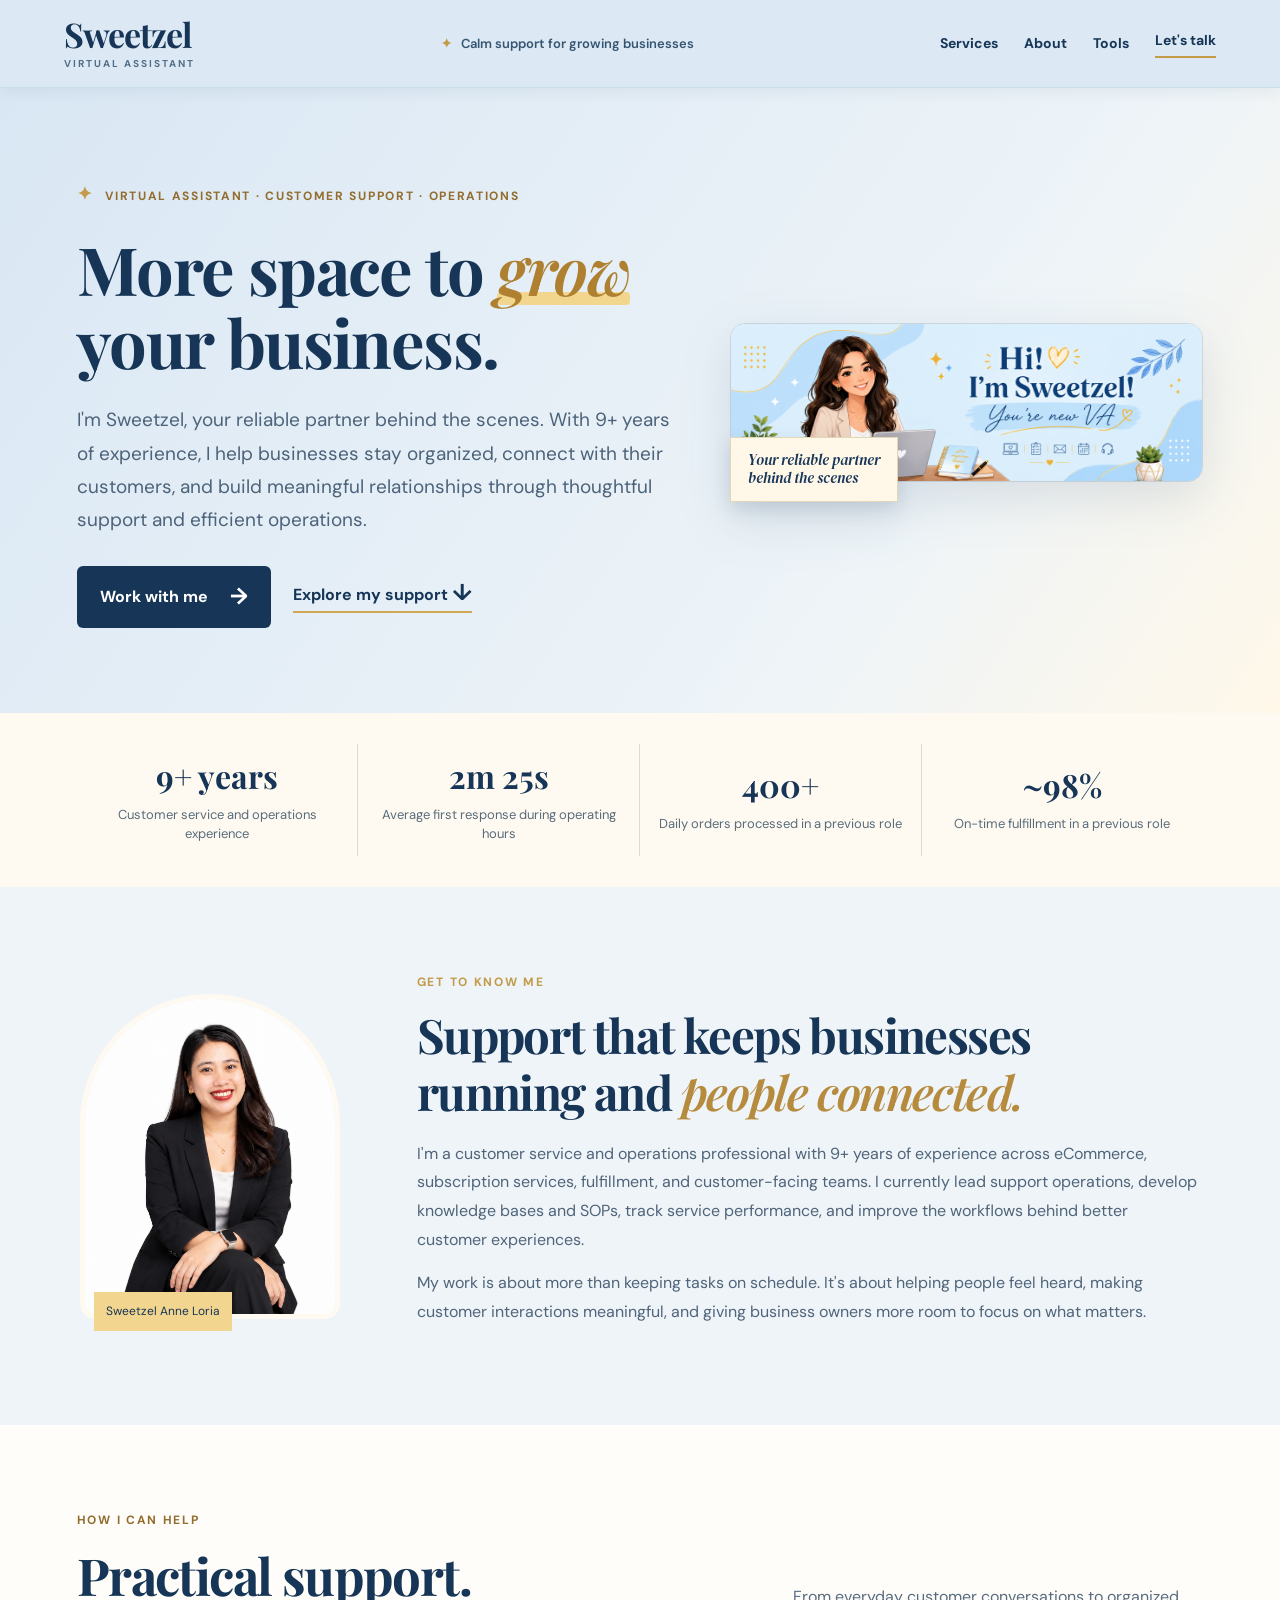
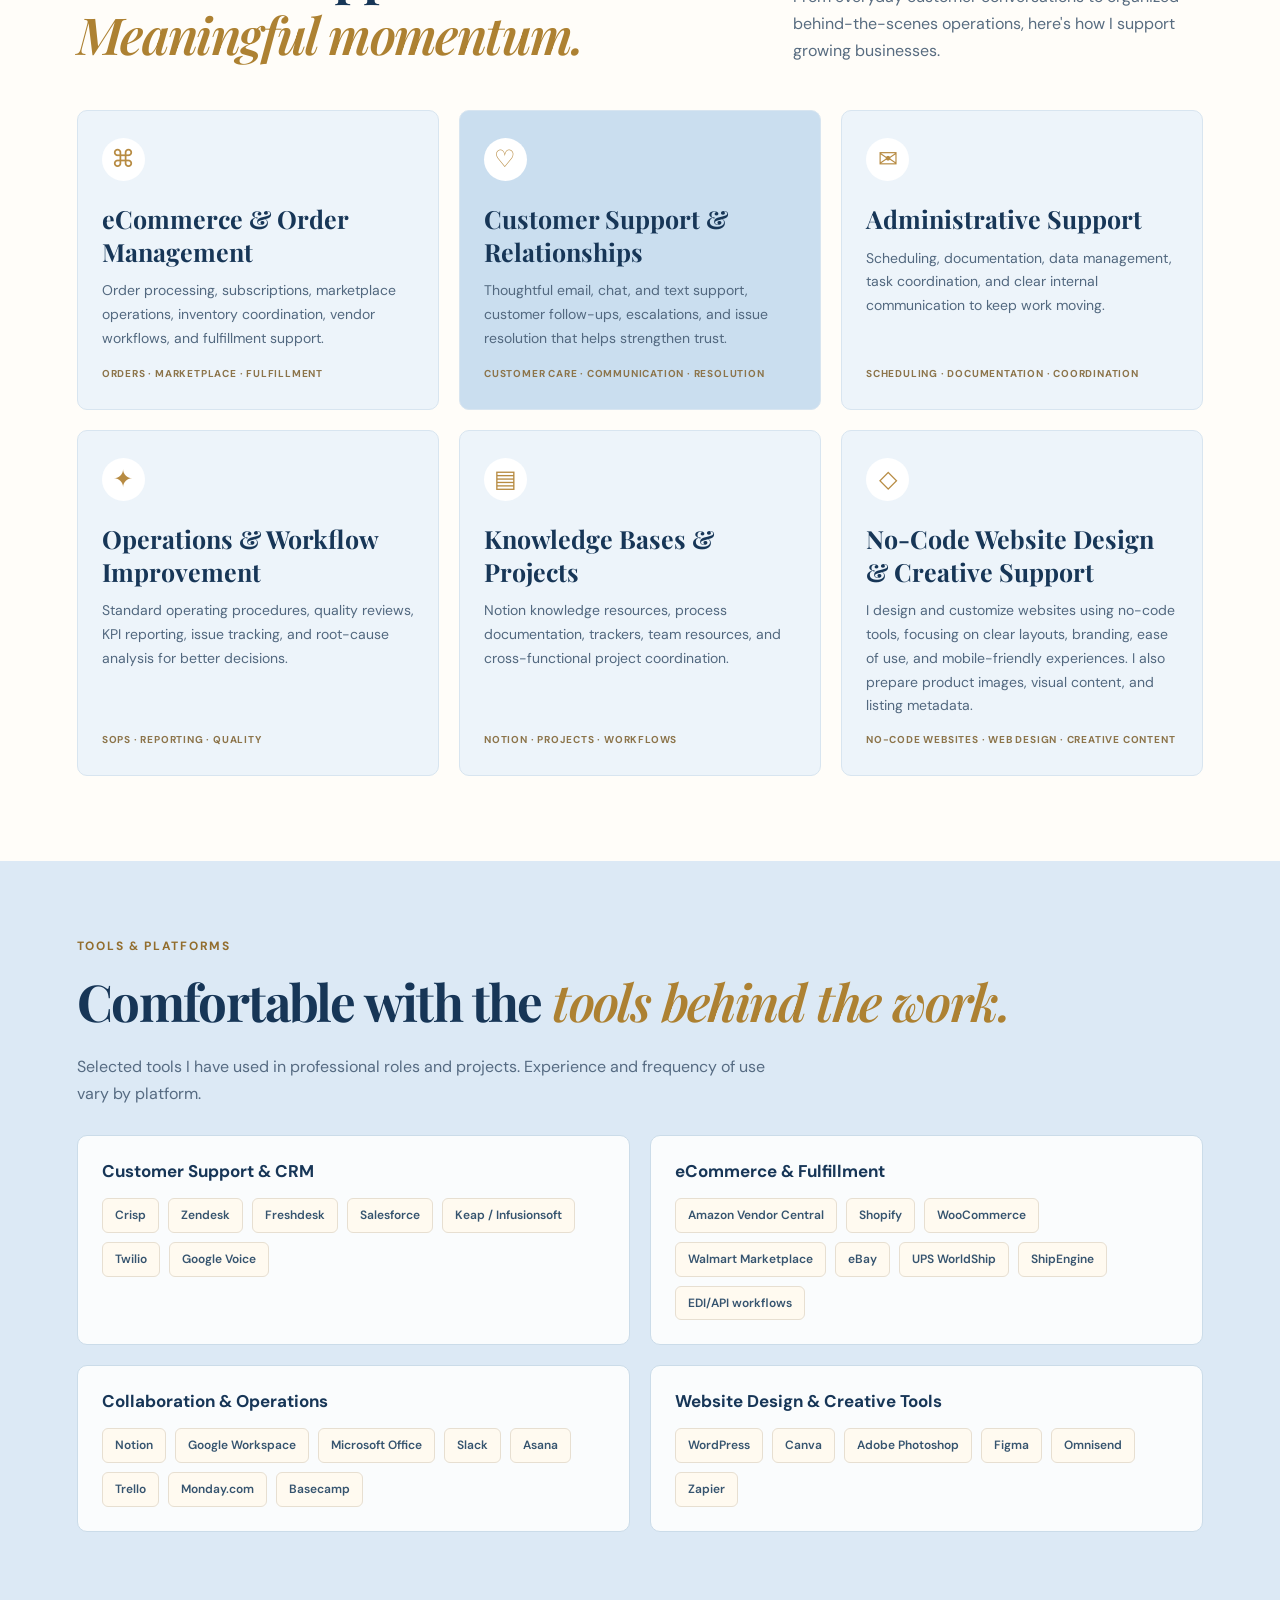
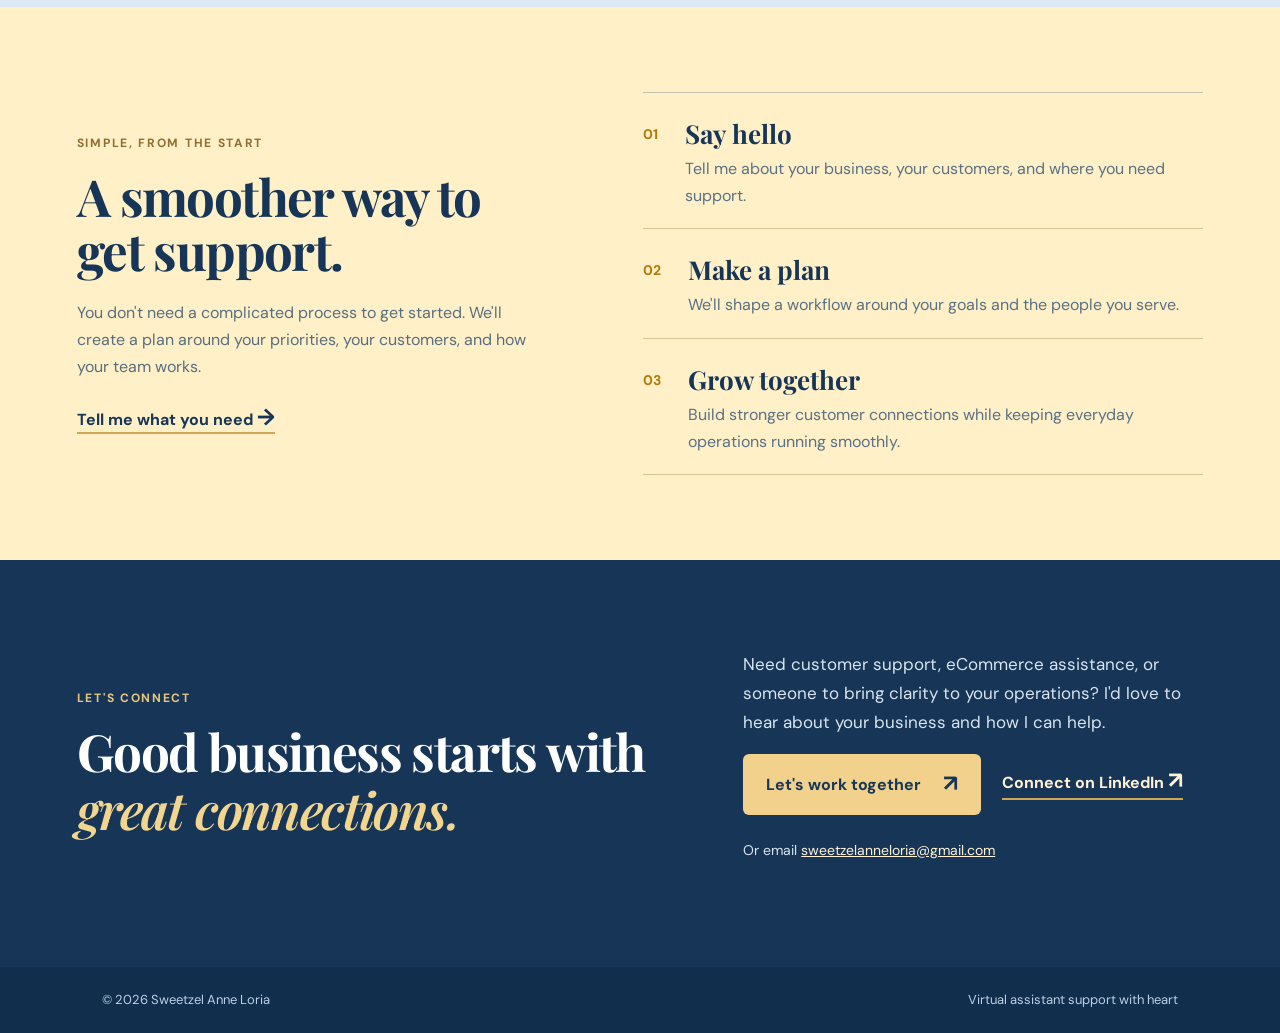
==== index.html @ 968cb9f2 "Revise SEO title and description for clarity Updated title and meta description for SEO." ====
<!doctype html>
<html lang="en">
<head>
  <meta charset="UTF-8" />
  <meta name="viewport" content="width=device-width, initial-scale=1" />
  <meta name="theme-color" content="#dce9f5" />

  <!-- SEO -->
  
<title>Sweetzel Anne Loria | eCommerce &amp; Operations VA</title>
<meta name="description" content="Virtual assistant with 9+ years of experience in customer support, eCommerce operations, workflow improvement, and no-code website design.">

  <meta name="robots" content="index, follow" />
  <link rel="canonical" href="https://sweetzelloria-droid.github.io/sweetzel-portfolio/" />

  <!-- Social Sharing -->
  <meta property="og:type" content="website" />
  <meta property="og:title" content="Sweetzel Anne Loria | eCommerce &amp; Customer Support VA" />
  <meta property="og:description" content="Thoughtful customer support, organized eCommerce operations, and stronger customer connections." />
  <meta property="og:url" content="https://sweetzelloria-droid.github.io/sweetzel-portfolio/" />
  <meta property="og:image" content="https://sweetzelloria-droid.github.io/sweetzel-portfolio/assets/hero-banner.png" />
  <meta name="twitter:card" content="summary_large_image" />

  <!-- Fonts -->
  <link rel="preconnect" href="https://fonts.googleapis.com" />
  <link rel="preconnect" href="https://fonts.gstatic.com" crossorigin />
  <link href="https://fonts.googleapis.com/css2?family=DM+Sans:wght@400;500;600;700&family=DM+Serif+Display:ital@0;1&family=Playfair+Display:ital,wght@0,600;0,700;1,600&display=swap" rel="stylesheet" />

  <!-- Styles -->
  <link rel="stylesheet" href="styles.css" />
  <link rel="stylesheet" href="visual-refresh.css" />

  <!-- Mobile Menu & Scroll Animations -->
  <script src="script.js" defer></script>

  <!-- Google Structured Data -->
  <script type="application/ld+json">
  {
    "@context": "https://schema.org",
    "@type": "Person",
    "name": "Sweetzel Anne Loria",
    "url": "https://sweetzelloria-droid.github.io/sweetzel-portfolio/",
    "jobTitle": "Support Operations Lead and Virtual Assistant",
    "sameAs": [
      "https://www.linkedin.com/in/sweetzell/"
    ],
    "knowsAbout": [
      "Customer support",
      "eCommerce operations",
      "Workflow management",
      "Administrative support",
      "Knowledge base development",
      "No-code website design"
    ]
  }
  </script>
</head>

<body>
  <a class="skip-link" href="#main">Skip to content</a>

  <!-- HEADER -->
  <header class="site-header">
    <a class="brand" href="#top" aria-label="Sweetzel, go to homepage">
  <span class="brand-copy">
    <strong>Sweetzel</strong>
    <small>Virtual Assistant</small>
  </span>
</a>


    <p class="header-note">
      <span aria-hidden="true">✦</span>
      Calm support for growing businesses
    </p>

    <!-- Mobile Menu Button -->
    <button
      class="menu-toggle"
      type="button"
      aria-expanded="false"
      aria-controls="primary-nav"
      aria-label="Open navigation menu"
    >
      <span></span>
      <span></span>
      <span></span>
    </button>

    <!-- Navigation -->
    <nav
      id="primary-nav"
      class="primary-nav"
      aria-label="Main navigation"
    >
      <a href="#services">Services</a>
      <a href="#about">About</a>
      <a href="#tools">Tools</a>
      <a href="#contact" class="nav-contact">Let's talk</a>
    </nav>
  </header>

  <main id="main">

    <!-- HERO SECTION -->
    <section
      class="hero"
      id="top"
      aria-labelledby="hero-title"
    >
      <div class="hero-copy">

        <p class="eyebrow hero-enter hero-enter-1">
          <span aria-hidden="true">✦</span>
          VIRTUAL ASSISTANT · CUSTOMER SUPPORT · OPERATIONS
        </p>

        <h1
          id="hero-title"
          class="hero-enter hero-enter-2"
        >
          More space to
          <em class="grow-highlight">grow</em>
          your business.
        </h1>

        <p class="hero-text hero-enter hero-enter-3">
          I'm Sweetzel, your reliable partner behind the scenes.
          With 9+ years of experience, I help businesses stay
          organized, connect with their customers, and build
          meaningful relationships through thoughtful support
          and efficient operations.
        </p>

        <div class="hero-actions hero-enter hero-enter-4">
          <a
            class="button button-primary"
            href="mailto:sweetzelanneloria@gmail.com?subject=Let's%20work%20together"
          >
            Work with me
            <span aria-hidden="true">→</span>
          </a>

          <a class="text-link" href="#services">
            Explore my support
            <span aria-hidden="true">↓</span>
          </a>
        </div>
      </div>

      <div class="hero-visual hero-image-enter">
        <img
          src="assets/hero-banner.png"
          alt="Virtual assistant portfolio hero illustration"
          width="750"
          height="700"
          fetchpriority="high"
        />

        <span class="visual-tag">
          Your reliable partner<br />
          behind the scenes
        </span>
      </div>
    </section>

    <!-- PROFESSIONAL ACHIEVEMENTS -->
    <section
      class="achievement-band"
      aria-label="Selected professional achievements"
    >
      <div class="achievement reveal">
        <strong>9+ years</strong>
        <span>Customer service and operations experience</span>
      </div>

      <div class="achievement reveal">
        <strong>2m 25s</strong>
        <span>Average first response during operating hours</span>
      </div>

      <div class="achievement reveal">
        <strong>400+</strong>
        <span>Daily orders processed in a previous role</span>
      </div>

      <div class="achievement reveal">
        <strong>~98%</strong>
        <span>On-time fulfillment in a previous role</span>
      </div>
    </section>

    <!-- ABOUT SECTION -->
    <section
      class="intro-band"
      id="about"
      aria-labelledby="about-title"
    >
      <div class="intro-layout">

        <div class="about-portrait reveal">
          <img
            src="assets/sweetzel-portrait-white.png"
            alt="Portrait of Sweetzel Anne Loria"
            width="460"
            height="540"
            loading="lazy"
          />
          <span>Sweetzel Anne Loria</span>
        </div>

        <div class="about-copy reveal">
          <p class="section-kicker">GET TO KNOW ME</p>

          <h2 id="about-title">
            Support that keeps businesses running and
            <em>people connected.</em>
          </h2>

          <p>
            I'm a customer service and operations professional
            with 9+ years of experience across eCommerce,
            subscription services, fulfillment, and
            customer-facing teams.
            I currently lead support operations, develop
            knowledge bases and SOPs, track service performance,
            and improve the workflows behind better customer
            experiences.
          </p>

          <p>
            My work is about more than keeping tasks on schedule.
            It's about helping people feel heard, making customer
            interactions meaningful, and giving business owners
            more room to focus on what matters.
          </p>
        </div>
      </div>
    </section>

    <!-- SERVICES SECTION -->
    <section
      class="services section"
      id="services"
      aria-labelledby="services-title"
    >
      <div class="section-heading reveal">
        <div>
          <p class="section-kicker">HOW I CAN HELP</p>

          <h2 id="services-title">
            Practical support.<br />
            <em>Meaningful momentum.</em>
          </h2>
        </div>

        <p>
          From everyday customer conversations to organized
          behind-the-scenes operations, here's how I support
          growing businesses.
        </p>
      </div>

      <div class="service-grid">

        <article class="service-card reveal">
          <div class="card-icon" aria-hidden="true">⌘</div>

          <h3>eCommerce &amp; Order Management</h3>

          <p>
            Order processing, subscriptions, marketplace
            operations, inventory coordination, vendor
            workflows, and fulfillment support.
          </p>

          <span>
            Orders · Marketplace · Fulfillment
          </span>
        </article>

        <article class="service-card featured reveal">
          <div class="card-icon" aria-hidden="true">♡</div>

          <h3>Customer Support &amp; Relationships</h3>

          <p>
            Thoughtful email, chat, and text support,
            customer follow-ups, escalations, and
            issue resolution that helps strengthen trust.
          </p>

          <span>
            Customer Care · Communication · Resolution
          </span>
        </article>

        <article class="service-card reveal">
          <div class="card-icon" aria-hidden="true">✉</div>

          <h3>Administrative Support</h3>

          <p>
            Scheduling, documentation, data management,
            task coordination, and clear internal
            communication to keep work moving.
          </p>

          <span>
            Scheduling · Documentation · Coordination
          </span>
        </article>

        <article class="service-card reveal">
          <div class="card-icon" aria-hidden="true">✦</div>

          <h3>Operations &amp; Workflow Improvement</h3>

          <p>
            Standard operating procedures, quality reviews,
            KPI reporting, issue tracking, and root-cause
            analysis for better decisions.
          </p>

          <span>
            SOPs · Reporting · Quality
          </span>
        </article>

        <article class="service-card reveal">
          <div class="card-icon" aria-hidden="true">▤</div>

          <h3>Knowledge Bases &amp; Projects</h3>

          <p>
            Notion knowledge resources, process documentation,
            trackers, team resources, and cross-functional
            project coordination.
          </p>

          <span>
            Notion · Projects · Workflows
          </span>
        </article>

        <article class="service-card reveal">
          <div class="card-icon" aria-hidden="true">◇</div>
          <h3>No-Code Website Design &amp; Creative Support</h3>
          <p>
            I design and customize websites using no-code tools,
            focusing on clear layouts, branding, ease of use,
            and mobile-friendly experiences. I also prepare
            product images, visual content, and listing metadata.
          </p>
          <span>No-Code Websites · Web Design · Creative Content</span>
        </article>

      </div>
    </section>

    <!-- TOOLS & PLATFORMS -->
    <section
      class="tools-section section"
      id="tools"
      aria-labelledby="tools-title"
    >
      <div class="reveal">
        <p class="section-kicker">TOOLS &amp; PLATFORMS</p>

        <h2 id="tools-title">
          Comfortable with the
          <em>tools behind the work.</em>
        </h2>

        <p class="tools-intro">
          Selected tools I have used in professional roles and projects.
          Experience and frequency of use vary by platform.
        </p>
      </div>

      <div class="tools-grid">

        <div class="tool-group reveal">
          <h3>Customer Support &amp; CRM</h3>

          <ul class="tool-pills">
            <li>Crisp</li>
            <li>Zendesk</li>
            <li>Freshdesk</li>
            <li>Salesforce</li>
            <li>Keap / Infusionsoft</li>
            <li>Twilio</li>
            <li>Google Voice</li>
          </ul>
        </div>

        <div class="tool-group reveal">
          <h3>eCommerce &amp; Fulfillment</h3>

          <ul class="tool-pills">
            <li>Amazon Vendor Central</li>
            <li>Shopify</li>
            <li>WooCommerce</li>
            <li>Walmart Marketplace</li>
            <li>eBay</li>
            <li>UPS WorldShip</li>
            <li>ShipEngine</li>
            <li>EDI/API workflows</li>
          </ul>
        </div>

        <div class="tool-group reveal">
          <h3>Collaboration &amp; Operations</h3>

          <ul class="tool-pills">
            <li>Notion</li>
            <li>Google Workspace</li>
            <li>Microsoft Office</li>
            <li>Slack</li>
            <li>Asana</li>
            <li>Trello</li>
            <li>Monday.com</li>
            <li>Basecamp</li>
          </ul>
        </div>

        <div class="tool-group reveal">
          <h3>Website Design &amp; Creative Tools</h3>
          <ul class="tool-pills">
            <li>WordPress</li>
            <li>Canva</li>
            <li>Adobe Photoshop</li>
            <li>Figma</li>
            <li>Omnisend</li>
            <li>Zapier</li>
          </ul>
        </div>

      </div>
    </section>

    <!-- PROCESS SECTION -->
    <section
      class="process section"
      id="process"
      aria-labelledby="process-title"
    >
      <div class="process-copy reveal">
        <p class="section-kicker">
          SIMPLE, FROM THE START
        </p>

        <h2 id="process-title">
          A smoother way to get support.
        </h2>

        <p>
          You don't need a complicated process to get
          started. We'll create a plan around your priorities,
          your customers, and how your team works.
        </p>

        <a
          href="mailto:sweetzelanneloria@gmail.com?subject=I%20need%20VA%20support"
          class="text-link"
        >
          Tell me what you need
          <span aria-hidden="true">→</span>
        </a>
      </div>

      <ol class="steps">

        <li class="reveal">
          <span>01</span>
          <div>
            <h3>Say hello</h3>
            <p>
              Tell me about your business, your customers,
              and where you need support.
            </p>
          </div>
        </li>

        <li class="reveal">
          <span>02</span>
          <div>
            <h3>Make a plan</h3>
            <p>
              We'll shape a workflow around your goals
              and the people you serve.
            </p>
          </div>
        </li>

        <li class="reveal">
          <span>03</span>
          <div>
            <h3>Grow together</h3>
            <p>
              Build stronger customer connections while
              keeping everyday operations running smoothly.
            </p>
          </div>
        </li>

      </ol>
    </section>

    <!-- CONTACT SECTION -->
    <section
      class="contact"
      id="contact"
      aria-labelledby="contact-title"
    >
      <div class="reveal">
        <p class="section-kicker">LET'S CONNECT</p>

        <h2 id="contact-title">
          Good business starts with
          <em>great connections.</em>
        </h2>
      </div>

      <div class="contact-side reveal">
        <p>
          Need customer support, eCommerce assistance, or
          someone to bring clarity to your operations?
          I'd love to hear about your business and how I can help.
        </p>

        <div class="contact-actions">
          <a
            class="button button-primary"
            href="mailto:sweetzelanneloria@gmail.com?subject=Let's%20work%20together"
          >
            Let's work together
            <span aria-hidden="true">↗</span>
          </a>

          <a
            class="text-link"
            href="https://www.linkedin.com/in/sweetzell/"
            target="_blank"
            rel="noopener noreferrer"
          >
            Connect on LinkedIn
            <span aria-hidden="true">↗</span>
          </a>
        </div>

        <p class="contact-email">
          Or email
          <a href="mailto:sweetzelanneloria@gmail.com">
            sweetzelanneloria@gmail.com
          </a>
        </p>
      </div>
    </section>

  </main>

  <!-- FOOTER -->
  <footer>
    <span>© 2026 Sweetzel Anne Loria</span>
    <span>Virtual assistant support with heart</span>
  </footer>

</body>
</html>
---- styles.css ----
:root{--navy:#123d70;--blue:#d9eafb;--blue-deep:#b9d8f2;--gold:#f5be3d;--ink:#183956;--cream:#fffdf8;--muted:#597089}*{box-sizing:border-box}html{scroll-behavior:smooth}body{margin:0;background:var(--cream);color:var(--ink);font-family:"DM Sans",Arial,sans-serif;font-size:18px;line-height:1.58}.site-header{height:94px;display:flex;align-items:center;justify-content:space-between;padding:0 clamp(24px,6vw,96px);background:#d4e7f8;border-bottom:1px solid rgba(18,61,112,.1)}.brand{display:flex;align-items:center;gap:11px;text-decoration:none;color:var(--navy);line-height:1}.brand-mark{font:italic 700 34px "Playfair Display",serif;color:var(--gold);border:2px solid var(--gold);width:48px;height:48px;border-radius:50%;display:grid;place-items:center}.brand strong{display:block;font:700 25px "Playfair Display",serif;letter-spacing:-1px}.brand small{font-size:11px;text-transform:uppercase;letter-spacing:1.3px;font-weight:700}nav{display:flex;align-items:center;gap:38px}nav a{color:var(--navy);text-decoration:none;font-size:16px;font-weight:600}.nav-contact{border-bottom:2px solid var(--gold);padding-bottom:4px}.hero{min-height:620px;background:linear-gradient(110deg,#d9eafb 0%,#eaf4fd 57%,#c8e2f8 100%);display:grid;grid-template-columns:1.08fr .92fr;overflow:hidden;padding:clamp(56px,8vw,120px) clamp(24px,8vw,128px) 55px;gap:30px}.hero-copy{max-width:640px;align-self:center;position:relative;z-index:2}.eyebrow,.section-kicker{font-size:13px;letter-spacing:1.9px;font-weight:700;color:var(--navy);margin:0 0 15px}.eyebrow span{color:var(--gold);font-size:18px;margin-right:7px}h1,h2,h3,p{margin-top:0}h1,h2{font-family:"Playfair Display",serif;color:var(--navy);letter-spacing:-1.6px;line-height:1.06}h1{font-size:clamp(50px,5.8vw,82px);margin-bottom:23px}h2{font-size:clamp(38px,4vw,58px);margin-bottom:22px}em{color:#d49816;font-weight:600}.hero-text{max-width:570px;font-size:20px;line-height:1.65;margin-bottom:30px}.hero-actions{display:flex;align-items:center;gap:27px;flex-wrap:wrap}.button{display:inline-flex;align-items:center;gap:22px;background:var(--navy);color:white;text-decoration:none;padding:17px 23px;border-radius:3px;font-weight:700;font-size:16px;box-shadow:0 8px 16px rgba(18,61,112,.13);transition:.2s}.button:hover{transform:translateY(-2px);background:#0b315d}.button span,.text-link span{font-size:23px;line-height:.6}.text-link{color:var(--navy);font-weight:700;text-decoration:none;border-bottom:2px solid var(--gold);padding-bottom:2px;font-size:16px}.trust-row{display:flex;gap:22px;flex-wrap:wrap;margin-top:56px;color:#45627e;font-size:14px}.trust-row span:not(:last-child):after{content:"";border-right:1px solid #9abbd8;margin-left:22px}.trust-row b{color:var(--navy)}.hero-art{min-height:460px;position:relative;align-self:end}.sun{position:absolute;width:310px;height:310px;background:#f8c84d;border-radius:50%;right:4%;top:7%;opacity:.92}.circle{border-radius:50%;position:absolute;border:2px solid rgba(18,61,112,.16)}.circle-one{width:400px;height:400px;right:-18%;top:1%}.circle-two{width:245px;height:245px;left:7%;bottom:-17%}.desk{position:absolute;width:91%;height:40px;bottom:31px;right:0;background:#9bc2e4;border-radius:8px 0 0 8px;box-shadow:0 15px 0 #719fc9}.laptop{position:absolute;bottom:67px;right:3%;width:305px;height:182px;background:#244f7c;border-radius:10px 10px 2px 2px;transform:skew(-6deg);border:9px solid #d6e8f8}.laptop div{width:80px;height:45px;border:2px solid #f8c84d;border-radius:5px;margin:50px auto}.person{position:absolute;width:263px;height:410px;bottom:62px;left:8%;z-index:2}.hair{position:absolute;width:225px;height:256px;left:19px;top:25px;border-radius:49% 49% 43% 43%;background:#57382c;box-shadow:inset -20px -7px #3d261d}.face{position:absolute;width:145px;height:185px;left:59px;top:67px;background:#e9ae88;border-radius:45% 45% 47% 47%;z-index:2}.neck{position:absolute;background:#de9b78;width:47px;height:62px;left:108px;top:216px;z-index:1}.body{position:absolute;width:262px;height:180px;left:1px;top:246px;border-radius:116px 116px 0 0;background:#f9f0e6;border:14px solid #e8d9ca}.arm{position:absolute;width:142px;height:45px;right:-46px;bottom:14px;background:#e9ae88;border-radius:30px;z-index:3;transform:rotate(-10deg)}.note{position:absolute;background:white;color:var(--navy);font-size:14px;font-weight:700;padding:13px 17px;box-shadow:0 12px 25px rgba(31,73,115,.16);z-index:3}.note span{color:var(--gold);font-size:19px;margin-right:5px}.note-one{top:10%;left:2%;transform:rotate(-5deg)}.note-two{right:0;top:47%;transform:rotate(6deg)}.spark{position:absolute;color:var(--gold);font-size:38px;z-index:3}.spark-one{top:21%;left:37%}.spark-two{right:23%;bottom:29%;font-size:24px}.intro-band{background:var(--navy);color:#e6f3ff;text-align:center;padding:98px 20px}.intro-band .section-kicker{color:var(--gold)}.intro-band h2{color:white;max-width:940px;margin:0 auto 25px}.intro-band h2 em{color:#f7c651}.intro-band p:last-child{max-width:720px;margin:0 auto;font-size:19px;color:#c8ddec}.section{padding:110px clamp(24px,8vw,128px)}.section-heading{display:flex;justify-content:space-between;align-items:end;gap:60px;margin-bottom:46px}.section-heading h2{margin:0}.section-heading>p{max-width:415px;margin:0;color:var(--muted)}.service-grid{display:grid;grid-template-columns:repeat(4,1fr);gap:15px}.service-card{min-height:345px;padding:30px 26px;background:#eff7fe;border:1px solid #cee1f2;display:flex;flex-direction:column}.service-card.featured{background:var(--blue-deep)}.card-icon{width:48px;height:48px;border-radius:50%;display:grid;place-items:center;background:#fffdf8;color:#d49617;font-size:25px;margin-bottom:48px}.service-card h3{font:700 27px "Playfair Display",serif;color:var(--navy);line-height:1.15;margin-bottom:12px}.service-card p{font-size:16px;line-height:1.55;color:#476582;flex:1}.service-card span{font-size:12px;text-transform:uppercase;letter-spacing:1px;font-weight:700;color:#7692ad}.process{background:#f8e2a5;display:grid;grid-template-columns:.8fr 1fr;gap:10vw;align-items:center}.process-copy p:not(.section-kicker){color:#4e6171;max-width:470px;margin-bottom:26px}.steps{padding:0;margin:0;list-style:none;border-top:1px solid rgba(18,61,112,.25)}.steps li{display:flex;gap:27px;border-bottom:1px solid rgba(18,61,112,.25);padding:23px 0 19px}.steps span{font-weight:700;font-size:14px;color:#b27909;padding-top:7px}.steps h3{font:700 26px "Playfair Display",serif;margin:0 0 4px;color:var(--navy)}.steps p{margin:0;color:#536979;font-size:16px}.testimonial{padding:105px 20px;text-align:center;background:#e7f3fe}.quote-mark{font:700 80px "Playfair Display",serif;color:var(--gold);height:58px}.testimonial blockquote{font:600 clamp(27px,3vw,43px)/1.25 "Playfair Display",serif;color:var(--navy);max-width:850px;margin:14px auto 20px}.testimonial p{font-size:14px;color:#648098}.contact{background:var(--navy);padding:100px clamp(24px,8vw,128px);display:flex;justify-content:space-between;gap:70px;align-items:center}.contact .section-kicker{color:var(--gold)}.contact h2{color:white;margin:0}.contact h2 em{color:#f8c64b}.contact-side{max-width:430px}.contact-side p{color:#d3e5f5;font-size:19px}.contact .button{background:var(--gold);color:#153b69}.contact .button:hover{background:#ffd56e}footer{display:flex;justify-content:space-between;gap:15px;padding:22px clamp(24px,8vw,128px);background:#0e3159;color:#bbd0e5;font-size:13px}@media(max-width:940px){.hero{grid-template-columns:1fr;padding-bottom:30px}.hero-art{min-height:390px;max-width:600px;width:100%;margin:auto}.service-grid{grid-template-columns:repeat(2,1fr)}.section-heading,.contact{align-items:start;flex-direction:column;gap:20px}.process{grid-template-columns:1fr;gap:45px}nav{gap:19px}}@media(max-width:600px){body{font-size:17px}.site-header{height:78px;padding:0 20px}.brand-mark{width:38px;height:38px;font-size:27px}.brand strong{font-size:21px}.brand small{font-size:9px}nav a:not(.nav-contact){display:none}.hero{padding:60px 22px 25px}h1{font-size:52px}.hero-text{font-size:18px}.trust-row{margin-top:40px;gap:9px}.trust-row span:after{display:none}.hero-art{transform:scale(.85);transform-origin:bottom center;margin-top:-25px}.section,.intro-band,.contact{padding:70px 22px}.service-grid{grid-template-columns:1fr}.service-card{min-height:270px}.card-icon{margin-bottom:27px}.intro-band p:last-child{font-size:17px}.contact-side p{font-size:17px}footer{padding:20px;flex-direction:column}}
---- visual-refresh.css ----
/* ==========================================
   SWEETZEL PORTFOLIO
   Clean responsive stylesheet
   Powder blue, cream, gold and navy
   Text-only header logo
========================================== */

:root {
  --navy: #173657;
  --blue: #dce9f5;
  --blue-deep: #c9ddec;
  --gold: #c39a48;
  --ink: #263d57;
  --cream: #fff8e9;
  --muted: #5d7188;
}

*,
*::before,
*::after {
  box-sizing: border-box;
}

html {
  scroll-behavior: smooth;
  scroll-padding-top: 90px;
}

body {
  margin: 0;
  overflow-x: hidden;
  background: #fffdf9;
  color: var(--ink);
  font-family: "DM Sans", Arial, sans-serif;
  font-size: 16px;
  line-height: 1.7;
}

img {
  max-width: 100%;
}

a,
button {
  -webkit-tap-highlight-color: transparent;
}

a:focus-visible,
button:focus-visible {
  outline: 3px solid var(--gold);
  outline-offset: 4px;
}

h1,
h2,
h3 {
  color: var(--navy);
}

em {
  color: #ad8132;
}

.section {
  padding: 85px clamp(22px, 6vw, 100px);
}

.section-kicker,
.eyebrow {
  color: #926d2d;
  font-size: 12px;
  letter-spacing: 1.7px;
}

/* ==========================================
   ACCESSIBILITY
========================================== */

.skip-link {
  position: fixed !important;
  top: -100px !important;
  left: 12px;
  z-index: 9999;
  padding: 10px 15px;
  background: white;
  color: var(--navy);
}

.skip-link:focus {
  top: 12px !important;
}

/* ==========================================
   HEADER: TEXT-ONLY BRAND
========================================== */

.site-header {
  position: sticky !important;
  top: 0;
  z-index: 200;
  display: flex !important;
  flex-wrap: nowrap !important;
  align-items: center !important;
  justify-content: space-between !important;
  gap: 24px;
  min-height: 88px;
  height: auto !important;
  padding: 14px 5% !important;
  background: #dce9f5 !important;
  border-bottom: 1px solid #c9ddec;
  box-shadow: 0 3px 15px #17365712;
}

/* Brand: no coffee cup image */

.site-header .brand {
  display: inline-flex !important;
  flex-shrink: 0;
  align-items: center !important;
  gap: 0 !important;
  text-decoration: none !important;
}

/* Hide the old image even if it remains in HTML */

.site-header .brand img {
  display: none !important;
}

.site-header .brand-copy {
  display: flex !important;
  flex-direction: column !important;
  align-items: flex-start;
  gap: 3px;
}

.site-header .brand-copy strong {
  font-family: "Playfair Display", Georgia, serif !important;
  font-size: 34px !important;
  font-weight: 700 !important;
  line-height: 1.1 !important;
  color: var(--navy) !important;
}

.site-header .brand-copy small {
  display: block !important;
  font-family: "DM Sans", Arial, sans-serif !important;
  font-size: 10px !important;
  font-weight: 700 !important;
  letter-spacing: 2px !important;
  line-height: 1.5;
  text-transform: uppercase;
  color: #526d88 !important;
}

/* Center tagline */

.site-header .header-note {
  margin: 0 auto !important;
  color: #365570 !important;
  font-size: 13px !important;
  font-weight: 600;
  line-height: 1.5;
  white-space: nowrap;
}

.site-header .header-note span {
  color: var(--gold) !important;
  margin-right: 6px;
}

/* Navigation */

.site-header .primary-nav {
  display: flex !important;
  position: static !important;
  flex: 0 0 auto;
  align-items: center;
  justify-content: flex-end;
  gap: 26px;
  width: auto !important;
  padding: 0 !important;
  margin: 0 !important;
  background: transparent !important;
  border: 0 !important;
  box-shadow: none !important;
}

.site-header .primary-nav a {
  color: var(--navy) !important;
  font-size: 14px !important;
  font-weight: 700;
  text-decoration: none !important;
  white-space: nowrap;
  transition: color 0.2s ease;
}

.site-header .primary-nav a:hover {
  color: #a77a26 !important;
}

.site-header .primary-nav .nav-contact {
  border-bottom: 2px solid var(--gold);
  padding-bottom: 4px;
}

.site-header .menu-toggle {
  display: none !important;
  width: 44px;
  height: 44px;
  padding: 10px;
  flex-shrink: 0;
  border: 1px solid #b9cada;
  border-radius: 8px;
  background: #f7fbff;
  cursor: pointer;
}

.site-header .menu-toggle span {
  display: block;
  height: 2px;
  margin: 5px 0;
  background: var(--navy);
  border-radius: 2px;
}

/* ==========================================
   HERO SECTION
========================================== */

.hero {
  display: grid;
  grid-template-columns: 1.12fr 0.88fr;
  align-items: center;
  gap: clamp(26px, 4vw, 60px);
  min-height: 0;
  padding: clamp(65px, 7vw, 108px)
    clamp(22px, 6vw, 100px) 85px;
  background: linear-gradient(
    125deg,
    #d9e7f4 0%,
    #eef4f8 70%,
    #fff8e9 100%
  );
  overflow: hidden;
}

.hero-copy {
  max-width: 670px;
}

.hero h1 {
  font-size: clamp(45px, 5.2vw, 76px);
  line-height: 1.1;
  letter-spacing: -1.6px;
  margin: 0 0 25px;
}

.hero-text {
  max-width: 610px;
  color: #4d637a;
  font-size: clamp(16px, 1.6vw, 19px);
  line-height: 1.75;
}

.eyebrow {
  line-height: 1.8;
  margin-bottom: 22px;
}

.eyebrow span {
  color: var(--gold);
}

/* Animated gold highlight */

.grow-highlight {
  display: inline-block;
  position: relative;
  isolation: isolate;
  white-space: nowrap;
  color: #ae8030;
}

.grow-highlight::after {
  content: "";
  position: absolute;
  left: 0;
  right: 0;
  bottom: 0;
  height: 18%;
  border-radius: 4px;
  background: #f2d68d;
  z-index: -1;
  transform-origin: left;
  animation: grow-line 0.85s ease 1.1s both;
}

/* Original hero image retained */

.hero-visual {
  position: relative;
  align-self: center;
  filter: drop-shadow(0 16px 25px #17365720);
}

.hero-visual img {
  display: block;
  width: 100%;
  height: auto;
  border-radius: 15px;
  border: 1px solid #17365721;
}

.visual-tag {
  position: absolute;
  bottom: -20px;
  left: 0;
  padding: 13px 17px;
  background: var(--cream);
  border: 1px solid #e4d7b7;
  color: var(--navy);
  font: italic 15px/1.25 "DM Serif Display", Georgia, serif;
  box-shadow: 0 7px 18px #17365724;
}

/* Hero buttons */

.hero-actions {
  gap: 22px;
}

.button {
  border-radius: 6px;
  background: var(--navy);
  box-shadow: none;
  transition:
    transform 0.25s ease,
    box-shadow 0.25s ease,
    background 0.25s ease;
}

.button:hover {
  transform: translateY(-4px);
  background: #295782;
  box-shadow: 0 12px 24px #17365736;
}

.button:active {
  transform: translateY(-1px);
}

.text-link {
  border-bottom-color: #d1a754;
  transition: color 0.2s ease;
}

.text-link:hover {
  color: #a77a26;
}

/* ==========================================
   PROFESSIONAL ACHIEVEMENTS
========================================== */

.achievement-band {
  display: grid !important;
  grid-template-columns: repeat(4, minmax(0, 1fr));
  gap: 0;
  padding: 31px clamp(22px, 6vw, 100px);
  background: #fffaf1;
}

.achievement {
  display: flex;
  flex-direction: column;
  align-items: center;
  justify-content: center;
  text-align: center;
  padding: 12px 16px;
  border-right: 1px solid #e2d9c8;
}

.achievement:last-child {
  border-right: 0;
}

.achievement strong {
  display: block;
  color: var(--navy);
  font: 700 clamp(25px, 2.5vw, 35px)
    "Playfair Display", Georgia, serif;
  line-height: 1.25;
}

.achievement span {
  display: block;
  margin-top: 9px;
  color: #596c7c;
  font-size: 13px;
  line-height: 1.5;
}

/* ==========================================
   ABOUT SECTION
========================================== */

.intro-band {
  background: #eef4f8;
  color: var(--ink);
  text-align: left;
  padding: 85px clamp(22px, 6vw, 100px);
}

.intro-layout {
  display: grid;
  grid-template-columns: 260px 1fr;
  align-items: center;
  gap: clamp(35px, 6vw, 90px);
  max-width: 1120px;
  margin: auto;
}

.about-portrait {
  position: relative;
  width: 100%;
  max-width: 260px;
}

.about-portrait img {
  display: block;
  width: 100%;
  height: auto;
  aspect-ratio: 4 / 5;
  object-fit: cover;
  object-position: top;
  border: 5px solid #fffaf1;
  border-radius: 135px 135px 16px 16px;
}

.about-portrait span {
  position: absolute;
  bottom: -12px;
  left: 14px;
  padding: 9px 12px;
  background: #f2d58e;
  color: var(--navy);
  font-size: 12px;
  white-space: nowrap;
}

.intro-band h2 {
  color: var(--navy);
  font-size: clamp(32px, 3.7vw, 48px);
  line-height: 1.2;
  margin: 0 0 19px;
}

.intro-band h2 em {
  color: #b68b3e;
}

.intro-band .about-copy p:not(.section-kicker) {
  max-width: 780px;
  margin: 0 0 14px;
  color: #50647a;
  font-size: 16px;
  line-height: 1.8;
}

/* ==========================================
   SERVICES: SIX CARDS
========================================== */

.section-heading {
  align-items: end;
  gap: 35px;
}

.section-heading h2,
.tools-section h2 {
  font-size: clamp(32px, 4vw, 51px);
  line-height: 1.16;
}

.section-heading > p {
  max-width: 410px;
  color: #586c80;
  font-size: 16px;
}

.services .service-grid {
  display: grid !important;
  grid-template-columns: repeat(3, minmax(0, 1fr)) !important;
  gap: 20px;
  align-items: stretch;
}

.services .service-card {
  display: flex;
  flex-direction: column;
  align-items: flex-start;
  min-width: 0;
  width: auto;
  min-height: 300px;
  padding: 27px 24px;
  background: #edf4fa;
  border: 1px solid #d8e5f0;
  border-radius: 10px;
  transition:
    transform 0.25s ease,
    box-shadow 0.25s ease;
}

.services .service-card.featured {
  background: #cadeef;
}

.services .service-card:hover {
  transform: translateY(-6px);
  box-shadow: 0 12px 26px #1736571d;
}

.card-icon {
  display: flex;
  align-items: center;
  justify-content: center;
  width: 43px;
  height: 43px;
  margin-bottom: 22px;
  border-radius: 50%;
  background: white;
  color: #b78b42;
  font-size: 24px;
}

.service-card h3 {
  font: 700 clamp(20px, 2vw, 25px)/1.3
    "Playfair Display", Georgia, serif;
  margin: 0 0 11px;
}

.service-card p {
  color: #52687f;
  font-size: 14px;
  line-height: 1.7;
}

.services .service-card > span {
  display: block;
  margin-top: auto;
  color: #8c744a;
  font-size: 10px;
  line-height: 1.6;
  letter-spacing: 0.8px;
}

/* ==========================================
   TOOLS AND PLATFORMS
========================================== */

.tools-section {
  background: var(--blue);
  padding: 75px clamp(22px, 6vw, 100px);
}

.tools-intro {
  max-width: 700px;
  color: #566b82;
}

.tools-section .tools-grid {
  display: grid !important;
  grid-template-columns: repeat(2, minmax(0, 1fr));
  gap: 20px;
  margin-top: 28px;
}

.tools-section .tool-group {
  min-width: 0;
  padding: 24px;
  background: #ffffffd9;
  border: 1px solid #cbdce9;
  border-radius: 10px;
}

.tool-group h3 {
  margin: 0 0 16px;
  font: 700 17px "DM Sans", Arial, sans-serif;
  color: var(--navy);
}

.tools-section ul.tool-pills {
  display: flex !important;
  flex-wrap: wrap;
  gap: 9px;
  list-style: none !important;
  margin: 0;
  padding: 0;
}

.tools-section ul.tool-pills li {
  display: inline-flex;
  margin: 0;
  padding: 8px 12px;
  background: #fffaf0;
  border: 1px solid #e7dfd1;
  border-radius: 6px;
  color: #36546f;
  font-size: 12px;
  font-weight: 600;
  line-height: 1.4;
  transition:
    transform 0.2s ease,
    background-color 0.2s ease;
}

.tools-section ul.tool-pills li:hover {
  background: #f6e2b9;
  transform: translateY(-2px);
}

/* ==========================================
   PROCESS SECTION
========================================== */

.process {
  background: #fff0c8;
  grid-template-columns: 0.85fr 1fr;
  gap: 7vw;
}

.process h2 {
  font-size: clamp(34px, 4vw, 51px);
}

.process-copy p:not(.section-kicker) {
  color: #586e80;
}

.steps li {
  border-color: #d9c393;
}

.steps h3 {
  color: var(--navy);
}

.steps p {
  color: #5a7085;
}

/* ==========================================
   CONTACT AND FOOTER
========================================== */

.contact {
  background: var(--navy);
  padding: 90px clamp(22px, 6vw, 100px);
  gap: 45px;
}

.contact h2 {
  color: white;
  font-size: clamp(34px, 4vw, 54px);
  line-height: 1.13;
}

.contact h2 em {
  color: #f2d58e;
}

.contact .section-kicker {
  color: #e7c880;
}

.contact-side {
  max-width: 460px;
}

.contact-side p {
  color: #d8e5f0;
  font-size: 17px;
}

.contact-actions {
  display: flex;
  flex-wrap: wrap;
  align-items: center;
  gap: 21px;
}

.contact .button {
  background: #f1d18b;
  color: var(--navy);
}

.contact .button:hover {
  background: #fff0c7;
}

.contact .text-link {
  color: #fff2d6;
}

.contact-email {
  margin-top: 24px;
  font-size: 14px !important;
}

.contact-email a {
  color: #fff2d6;
  overflow-wrap: anywhere;
}

footer {
  background: #112e4d;
}

/* ==========================================
   SCROLL AND HERO ANIMATIONS
========================================== */

@keyframes hero-up {
  from {
    opacity: 0;
    transform: translateY(22px);
  }
  to {
    opacity: 1;
    transform: translateY(0);
  }
}

@keyframes hero-side {
  from {
    opacity: 0;
    transform: translateX(25px);
  }
  to {
    opacity: 1;
    transform: translateX(0);
  }
}

@keyframes grow-line {
  from { transform: scaleX(0); }
  to { transform: scaleX(1); }
}

.hero-enter {
  animation: hero-up 0.85s ease both;
}

.hero-enter-1 { animation-delay: 0.08s; }
.hero-enter-2 { animation-delay: 0.26s; }
.hero-enter-3 { animation-delay: 0.44s; }
.hero-enter-4 { animation-delay: 0.62s; }

.hero-image-enter {
  animation: hero-side 0.95s ease 0.34s both;
}

.js .reveal {
  opacity: 0;
  transform: translateY(20px);
  transition:
    opacity 0.65s ease,
    transform 0.65s ease;
}

.js .reveal.in-view {
  opacity: 1;
  transform: translateY(0);
}

/* ==========================================
   TABLET
========================================== */

@media (max-width: 1100px) {
  .site-header .header-note {
    display: none !important;
  }

  .site-header .primary-nav {
    gap: 18px;
  }

  .services .service-grid {
    grid-template-columns: repeat(2, minmax(0, 1fr)) !important;
  }

  .hero {
    grid-template-columns: 1fr 1fr;
  }
}

@media (max-width: 800px) {
  .hero {
    grid-template-columns: 1fr;
    padding-top: 55px;
    gap: 30px;
  }

  .hero-visual {
    width: 100%;
    max-width: 530px;
    margin: 0 auto;
  }

  .intro-layout {
    grid-template-columns: 190px 1fr;
    gap: 30px;
  }

  .about-portrait {
    max-width: 190px;
  }

  .process {
    grid-template-columns: 1fr;
    gap: 35px;
  }

  .achievement-band {
    grid-template-columns: repeat(2, minmax(0, 1fr));
  }

  .achievement:nth-child(2) {
    border-right: 0;
  }

  .achievement:nth-child(-n+2) {
    border-bottom: 1px solid #e2d9c8;
  }
}

/* ==========================================
   MOBILE
========================================== */

@media (max-width: 700px) {
  html {
    scroll-padding-top: 74px;
  }

  .site-header {
    min-height: 72px;
    padding: 10px 18px !important;
    justify-content: space-between;
  }

  .site-header .brand-copy strong {
    font-size: 27px !important;
  }

  .site-header .brand-copy small {
    font-size: 8px !important;
    letter-spacing: 1.5px !important;
  }

  .site-header .header-note {
    display: none !important;
  }

  .site-header .menu-toggle {
    display: block !important;
  }

  .site-header .primary-nav {
    position: absolute !important;
    top: 100% !important;
    left: 0 !important;
    right: 0 !important;
    width: 100% !important;
    flex-direction: column;
    align-items: stretch;
    gap: 0;
    padding: 12px 22px 20px !important;
    background: #dce9f5 !important;
    border-top: 1px solid #c9ddec !important;
    box-shadow: 0 14px 24px #17365724 !important;
  }

  .site-header .primary-nav a {
    display: block !important;
    padding: 11px 0;
    font-size: 15px !important;
  }

  .js .site-header .primary-nav {
    display: none !important;
  }

  .js .site-header .primary-nav.is-open {
    display: flex !important;
  }

  .hero {
    padding: 49px 20px 66px;
  }

  .hero h1 {
    font-size: clamp(40px, 10vw, 57px);
    letter-spacing: -1px;
  }

  .eyebrow {
    font-size: 10px;
    letter-spacing: 1.2px;
  }

  .hero-text {
    font-size: 16px;
    line-height: 1.75;
  }

  .hero-actions {
    gap: 16px;
  }

  .hero-visual {
    width: 91%;
    margin-top: 4px;
  }

  .visual-tag {
    font-size: 12px;
    padding: 10px;
  }

  .achievement-band {
    grid-template-columns: repeat(2, minmax(0, 1fr));
    padding: 23px 15px;
  }

  .achievement {
    padding: 15px 9px;
  }

  .achievement strong {
    font-size: 27px;
  }

  .achievement span {
    font-size: 11px;
  }

  .achievement:nth-child(even) {
    border-right: 0;
  }

  .intro-band,
  .section,
  .contact {
    padding: 62px 20px;
  }

  .intro-layout {
    grid-template-columns: 1fr;
    gap: 28px;
  }

  .about-portrait {
    max-width: 205px;
    margin: auto;
  }

  .intro-band h2 {
    font-size: 35px;
  }

  .intro-band .about-copy p:not(.section-kicker) {
    font-size: 15px;
  }

  .section-heading {
    margin-bottom: 27px;
  }

  .section-heading h2,
  .tools-section h2 {
    font-size: 37px;
  }

  .services .service-grid,
  .tools-section .tools-grid {
    grid-template-columns: 1fr !important;
    gap: 14px;
  }

  .services .service-card {
    min-height: 0;
    padding: 24px;
  }

  .service-card h3 {
    font-size: 24px;
  }

  .tools-section {
    padding: 60px 20px;
  }

  .tools-section .tool-group {
    padding: 20px;
  }

  .process .steps li {
    gap: 18px;
  }

  .contact h2 {
    font-size: 39px;
  }

  .contact-actions {
    align-items: flex-start;
    flex-direction: column;
  }

  footer {
    flex-direction: column;
    padding: 22px 20px;
    gap: 4px;
  }
}

/* ==========================================
   REDUCED MOTION ACCESSIBILITY
========================================== */

@media (prefers-reduced-motion: reduce) {
  html {
    scroll-behavior: auto;
  }

  .hero-enter,
  .hero-image-enter,
  .grow-highlight::after {
    animation: none !important;
  }

  .grow-highlight::after {
    transform: scaleX(1);
  }

  .js .reveal {
    opacity: 1;
    transform: none;
    transition: none;
  }

  .button,
  .service-card,
  .tool-pills li,
  .text-link {
    transition: none;
  }

  .button:hover,
  .service-card:hover,
  .tool-pills li:hover {
    transform: none;
  }
}
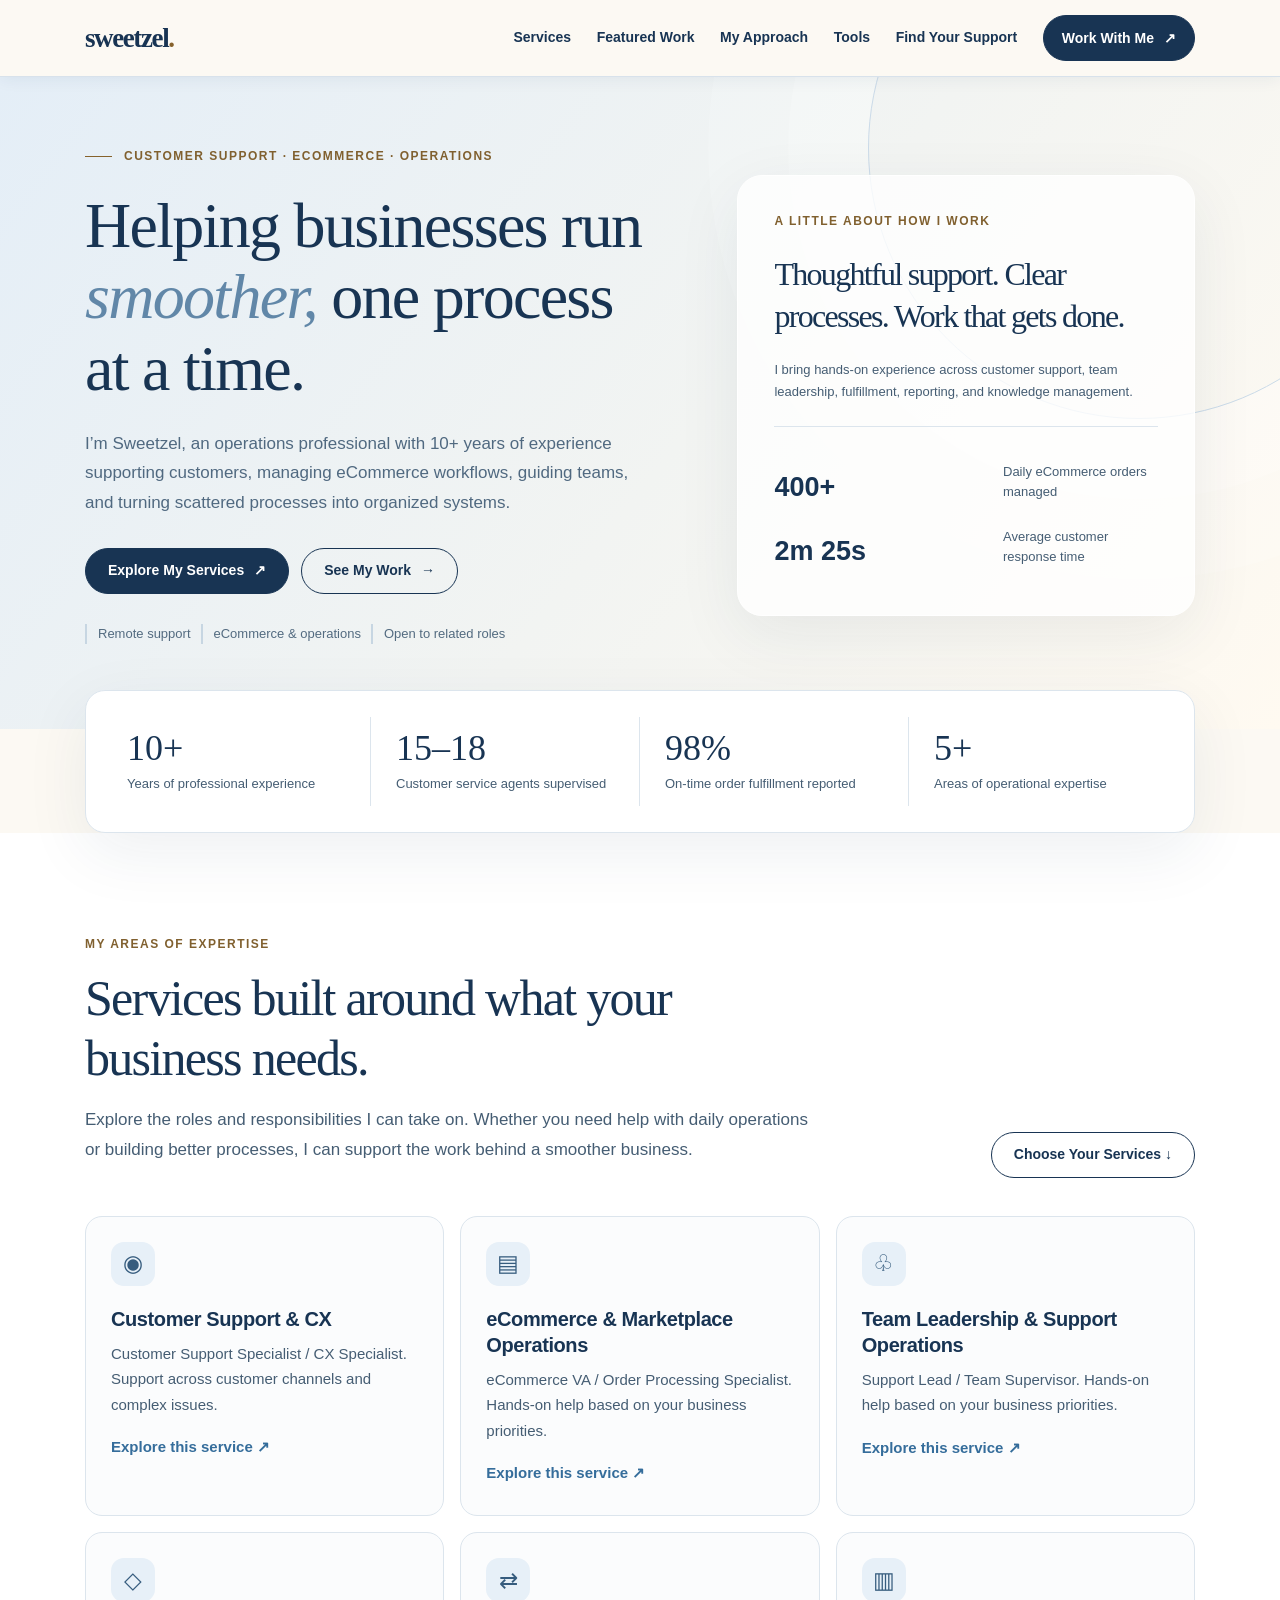
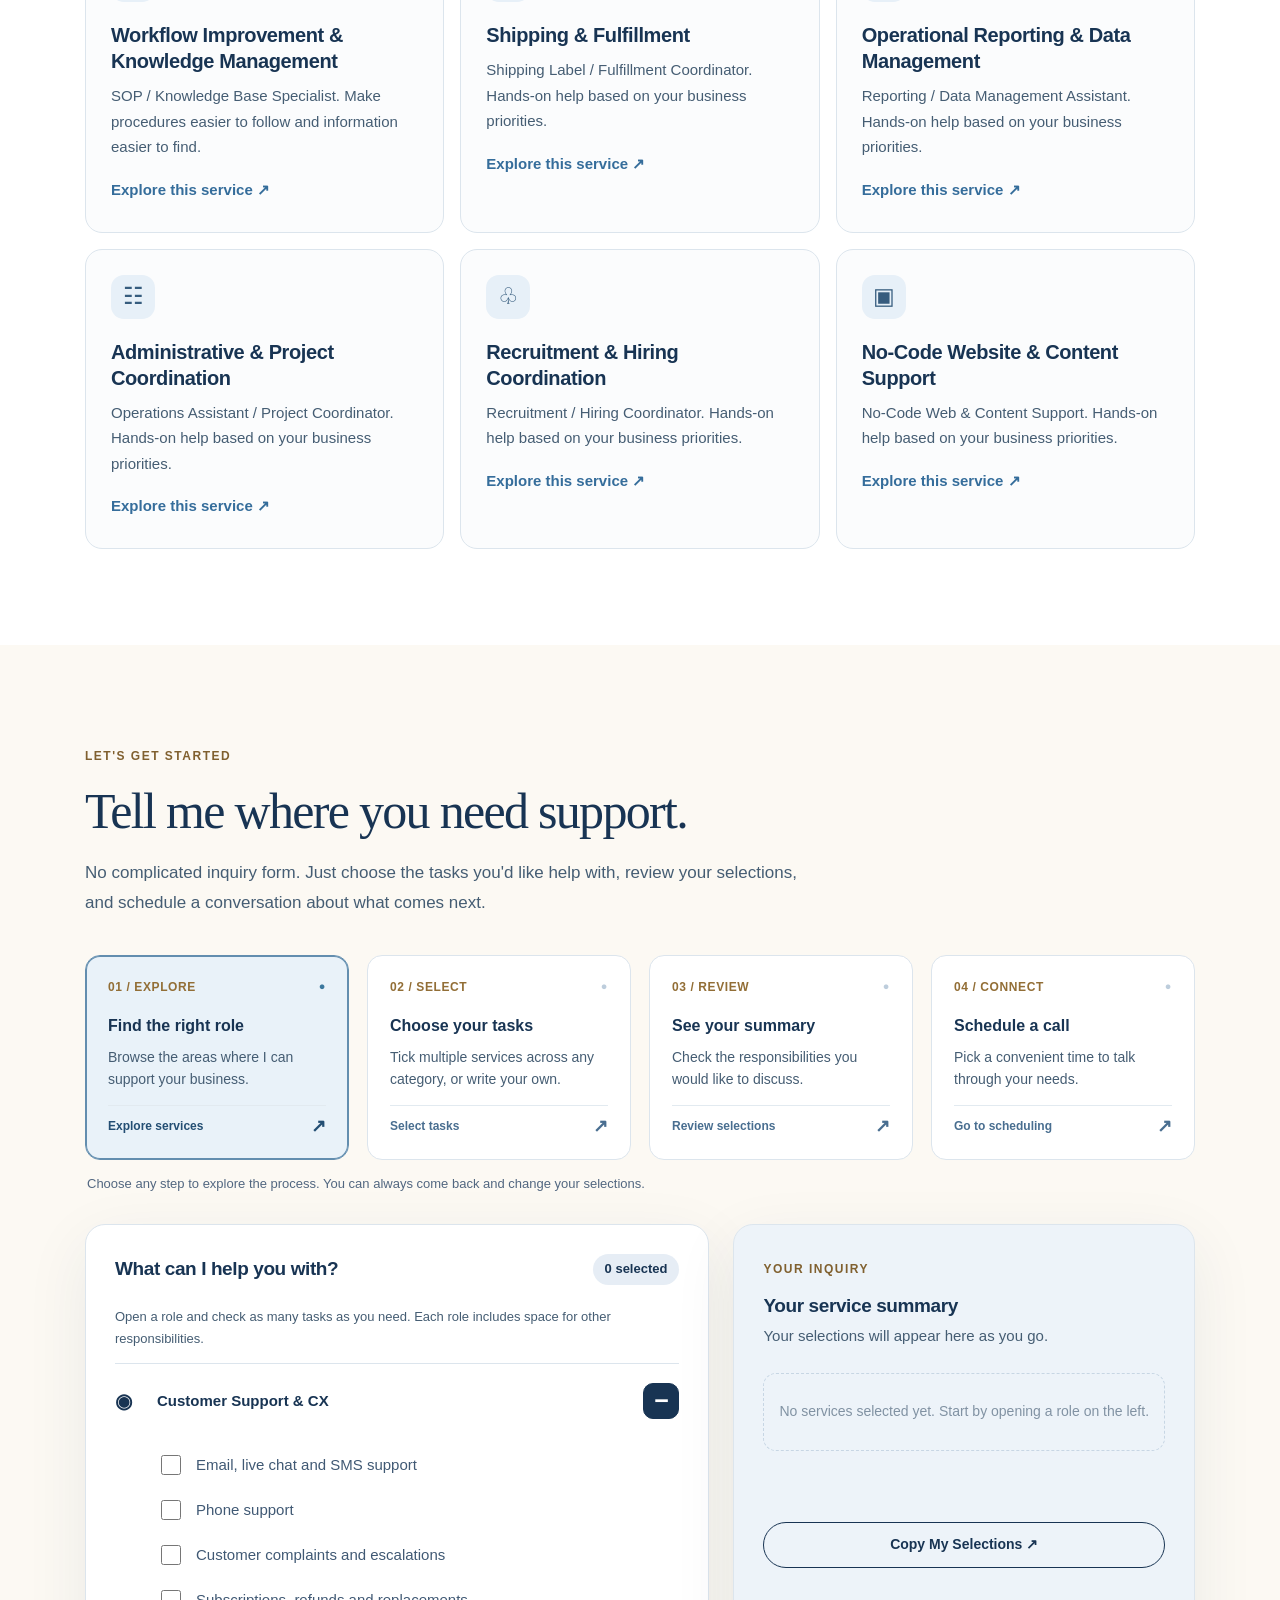
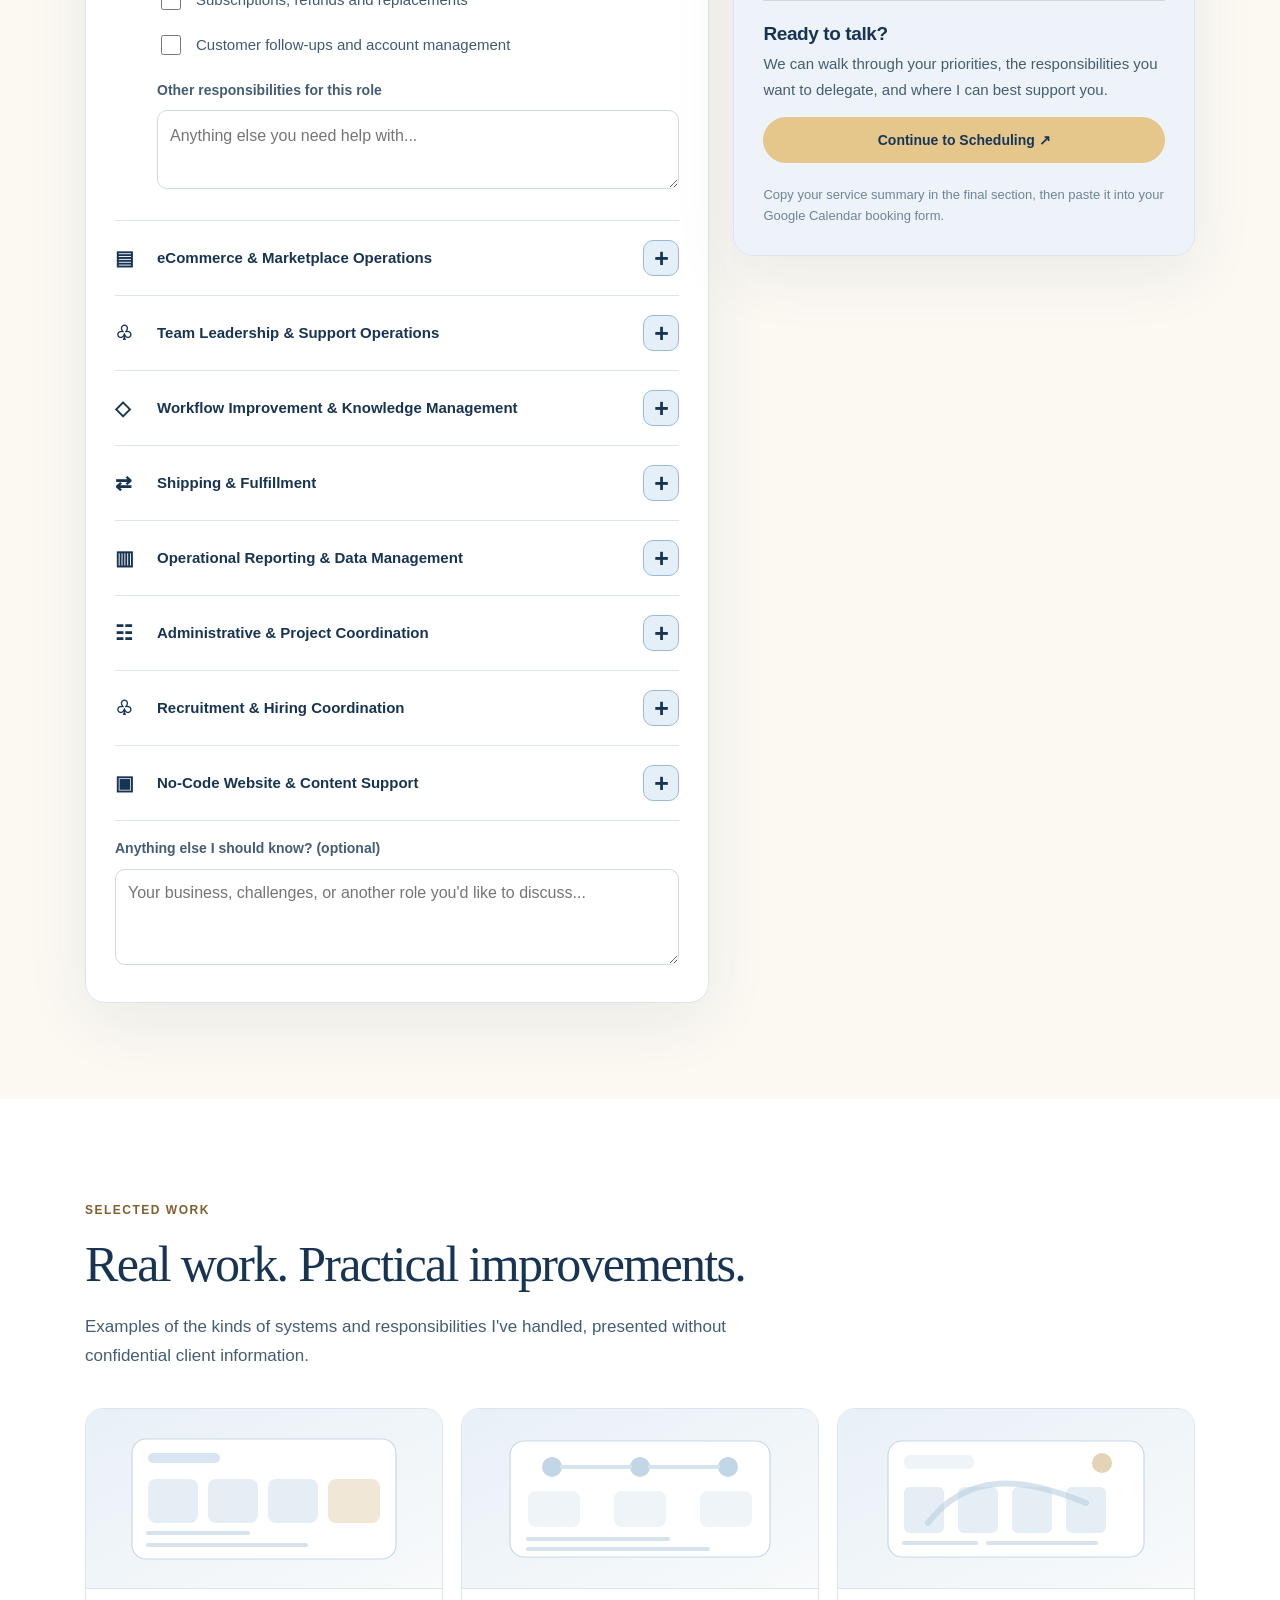
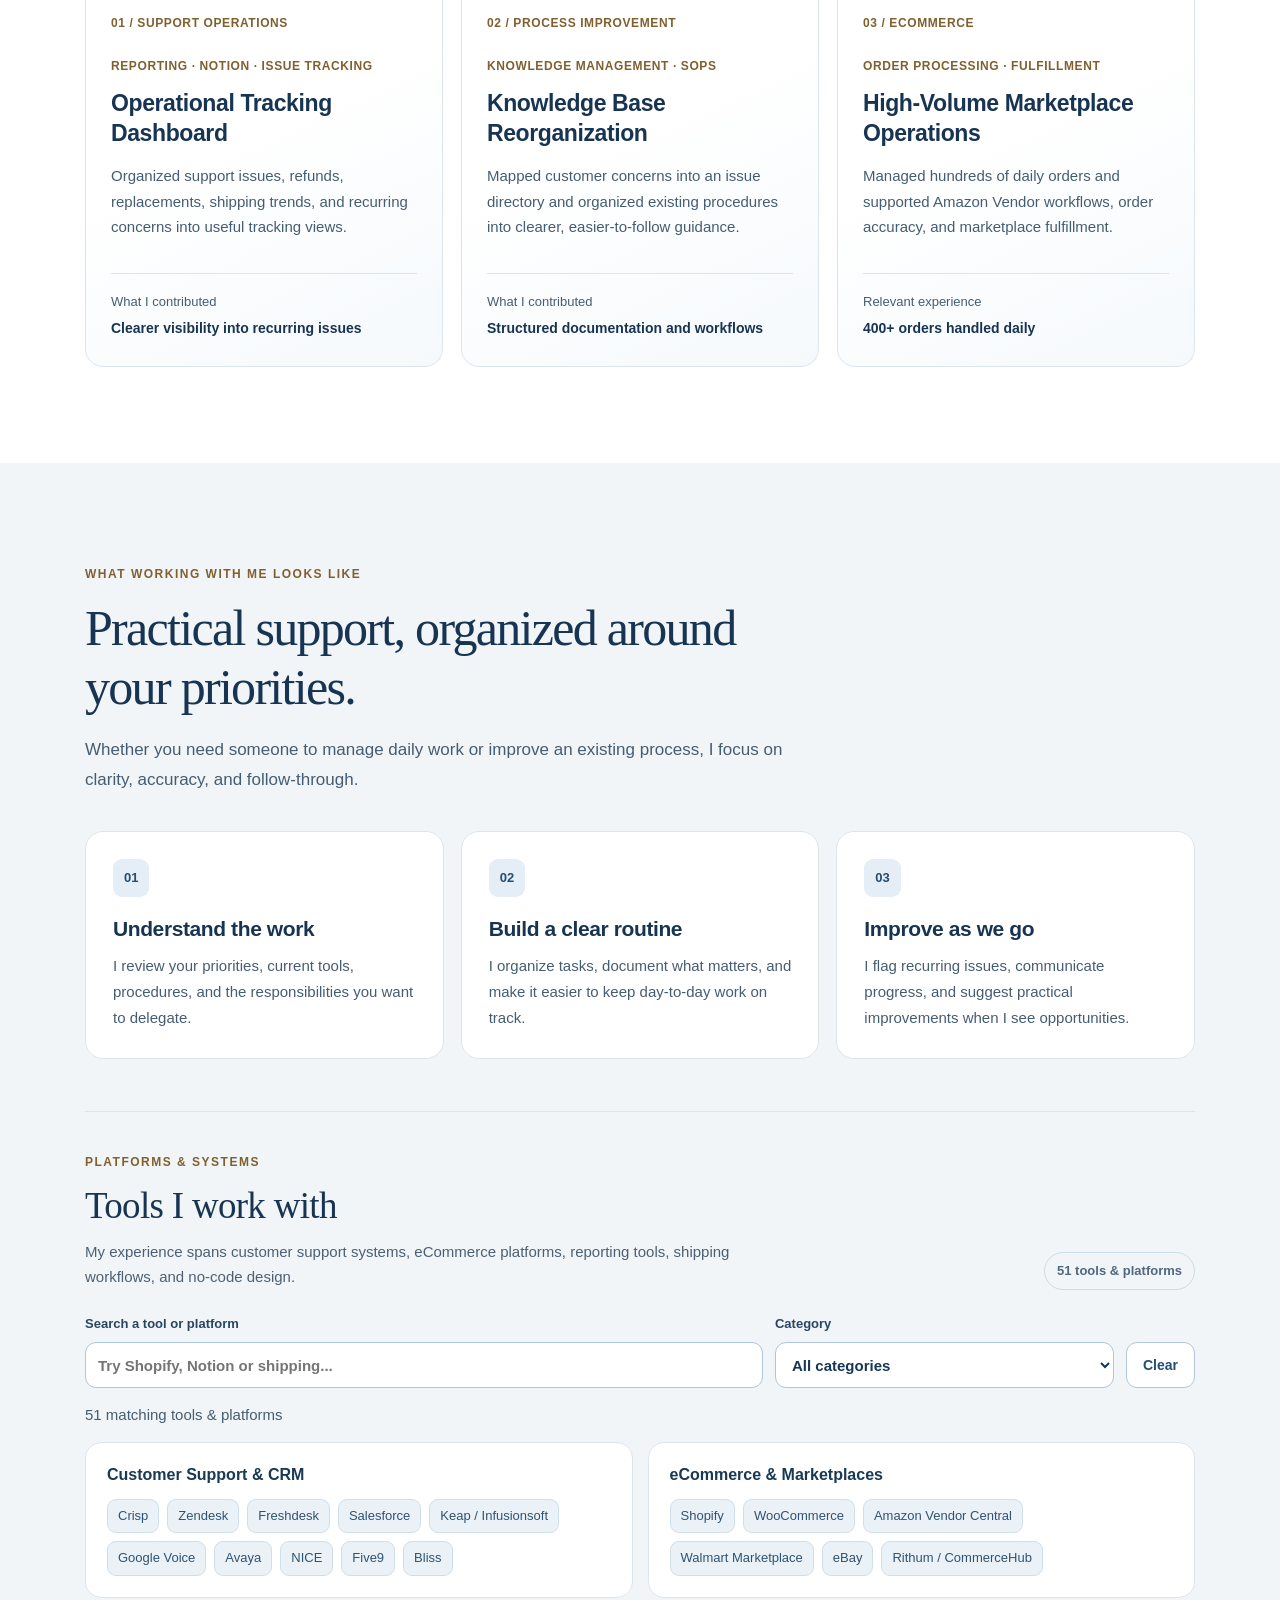
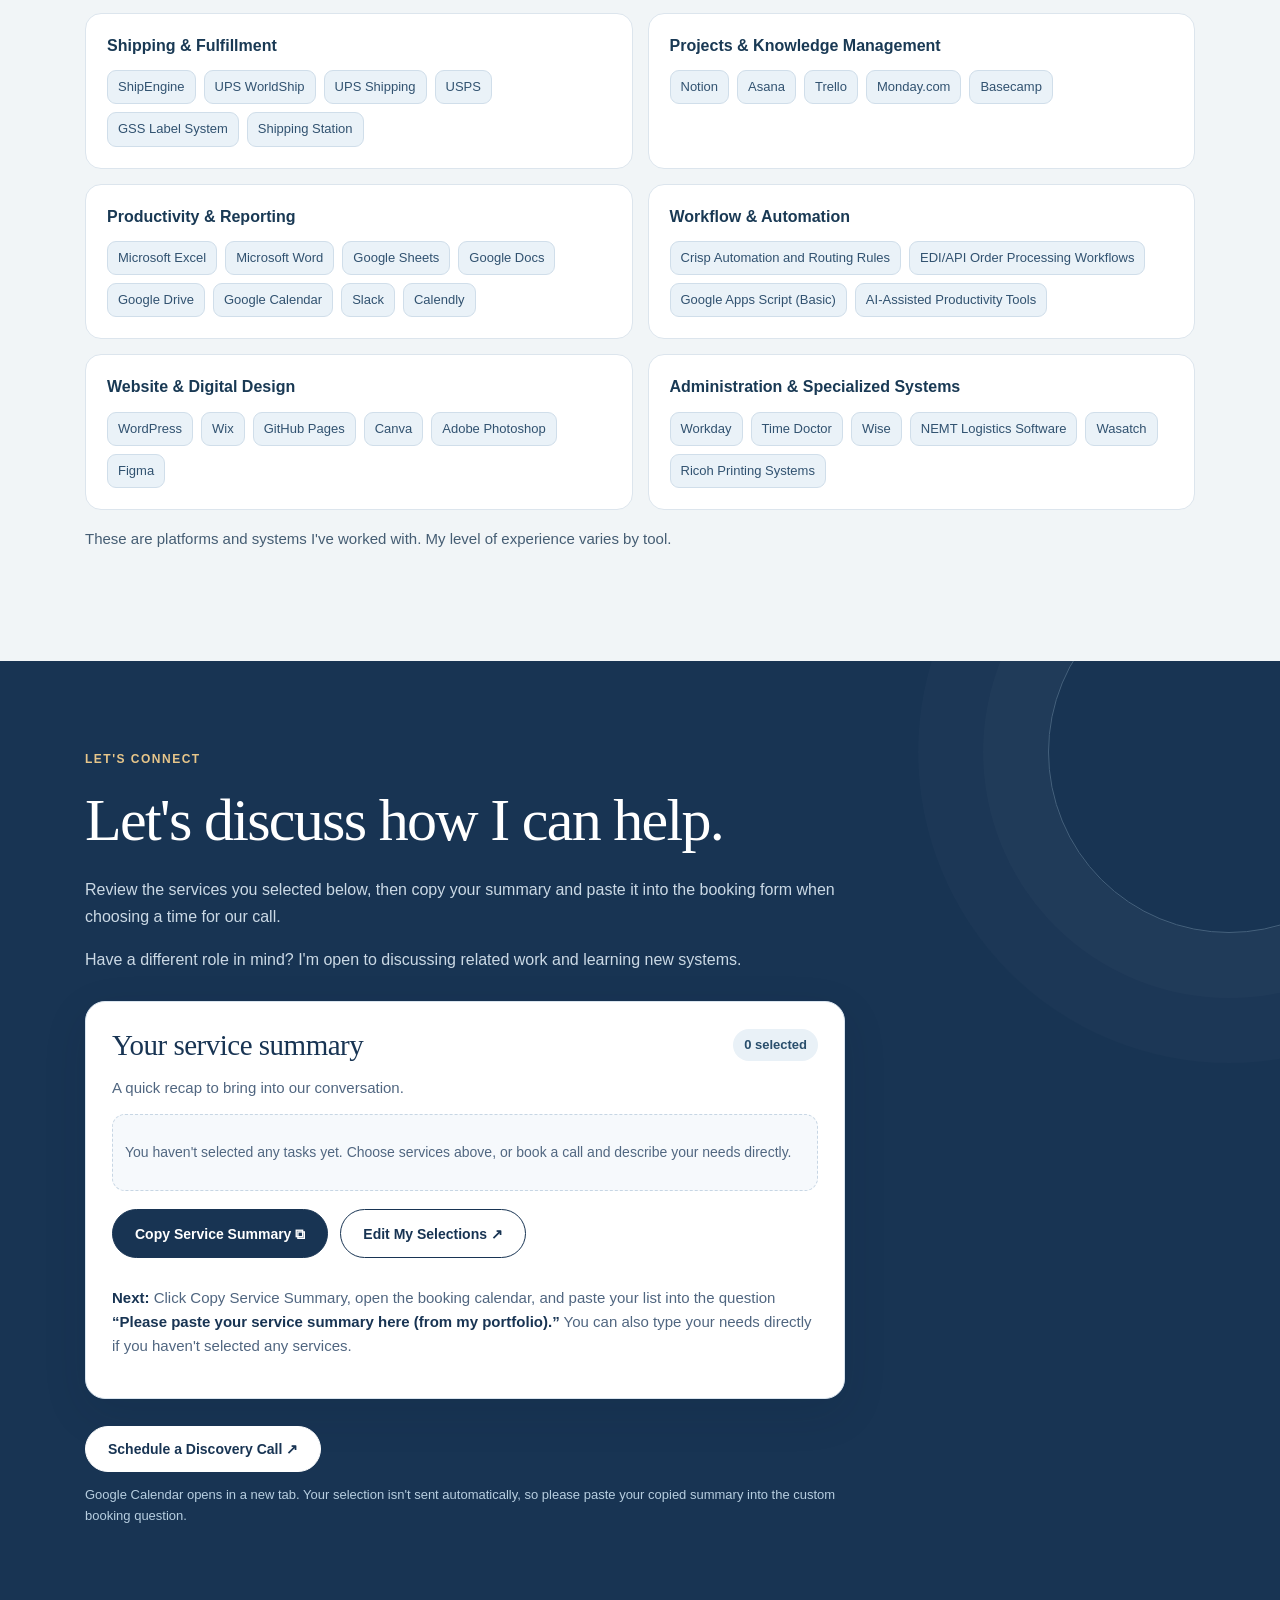
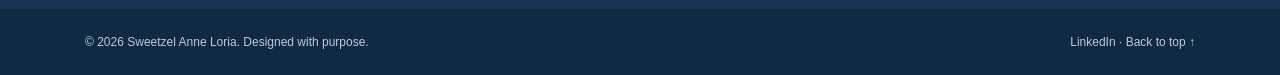
==== commit 178762e1: "Add files via upload" ====
--- a/index.html
+++ b/index.html
@@ -1,571 +1,370 @@
-
 <!doctype html>
 <html lang="en">
 <head>
-  <meta charset="UTF-8" />
-  <meta name="viewport" content="width=device-width, initial-scale=1" />
-  <meta name="theme-color" content="#dce9f5" />
-
-  <!-- SEO -->
-  
-<title>Sweetzel Anne Loria | eCommerce &amp; Operations VA</title>
-<meta name="description" content="Virtual assistant with 9+ years of experience in customer support, eCommerce operations, workflow improvement, and no-code website design.">
-
-  <meta name="robots" content="index, follow" />
-  <link rel="canonical" href="https://sweetzelloria-droid.github.io/sweetzel-portfolio/" />
-
-  <!-- Social Sharing -->
-  <meta property="og:type" content="website" />
-  <meta property="og:title" content="Sweetzel Anne Loria | eCommerce &amp; Customer Support VA" />
-  <meta property="og:description" content="Thoughtful customer support, organized eCommerce operations, and stronger customer connections." />
-  <meta property="og:url" content="https://sweetzelloria-droid.github.io/sweetzel-portfolio/" />
-  <meta property="og:image" content="https://sweetzelloria-droid.github.io/sweetzel-portfolio/assets/hero-banner.png" />
-  <meta name="twitter:card" content="summary_large_image" />
-
-  <!-- Fonts -->
-  <link rel="preconnect" href="https://fonts.googleapis.com" />
-  <link rel="preconnect" href="https://fonts.gstatic.com" crossorigin />
-  <link href="https://fonts.googleapis.com/css2?family=DM+Sans:wght@400;500;600;700&family=DM+Serif+Display:ital@0;1&family=Playfair+Display:ital,wght@0,600;0,700;1,600&display=swap" rel="stylesheet" />
-
-  <!-- Styles -->
-  <link rel="stylesheet" href="styles.css" />
-  <link rel="stylesheet" href="visual-refresh.css" />
-
-  <!-- Mobile Menu & Scroll Animations -->
-  <script src="script.js" defer></script>
-
-  <!-- Google Structured Data -->
-  <script type="application/ld+json">
-  {
-    "@context": "https://schema.org",
-    "@type": "Person",
-    "name": "Sweetzel Anne Loria",
-    "url": "https://sweetzelloria-droid.github.io/sweetzel-portfolio/",
-    "jobTitle": "Support Operations Lead and Virtual Assistant",
-    "sameAs": [
-      "https://www.linkedin.com/in/sweetzell/"
-    ],
-    "knowsAbout": [
-      "Customer support",
-      "eCommerce operations",
-      "Workflow management",
-      "Administrative support",
-      "Knowledge base development",
-      "No-code website design"
-    ]
-  }
-  </script>
+<meta charset="utf-8"><meta name="viewport" content="width=device-width, initial-scale=1">
+<meta name="description" content="Portfolio of Sweetzel Anne Loria, specializing in support operations, eCommerce, process improvement, and team coordination.">
+<title>Sweetzel Anne Loria | Support & eCommerce Operations</title>
+<style>
+:root{--ink:#183453;--muted:#61748a;--blue:#dfeaf5;--cream:#fcf9f3;--gold:#b79252;--edge:#dce5ed;--paper:#fff;--shadow:0 19px 65px rgba(29,56,86,.075)}*{box-sizing:border-box}html{scroll-behavior:smooth;scroll-padding-top:100px}body{margin:0;background:var(--cream);color:var(--ink);font:15px/1.65 'Segoe UI',Arial,sans-serif}button,input,textarea{font:inherit}button,a{-webkit-tap-highlight-color:transparent}a{color:inherit;text-decoration:none}.wrap{max-width:1170px;margin:auto;padding:0 30px}.topbar{position:sticky;top:0;z-index:40;background:rgba(252,249,243,.94);backdrop-filter:blur(18px);border-bottom:1px solid rgba(24,52,83,.09)}.nav{height:78px;display:flex;align-items:center;justify-content:space-between;gap:20px}.brand{font:700 27px/1.1 Georgia,serif;letter-spacing:-1.4px}.brand b{color:var(--gold)}.navlinks{display:flex;gap:28px;align-items:center;font-size:13px;font-weight:600}.navlinks a:not(.btn):hover{color:var(--gold)}.btn{background:var(--ink);border:1px solid var(--ink);border-radius:100px;padding:12px 22px;display:inline-flex;gap:10px;align-items:center;justify-content:center;color:white;font-size:13px;font-weight:700;cursor:pointer;transition:transform .25s,box-shadow .25s,background .25s}.btn:hover{transform:translateY(-3px);box-shadow:0 11px 27px rgba(24,52,83,.23)}.btn.secondary{background:transparent;color:var(--ink)}.btn.secondary:hover{background:white}.btn.light{background:white;color:var(--ink);border-color:white}.btn.gold{background:var(--gold);border-color:var(--gold);color:#fff}.nav .btn{animation:halo 3s ease-in-out infinite}@keyframes halo{0%,100%{box-shadow:0 0 0 0 rgba(183,146,82,.26)}50%{box-shadow:0 0 0 8px rgba(183,146,82,0)}}.mobileToggle{display:none;border:0;background:none;font-size:25px;color:var(--ink)}.hero{background:linear-gradient(128deg,#e4eef7 0%,#f2f4f2 54%,#fffaf1 100%);position:relative;overflow:hidden}.hero:before{content:'';position:absolute;right:-130px;top:-200px;width:540px;height:540px;border:1px solid #cbdbe9;border-radius:50%;box-shadow:0 0 0 80px rgba(255,255,255,.17),0 0 0 160px rgba(255,255,255,.13)}.heroGrid{display:grid;grid-template-columns:1.12fr .88fr;align-items:center;gap:70px;min-height:620px;padding-top:70px;padding-bottom:85px;position:relative}.eyebrow{display:flex;align-items:center;gap:12px;letter-spacing:2px;text-transform:uppercase;color:#94723f;font-size:11px;font-weight:800}.eyebrow:before{content:'';width:27px;height:1px;background:var(--gold)}h1,h2,h3,p{margin-top:0}h1,h2,.quote{font-family:Georgia,'Times New Roman',serif;font-weight:400;letter-spacing:-1.7px}h1{font-size:clamp(43px,5vw,72px);line-height:1.12;margin:24px 0}h1 em{color:#6187a8;font-weight:400}h2{font-size:clamp(34px,4vw,50px);line-height:1.19;margin:13px 0 17px}h3{font-size:19px;line-height:1.3;letter-spacing:-.4px}.lead{font-size:17px;color:#506980;max-width:575px;line-height:1.8}.heroButtons{display:flex;gap:12px;flex-wrap:wrap;margin:30px 0}.heroMeta{display:flex;gap:10px;flex-wrap:wrap;color:#536b80;font-size:12px}.heroMeta span{border-left:2px solid #c7d6e2;padding-left:11px}.featurePanel{background:rgba(255,255,255,.79);border:1px solid white;border-radius:25px;padding:36px;box-shadow:var(--shadow);position:relative}.panelTop{font-size:11px;color:var(--gold);font-weight:800;text-transform:uppercase;letter-spacing:2px}.featurePanel .quote{font-size:32px;line-height:1.32;margin:22px 0}.featurePanel .miniDivider{height:1px;background:var(--edge);margin:23px 0}.figureRow{display:flex;align-items:flex-end;justify-content:space-between;gap:10px;padding:12px 0}.figureRow strong{font-size:27px;line-height:1.1}.figureRow span{font-size:12px;color:var(--muted);max-width:155px}section{padding:96px 0}.sectionHeading{max-width:730px;margin-bottom:37px}.sectionHeading p{color:var(--muted);font-size:16px;line-height:1.75}.tiny{font-size:11px;text-transform:uppercase;letter-spacing:2px;color:var(--gold);font-weight:800}.stats{margin-top:-39px;position:relative;z-index:4}.statsRow{background:white;border:1px solid var(--edge);border-radius:20px;display:grid;grid-template-columns:repeat(4,1fr);box-shadow:var(--shadow);padding:26px 16px}.stat{padding:10px 25px;border-right:1px solid var(--edge)}.stat:last-child{border:0}.stat strong{display:block;font:400 36px Georgia,serif}.stat span{font-size:12px;color:var(--muted)}.services{background:#fff}.serviceIntro{display:flex;justify-content:space-between;gap:30px;align-items:end}.serviceIntro .sectionHeading{margin-bottom:34px}.serviceGrid{display:grid;grid-template-columns:repeat(3,1fr);gap:16px}.service{background:#fbfcfd;border:1px solid var(--edge);border-radius:17px;padding:25px;min-height:225px;transition:transform .25s,border .25s,box-shadow .25s}.service:hover{transform:translateY(-5px);border-color:#9cb9d2;box-shadow:var(--shadow)}.iconBox{width:44px;height:44px;border-radius:13px;background:#e7f0f8;color:#365c7e;display:flex;align-items:center;justify-content:center;margin-bottom:20px;font-size:23px}.service h3{margin:0 0 9px}.service p{font-size:13px;color:var(--muted);line-height:1.7;margin:0 0 12px}.service a{font-size:12px;color:#356d9b;font-weight:700}.how{background:var(--cream)}.steps{display:grid;grid-template-columns:repeat(4,1fr);gap:12px;position:relative}.step{padding:22px;border-radius:15px;background:white;border:1px solid var(--edge);min-height:166px;position:relative}.step .num{display:block;color:var(--gold);font-weight:800;font-size:12px;margin-bottom:16px}.step strong{display:block;font-size:15px;margin-bottom:8px}.step p{font-size:12px;color:var(--muted)}.step:not(:last-child):after{content:'→';position:absolute;right:-14px;top:60px;z-index:2;background:var(--cream);color:var(--gold);font-size:22px;padding:0 3px}.planner{margin-top:30px;display:grid;grid-template-columns:1.15fr .85fr;gap:24px;align-items:start}.formShell,.summaryShell{background:#fff;border:1px solid var(--edge);border-radius:20px;padding:29px;box-shadow:var(--shadow)}.summaryShell{position:sticky;top:100px;background:#edf3f9}.formHead{display:flex;justify-content:space-between;align-items:center;gap:10px;margin-bottom:21px}.formHead h3{margin:0}.count{background:#e6edf5;border-radius:30px;padding:5px 12px;font-size:11px;font-weight:700}.role{border-top:1px solid var(--edge)}.role:last-of-type{border-bottom:1px solid var(--edge)}.roleBtn{width:100%;display:flex;align-items:center;gap:12px;padding:19px 0;border:0;background:none;color:var(--ink);cursor:pointer;text-align:left;font-weight:700;font-size:14px}.roleBtn .chevron{margin-left:auto;color:var(--muted);font-size:16px}.roleBtn .roleIcon{font-size:20px;width:30px}.roleContent{padding:0 0 23px 42px;display:none}.role.open .roleContent{display:block}.check{display:flex;align-items:flex-start;gap:11px;margin:10px 0;color:#405974;font-size:13px;cursor:pointer}.check input{accent-color:#325d80;width:17px;height:17px;flex-shrink:0;margin-top:2px;cursor:pointer}.otherLabel{display:block;color:var(--muted);font-size:12px;font-weight:700;margin:16px 0 8px}textarea,input[type=text],input[type=email]{width:100%;border:1px solid #cfdae5;border-radius:10px;padding:11px 12px;background:white;outline:none;font-size:13px;color:var(--ink);resize:vertical}textarea:focus,input[type=text]:focus,input[type=email]:focus{border-color:#7fa4c1;box-shadow:0 0 0 3px #dfeaf5}.summaryShell h3{margin:0 0 5px}.summaryShell>p{font-size:13px;color:var(--muted)}.summaryItems{min-height:125px;margin:24px 0}.empty{color:#8192a3;font-size:13px;text-align:center;padding:26px 12px;border:1px dashed #c7d6e4;border-radius:13px}.summaryGroup{margin:13px 0}.summaryGroup strong{font-size:12px;display:block}.summaryGroup ul{margin:6px 0 0;padding-left:20px;color:#566c7e;font-size:12px}.summaryShell .btn{width:100%;margin-bottom:11px}.note{font-size:11px;color:#70839a;line-height:1.6}.projects{background:white}.projectsGrid{display:grid;grid-template-columns:repeat(3,1fr);gap:18px}.project{border:1px solid var(--edge);border-radius:18px;overflow:hidden;background:white}.project:nth-child(2) .project:nth-child(3) .projectBody{padding:23px}.projectBody .tag{color:#9c7b49;text-transform:uppercase;letter-spacing:1px;font-size:10px;font-weight:800}.projectBody h3{margin:10px 0}.projectBody p{color:var(--muted);font-size:13px}.timeline{display:grid;grid-template-columns:1fr 1fr;gap:18px}.experience{background:#f1f5f7}.job{background:#fff;border:1px solid var(--edge);border-radius:15px;padding:25px}.job .period{color:var(--gold);font-size:11px;font-weight:800}.job h3{margin:11px 0 5px}.job p{font-size:13px;color:var(--muted);margin:0}.tools{display:flex;gap:10px;flex-wrap:wrap;margin-top:25px}.tools span{background:#fff;border:1px solid var(--edge);border-radius:50px;padding:8px 13px;font-size:12px;color:#506780}.contact{padding:83px 0;background:var(--ink);color:white;position:relative;overflow:hidden}.contact:after{content:'';position:absolute;width:360px;height:360px;border:1px solid #45617c;border-radius:50%;right:-130px;top:-90px;box-shadow:0 0 0 65px #ffffff05,0 0 0 130px #ffffff04}.contactContent{max-width:790px;position:relative;z-index:2}.contact h2{font-size:clamp(38px,5vw,60px);margin-bottom:20px}.contact p{color:#cbd9e5;font-size:16px}.contact .tiny{color:#e7c68a}.contactBtns{display:flex;gap:12px;flex-wrap:wrap;margin-top:27px}.footer{padding:23px 0;background:#102a43;color:#b9ccdd}.footInner{display:flex;justify-content:space-between;align-items:center;gap:20px;font-size:12px}.footInner a:hover{color:white}.toast{position:fixed;bottom:24px;left:50%;transform:translate(-50%,20px);opacity:0;pointer-events:none;z-index:100;background:#183453;color:#fff;border-radius:12px;padding:12px 20px;box-shadow:var(--shadow);font-size:13px;transition:.25s}.toast.show{opacity:1;transform:translate(-50%,0)}.floating{position:fixed;right:23px;bottom:23px;z-index:25;display:none}.hintBanner{font-size:12px;padding:10px 16px;background:#fff3dc;color:#7b5c28;border:1px solid #efd8ab;border-radius:10px;margin-top:13px}.reveal{opacity:0;transform:translateY(20px);transition:opacity .65s,transform .65s}.reveal.visible{opacity:1;transform:translateY(0)}@media(max-width:900px){.heroGrid{grid-template-columns:1fr;gap:24px;min-height:0;padding-top:70px}.featurePanel{max-width:560px}.serviceGrid,.projectsGrid{grid-template-columns:repeat(2,1fr)}.planner{grid-template-columns:1fr}.summaryShell{position:static}.navlinks{gap:16px}.navlinks a:not(.btn){display:none}.steps{grid-template-columns:repeat(2,1fr)}.step:nth-child(2):after{display:none}}@media(max-width:600px){.wrap{padding:0 20px}.nav{height:68px}.nav .btn{font-size:11px;padding:10px 13px}.heroGrid{padding:54px 20px 68px}.hero:before{width:330px;height:330px;right:-150px}.featurePanel{padding:25px}.featurePanel .quote{font-size:27px}.statsRow{grid-template-columns:repeat(2,1fr);padding:14px 6px}.stat{padding:14px}.stat:nth-child(2){border:0}.stat:nth-child(-n+2){border-bottom:1px solid var(--edge)}.stat strong{font-size:29px}section{padding:70px 0}.serviceGrid,.projectsGrid,.timeline{grid-template-columns:1fr}.service{min-height:0}.serviceIntro{display:block}.steps{gap:10px}.step{padding:16px;min-height:170px}.step:after{display:none!important}.formShell,.summaryShell{padding:19px}.roleContent{padding-left:0}.footInner{flex-direction:column;text-align:center}.floating{display:block}.contact{padding:69px 0}.heroButtons .btn{flex:1}h1{font-size:44px}.navlinks{display:flex}}
+@media(prefers-reduced-motion:reduce){html{scroll-behavior:auto}*,*:before,*:after{animation:none!important;transition:none!important}.reveal{opacity:1;transform:none}}
+.project{display:flex;min-height:300px;background:linear-gradient(155deg,#fff 55%,#f5f9fc 100%)}.projectBody{display:flex;flex-direction:column;width:100%;padding:30px}.projectNo{font-size:11px;color:#73879c;letter-spacing:1.5px;font-weight:800;margin-bottom:24px}.projectBody h3{font-size:23px;line-height:1.3;margin:14px 0}.projectBody p{font-size:14px;line-height:1.75;flex-grow:1}.projectFoot{border-top:1px solid var(--edge);padding-top:17px;margin-top:18px;display:flex;flex-direction:column;gap:4px}.projectFoot span{font-size:11px;color:var(--muted)}.projectFoot strong{font-size:13px;font-weight:700}.project:hover{border-color:#9cb9d2;box-shadow:var(--shadow);transform:translateY(-3px);transition:transform .25s,box-shadow .25s,border-color .25s}@media(prefers-reduced-motion:reduce){.project:hover{transform:none}}.project{flex-direction:column;overflow:hidden}.projectVector{height:180px;background:linear-gradient(155deg,#e8f0f7 0%,#f8fafb 100%);border-bottom:1px solid var(--edge);display:flex;align-items:center;justify-content:center;padding:18px}.projectSvg{width:100%;max-width:280px;height:140px}.vector-panel{fill:#ffffff;stroke:#c8d8e7;stroke-width:1.2}.vector-soft{fill:#eef4f8}.vector-line{stroke:#b7cddd;stroke-width:6;stroke-linecap:round}.vector-line-thin{stroke:#d7e3ec;stroke-width:4;stroke-linecap:round}.vector-accent{fill:#d7e6f2}.vector-gold{fill:#e3d3b7}.vector-node{fill:#c1d6e6;transition:transform .25s ease,fill .25s ease}.vector-bar{fill:#e6eef5;transition:transform .25s ease}.project:hover .vector-node{fill:#9fc0d8}.project:hover .vector-bar:nth-of-type(1){transform:translateY(-3px)}.project:hover .vector-bar:nth-of-type(2){transform:translateY(2px)}.project:hover .vector-bar:nth-of-type(3){transform:translateY(-2px)}.project:hover .process-a{transform:translateX(2px)}.project:hover .process-b{transform:translateY(-2px)}.project:hover .process-c{transform:translateX(-2px)}.project:hover .vector-dot{transform:scale(1.08);transform-origin:center}@media(max-width:600px){.projectVector{height:160px}.projectSvg{height:120px}}
+/* Readability and responsive audit, November 2026 */
+:root{--muted:#4b6076}
+body{font-size:16px;line-height:1.7;-webkit-text-size-adjust:100%}
+h1,h2,h3{overflow-wrap:break-word}
+.lead,.sectionHeading p{font-size:17px;line-height:1.75}
+.eyebrow,.tiny,.panelTop{font-size:12px;line-height:1.55;letter-spacing:1.5px}
+.navlinks{font-size:14px}
+.btn{font-size:14px;min-height:46px;line-height:1.35}
+.heroMeta,.figureRow span,.stat span,.service a,.step .num,.projectNo,.projectBody .tag,.job .period,.note,.count{font-size:12px;line-height:1.55}
+.service p,.step p,.roleBtn,.check,.roleContent textarea,.summaryShell>p,.summaryGroup ul,.projectBody p,.job p,.tools span,.formShell>p{font-size:14px;line-height:1.7}
+.roleBtn{min-height:54px}
+.check{min-height:28px;gap:12px}
+.check input{width:19px;height:19px}
+textarea,input[type=text],input[type=email]{font-size:16px;line-height:1.5;min-height:48px}
+.otherLabel,.summaryGroup strong,.empty{font-size:14px}
+.projectFoot span{font-size:12px}.projectFoot strong{font-size:14px}
+.projectBody{padding:25px}
+.projectBody h3{font-size:23px}
+.reveal{transition:opacity .45s ease,transform .45s ease}
+@media(max-width:900px){.heroGrid{gap:26px}.serviceGrid,.projectsGrid{gap:16px}}
+@media(max-width:600px){
+ .wrap{padding-left:20px;padding-right:20px}
+ .nav{height:72px}
+ .navlinks .btn{font-size:13px;min-height:44px;padding:10px 14px;white-space:nowrap}
+ .brand{font-size:26px}
+ .floating{display:none!important}
+ .heroGrid{padding-top:46px;padding-bottom:66px;gap:27px}
+ h1{font-size:clamp(36px,9vw,44px);line-height:1.17;letter-spacing:-1.2px;margin:19px 0 23px}
+ h2{font-size:clamp(31px,8vw,38px);letter-spacing:-1px}
+ .lead{font-size:16px;line-height:1.75}
+ .heroButtons{gap:10px;display:grid;grid-template-columns:1fr 1fr;margin:25px 0}
+ .heroButtons .btn{padding:13px 10px;text-align:center;font-size:13px;min-width:0}
+ .heroMeta{gap:8px 12px;font-size:12px}
+ .featurePanel{padding:24px}
+ .featurePanel .quote{font-size:27px;line-height:1.37}
+ .figureRow{gap:12px}.figureRow span{font-size:13px}
+ .statsRow{grid-template-columns:repeat(2,minmax(0,1fr));padding:10px 7px}
+ .stat{padding:15px 12px}.stat strong{font-size:30px}.stat span{font-size:13px}
+ .sectionHeading{margin-bottom:26px}.sectionHeading p{font-size:16px}
+ section{padding:68px 0}
+ .serviceGrid,.projectsGrid,.timeline{grid-template-columns:minmax(0,1fr)}
+ .service{padding:22px;min-height:0}.service p{font-size:14px}
+ .steps{grid-template-columns:minmax(0,1fr);gap:10px}
+ .step{min-height:0;padding:18px 20px}.step .num{margin-bottom:6px}.step strong{font-size:16px}.step p{margin:0;font-size:14px}
+ .planner{grid-template-columns:minmax(0,1fr);gap:16px}
+ .formShell,.summaryShell{padding:20px}
+ .roleBtn{font-size:14px;min-height:58px;gap:10px}
+ .roleBtn .roleIcon{width:26px;flex-shrink:0}
+ .roleContent{padding-left:0}
+ .summaryShell .btn{width:100%;white-space:normal}
+ .projectVector{height:160px}.projectBody{padding:24px}
+ .contactBtns{flex-direction:column}.contactBtns .btn{width:100%}
+ .contact h2{font-size:36px}.contact p{font-size:16px}
+ .footInner{gap:9px;font-size:13px}
+}
+@media(max-width:360px){
+ .wrap{padding-left:16px;padding-right:16px}
+ .heroGrid{padding-left:16px;padding-right:16px}
+ .navlinks .btn{padding:9px 11px;font-size:12px}
+ .heroButtons{grid-template-columns:1fr}.heroButtons .btn{width:100%}
+ .featurePanel{padding:20px}
+ .stat{padding:13px 9px}.stat strong{font-size:27px}
+ .formShell,.summaryShell{padding:16px}
+}
+@media(prefers-reduced-motion:reduce){html{scroll-behavior:auto}.reveal{opacity:1!important;transform:none!important;transition:none!important}.nav .btn{animation:none!important}.btn,.service,.project,.vector-node,.vector-bar{transition:none!important}}
+
+/* Final legibility, interaction and device-size refinements */
+/* Content stays visible even before scrolling or when motion is disabled. */
+.reveal{opacity:1;transform:none}
+.reveal.visible{opacity:1;transform:none}
+:root{--gold:#86622c;--muted:#455d73}
+body{overflow-x:clip}
+.wrap,.heroGrid,.planner,.serviceGrid,.projectsGrid,.timeline{min-width:0}
+.heroGrid>* ,.planner>* ,.serviceGrid>* ,.projectsGrid>* ,.timeline>*{min-width:0}
+.navlinks a,.btn,.service a{font-size:14px}
+.eyebrow,.tiny,.panelTop,.projectNo,.projectBody .tag,.job .period,.step .num{color:#80602f}
+.panelTop,.eyebrow,.tiny{font-size:12px}
+.projectBody .tag,.job .period,.projectNo,.step .num{font-size:12px;letter-spacing:.6px}
+.heroMeta span,.stat span,.figureRow span,.note,.projectFoot span,.count{font-size:13px}
+.service p,.service a,.projectBody p,.job p,.step p,.summaryShell>p,.summaryGroup ul,.check,.roleBtn,.tools span,.formShell>p{font-size:15px}
+.service h3,.job h3{font-size:20px}
+.summaryGroup strong,.otherLabel,.empty{font-size:14px}
+.summaryGroup p{font-size:14px;line-height:1.65}
+.btn.gold{background:#e5c68b;border-color:#e5c68b;color:#173657}
+.btn.gold:hover{background:#f0d9ad;border-color:#f0d9ad}
+.btn:focus-visible,a:focus-visible,button:focus-visible,input:focus-visible,textarea:focus-visible{outline:3px solid #3974a2;outline-offset:3px}
+.roleBtn:hover,.roleBtn:focus-visible{color:#255e8e}
+.check{padding:5px 0;line-height:1.55}
+.check input{width:20px;height:20px}
+.roleContent textarea{font-size:16px}
+.service a{display:inline-flex;align-items:center;min-height:35px}
+.projectVector svg{max-width:100%}
+.projectFoot strong{overflow-wrap:anywhere}
+.formHead{flex-wrap:wrap}
+.count{white-space:nowrap}
+@media(max-width:1120px){.navlinks{gap:14px}.navlinks a:not(.btn){display:none}}
+@media(min-width:601px) and (max-width:900px){.serviceIntro{align-items:start;flex-wrap:wrap}.serviceIntro>a{margin-bottom:25px!important}.steps{grid-template-columns:repeat(2,minmax(0,1fr))}}
+@media(max-width:600px){
+ .nav{gap:8px}.navlinks{flex-shrink:0}.brand{font-size:25px}
+ .heroButtons{grid-template-columns:1fr 1fr}.heroButtons .btn{min-height:50px;font-size:14px}
+ .serviceIntro>a{margin-bottom:18px!important}
+ .heroMeta{line-height:1.6}
+ .service p,.service a,.step p,.job p,.projectBody p,.check,.roleBtn,.summaryShell>p,.summaryGroup ul,.formShell>p{font-size:15px}
+ .figureRow strong{font-size:25px}.figureRow span{font-size:13px}
+ .stat span{font-size:13px}
+ .roleBtn{line-height:1.45;overflow-wrap:anywhere}
+ .summaryShell{scroll-margin-top:80px}
+ .projectBody h3{font-size:22px}
+ .contact h2{font-size:clamp(31px,8vw,38px);line-height:1.2}
+ .contactBtns .btn{min-height:51px}
+ .tools{gap:8px}.tools span{padding:8px 11px;font-size:13px}
+}
+@media(max-width:380px){
+ .heroButtons{grid-template-columns:1fr}
+ .heroButtons .btn{font-size:14px}
+ .navlinks .btn{font-size:12px;min-height:42px;padding:9px 11px}
+ .brand{font-size:23px}
+ .stat strong{font-size:26px}
+ .roleBtn .roleIcon{width:22px}
+}
+@media(hover:none){.service:hover,.project:hover,.btn:hover{transform:none}}
+@media(prefers-reduced-motion:reduce){.project:hover .vector-node,.project:hover .vector-bar,.project:hover .process-a,.project:hover .process-b,.project:hover .process-c,.project:hover .vector-dot{transform:none!important}}
+
+
+/* Clean persistent navigation and responsive menus */
+.topbar{position:sticky!important;top:0;z-index:1000;background:rgba(252,249,243,.98);border-bottom:1px solid #d8e2eb;box-shadow:0 3px 15px rgba(24,52,83,.06)}
+.nav{display:flex;align-items:center;justify-content:space-between;gap:20px;min-height:76px;height:auto;padding-top:10px;padding-bottom:10px}
+.brand{flex-shrink:0;font-size:27px;line-height:1.2}
+.navlinks{display:flex!important;align-items:center;justify-content:flex-end;gap:clamp(12px,2vw,27px);font-size:14px;min-width:0}
+.navlinks a:not(.btn){display:inline-flex!important;align-items:center;min-height:44px;white-space:nowrap;font-size:14px;font-weight:600}
+.navlinks .navCta{white-space:nowrap;padding:12px 18px;min-height:46px}
+.mobileToggle{display:none;align-items:center;gap:8px;min-height:44px;min-width:44px;border:1px solid #cbd9e6;border-radius:12px;background:#fff;color:var(--ink);font-weight:700;padding:9px 12px;cursor:pointer}
+.hamburger{width:20px;display:flex;flex-direction:column;gap:4px}.hamburger i{width:20px;height:2px;border-radius:3px;background:var(--ink);display:block}
+.menuText{font-size:14px}
+.approach{background:#f1f5f7}.approachGrid{display:grid;grid-template-columns:repeat(3,minmax(0,1fr));gap:17px}.approachCard{background:#fff;border:1px solid var(--edge);border-radius:18px;padding:27px}.approachCard h3{margin:18px 0 10px;font-size:21px}.approachCard p{margin:0;color:var(--muted);font-size:15px;line-height:1.75}.approachMark{display:inline-flex;padding:8px 11px;background:#e5eef6;color:#254d72;border-radius:9px;font-size:13px;font-weight:800}.toolSection{margin-top:42px}.toolSection h3{margin-bottom:5px}.toolSection p{color:var(--muted);font-size:15px;margin-bottom:14px}
+@media(max-width:1120px){
+ .nav{min-height:72px}.mobileToggle{display:flex!important}.navlinks{display:none!important;position:absolute;top:100%;left:0;right:0;background:#fcf9f3;border-bottom:1px solid #cbd9e6;box-shadow:0 15px 28px rgba(24,52,83,.13);padding:15px max(20px,calc((100vw - 1170px)/2));flex-direction:column;align-items:stretch;gap:3px}
+ .navlinks.is-open{display:flex!important}.navlinks a:not(.btn){display:flex!important;padding:11px 13px;width:100%;font-size:16px;min-height:48px;border-radius:9px}.navlinks a:hover{background:#e9f0f6}.navlinks .navCta{margin-top:8px;width:100%;min-height:50px}
+ .approachGrid{grid-template-columns:repeat(2,minmax(0,1fr))}
+}
+@media(max-width:600px){.nav{min-height:68px}.brand{font-size:25px}.navlinks{padding:13px 20px}.approachGrid{grid-template-columns:1fr}.approachCard{padding:23px}.toolSection{margin-top:29px}.sectionHeading{max-width:100%}}
+@media(max-width:360px){.brand{font-size:23px}.mobileToggle{padding:9px 10px}.navlinks{padding:12px 16px}}
+@media(prefers-reduced-motion:reduce){.nav .btn{animation:none!important}}
+
+/* Inquiry form details and consistent input legibility */
+.inquiryDetails{border-top:1px solid #cbd9e6;margin-top:22px;padding-top:18px}
+.inquiryDetails h3{margin:0 0 3px;font-size:17px}
+.inquiryDetails p{font-size:13px;color:var(--muted);margin:0}
+.inquiryDetails input{width:100%;border:1px solid #cfdae5;border-radius:10px;padding:12px;font-size:15px;background:#fff;color:var(--ink)}
+.inquiryDetails .otherLabel{margin:11px 0 5px}
+#emailNotice{margin:0 0 14px;line-height:1.55}
+/* Clickable client journey. Clear active state; no floating overlays. */
+.journeyStep{font-family:inherit;color:var(--ink);text-align:left;cursor:pointer;appearance:none;display:flex;flex-direction:column;align-items:stretch;width:100%;min-height:205px;transition:background .22s,border-color .22s,box-shadow .22s,transform .22s}
+.journeyStep .num{display:flex;align-items:center;justify-content:space-between;gap:10px;color:#926e36}
+.journeyStep .stepState{font-size:11px;color:#bdcddc}
+.journeyStep strong{font-size:16px}.journeyStep p{font-size:14px;line-height:1.55;flex:1;margin-bottom:14px}
+.journeyStep .stepAction{font-size:12px;font-weight:750;color:#496e90;display:flex;align-items:center;justify-content:space-between;border-top:1px solid #e2eaf0;padding-top:10px}
+.journeyStep:hover{border-color:#8baecb;box-shadow:0 9px 22px rgba(24,52,83,.08);transform:translateY(-2px)}
+.journeyStep.is-active{background:#e9f2f9;border-color:#638eaf;box-shadow:inset 0 0 0 1px #638eaf}
+.journeyStep.is-active .stepState{color:#3c789e}.journeyStep.is-active .stepAction{color:#234e73}
+.journeyStep.has-selection .stepState{color:#4b886e}
+.journeyStep:focus-visible{outline:3px solid #365f87;outline-offset:3px}
+.journeyHint{font-size:13px;color:#526780;margin:14px 2px 0;line-height:1.6}
+#serviceForm,#serviceSummary,#contact,#services{scroll-margin-top:110px}
+@media(max-width:900px){.journeyStep{min-height:182px}}
+@media(max-width:600px){.journeyStep{min-height:0;padding:18px 20px}.journeyStep .num{margin-bottom:7px}.journeyStep p{margin-bottom:10px;font-size:14px}.journeyStep .stepAction{font-size:13px}.journeyHint{font-size:13px}}
+@media(prefers-reduced-motion:reduce){.journeyStep{transition:none!important}.journeyStep:hover{transform:none}}
+
+/* Booking handoff: a readable, always-visible service recap */
+.bookingRecap{background:#fff;color:var(--ink);padding:26px;border:1px solid #d9e4ee;border-radius:20px;box-shadow:0 14px 45px rgba(5,25,50,.11);margin:27px 0 24px;max-width:760px}
+.bookingRecapTop{display:flex;justify-content:space-between;align-items:center;gap:12px;flex-wrap:wrap;margin-bottom:14px}
+.bookingRecap h3{font:400 clamp(23px,3vw,29px)/1.2 Georgia,serif;letter-spacing:-.5px;margin:0;color:var(--ink)}
+.bookingRecap .recapCount{background:#e9f1f7;color:#294e6c;font-size:13px;font-weight:700;padding:5px 11px;border-radius:22px}
+.bookingRecap p{color:#506680;font-size:15px;margin:0 0 14px;line-height:1.6}
+.bookingRecapList{color:var(--ink);font-size:15px;line-height:1.65;max-height:300px;overflow:auto;overflow-wrap:anywhere}
+.bookingRecapList .summaryGroup{border-top:1px solid #e6edf3;padding:10px 0;margin:0}
+.bookingRecapList .summaryGroup strong{font-size:15px;color:#183453}
+.bookingRecapList .summaryGroup ul{color:#3d5672;font-size:14px;line-height:1.7}
+.bookingRecap .empty{background:#f6f9fc;text-align:left;color:#516781;font-size:14px}
+.bookingRecapActions{display:flex;flex-wrap:wrap;gap:12px;margin:18px 0 7px}
+.bookingRecapActions .btn{min-height:49px;font-size:14px}
+.bookingHelp{color:#516781;font-size:14px;line-height:1.65;margin:12px 0 0}
+.bookingHelp strong{color:#183453}
+.bookingRecap .copyStatus{font-size:13px;color:#315d7f;min-height:20px;margin-top:8px}
+@media(max-width:600px){.bookingRecap{padding:20px;margin:24px 0}.bookingRecapActions{flex-direction:column}.bookingRecapActions .btn{width:100%;justify-content:center}.bookingRecapList{max-height:350px}}
+
+/* Accessible, clearly visible expand/collapse controls */
+.roleBtn .chevron{margin-left:auto;flex:0 0 36px;width:36px;height:36px;border-radius:10px;display:inline-flex;align-items:center;justify-content:center;background:#e5eff7;border:1.5px solid #9bbbd4;color:#183453;font:700 25px/1 Arial,sans-serif;transition:background .2s ease,color .2s ease,transform .2s ease}
+.roleBtn:hover .chevron,.roleBtn:focus-visible .chevron{background:#183453;color:#fff;border-color:#183453}
+.role.open .chevron{background:#183453;color:#fff;border-color:#183453}
+.roleBtn{gap:12px;min-height:66px}.roleBtn>span:nth-child(2){flex:1;min-width:0}
+@media(max-width:600px){.roleBtn .chevron{flex-basis:38px;width:38px;height:38px;font-size:26px}.roleBtn{min-height:68px}}
+
+/* Animated four-step journey: movement communicates forward progress. */
+.journeyStep .stepAction > span[aria-hidden="true"]{display:inline-block;font-size:18px;line-height:1;transition:transform .3s ease,color .3s ease}
+.journeyStep:hover .stepAction > span[aria-hidden="true"],
+.journeyStep:focus-visible .stepAction > span[aria-hidden="true"]{transform:translate(4px,-3px);color:#1f608f}
+.journeyStep.is-active .stepAction > span[aria-hidden="true"]{animation:journeyNudge 2.3s ease-in-out infinite}
+.journeyStep.is-moving-next .stepAction > span[aria-hidden="true"]{animation:journeyGo .65s cubic-bezier(.2,.75,.3,1) both}
+.journeyStep.is-moving-next:not(:last-child)::after{animation:journeyConnectorGo .65s ease-in-out both;color:#2c6c9c}
+@keyframes journeyNudge{0%,78%,100%{transform:translate(0,0)}89%{transform:translate(4px,-3px)}}
+@keyframes journeyGo{0%{transform:translate(0,0);opacity:1}50%{transform:translate(9px,-5px);opacity:.7}100%{transform:translate(0,0);opacity:1}}
+@keyframes journeyConnectorGo{0%,100%{transform:translateX(0)}45%{transform:translateX(8px)}}
+@media(max-width:900px){.journeyStep:nth-child(2)::after{display:none}}
+@media(max-width:600px){.journeyStep .stepAction > span[aria-hidden="true"]{font-size:19px}}
+@media(prefers-reduced-motion:reduce){.journeyStep .stepAction > span[aria-hidden="true"],.journeyStep.is-moving-next:not(:last-child)::after{animation:none!important;transition:none!important;transform:none!important}}
+
+/* Clean journey layout: no arrows or rectangular overlays between cards. */
+.steps .step:not(:last-child)::after,
+.steps .journeyStep::after{content:none!important;display:none!important;animation:none!important}
+.steps{gap:18px}
+@media(max-width:900px){.steps{gap:15px}}
+@media(max-width:600px){.steps{gap:12px}}
+
+/* Searchable, static-HTML tools directory: crawlable with or without JavaScript */
+.toolSection{scroll-margin-top:105px;margin-top:52px;padding-top:35px;border-top:1px solid var(--edge)}
+.toolSectionHead{display:flex;justify-content:space-between;align-items:end;gap:20px;margin-bottom:23px}
+.toolSection h3{font:400 clamp(28px,3vw,37px)/1.2 Georgia,'Times New Roman',serif;letter-spacing:-.7px;margin:9px 0 11px}
+.toolSectionHead p{font-size:15px;line-height:1.7;color:#4b6075;max-width:680px;margin:0}
+.toolTotal{white-space:nowrap;color:#506880;font-size:13px;font-weight:650;padding:7px 12px;border:1px solid #cbdce9;border-radius:99px}
+.toolControls{display:grid;grid-template-columns:minmax(0,2fr) minmax(190px,1fr) auto;gap:12px;align-items:end;margin-bottom:14px}
+.toolControls label{font-size:13px;color:#274663;font-weight:700;display:flex;flex-direction:column;gap:7px;min-width:0}
+.toolControls input,.toolControls select{width:100%;height:46px;min-width:0;padding:10px 12px;border:1px solid #afc5d9;border-radius:11px;background:#fff;color:#173657;font:inherit;font-size:15px;outline:none}
+.toolControls input:focus-visible,.toolControls select:focus-visible,.toolReset:focus-visible{outline:3px solid #86b0d1;outline-offset:2px}
+.toolReset{height:46px;padding:0 16px;border:1px solid #b2c8da;border-radius:11px;color:#214e73;background:#fff;font:700 14px 'Segoe UI',Arial,sans-serif;cursor:pointer}
+.toolReset:hover{background:#e8f0f7}
+.toolMatchCount{font-size:13px;color:#526a7f;margin:0 0 17px}
+.toolGroups{display:grid;grid-template-columns:repeat(2,minmax(0,1fr));gap:15px}
+.toolGroup{padding:21px;background:#fff;border:1px solid var(--edge);border-radius:16px;min-width:0}
+.toolGroup h4{font:700 16px/1.35 'Segoe UI',Arial,sans-serif;margin:0 0 14px;color:#193954}
+.toolTags{display:flex;flex-wrap:wrap;gap:8px}
+.toolChip{background:#eaf2f8;border:1px solid #d0deea;padding:7px 10px;border-radius:9px;color:#315270;font-size:13px;line-height:1.4;overflow-wrap:anywhere}
+.toolGroup[hidden],.toolChip[hidden],.toolEmpty[hidden]{display:none!important}
+.toolEmpty{background:#fff;border:1px dashed #bbccda;border-radius:12px;padding:22px;text-align:center;color:#526c84;font-size:14px}
+.toolDisclaimer{color:#60758a;font-size:12px;line-height:1.6;margin-top:17px}
+@media(max-width:700px){.toolSectionHead{align-items:start;flex-direction:column}.toolControls{grid-template-columns:1fr 1fr}.toolSearchLabel{grid-column:1/-1}.toolGroups{grid-template-columns:1fr}.toolGroup{padding:18px}.toolControls select{font-size:14px}}
+@media(max-width:420px){.toolControls{grid-template-columns:1fr}.toolSearchLabel{grid-column:auto}.toolControls input,.toolControls select,.toolReset{height:46px}}
+</style>
 </head>
-
 <body>
-  <a class="skip-link" href="#main">Skip to content</a>
-
-  <!-- HEADER -->
-  <header class="site-header">
-    <a class="brand" href="#top" aria-label="Sweetzel, go to homepage">
-  <span class="brand-copy">
-    <strong>Sweetzel</strong>
-    <small>Virtual Assistant</small>
-  </span>
-</a>
-
-
-    <p class="header-note">
-      <span aria-hidden="true">✦</span>
-      Calm support for growing businesses
-    </p>
-
-    <!-- Mobile Menu Button -->
-    <button
-      class="menu-toggle"
-      type="button"
-      aria-expanded="false"
-      aria-controls="primary-nav"
-      aria-label="Open navigation menu"
-    >
-      <span></span>
-      <span></span>
-      <span></span>
-    </button>
-
-    <!-- Navigation -->
-    <nav
-      id="primary-nav"
-      class="primary-nav"
-      aria-label="Main navigation"
-    >
-      <a href="#services">Services</a>
-      <a href="#about">About</a>
-      <a href="#tools">Tools</a>
-      <a href="#contact" class="nav-contact">Let's talk</a>
-    </nav>
-  </header>
-
-  <main id="main">
-
-    <!-- HERO SECTION -->
-    <section
-      class="hero"
-      id="top"
-      aria-labelledby="hero-title"
-    >
-      <div class="hero-copy">
-
-        <p class="eyebrow hero-enter hero-enter-1">
-          <span aria-hidden="true">✦</span>
-          VIRTUAL ASSISTANT · CUSTOMER SUPPORT · OPERATIONS
-        </p>
-
-        <h1
-          id="hero-title"
-          class="hero-enter hero-enter-2"
-        >
-          More space to
-          <em class="grow-highlight">grow</em>
-          your business.
-        </h1>
-
-        <p class="hero-text hero-enter hero-enter-3">
-          I'm Sweetzel, your reliable partner behind the scenes.
-          With 9+ years of experience, I help businesses stay
-          organized, connect with their customers, and build
-          meaningful relationships through thoughtful support
-          and efficient operations.
-        </p>
-
-        <div class="hero-actions hero-enter hero-enter-4">
-          <a
-            class="button button-primary"
-            href="mailto:sweetzelanneloria@gmail.com?subject=Let's%20work%20together"
-          >
-            Work with me
-            <span aria-hidden="true">→</span>
-          </a>
-
-          <a class="text-link" href="#services">
-            Explore my support
-            <span aria-hidden="true">↓</span>
-          </a>
-        </div>
-      </div>
-
-      <div class="hero-visual hero-image-enter">
-        <img
-          src="assets/hero-banner.png"
-          alt="Virtual assistant portfolio hero illustration"
-          width="750"
-          height="700"
-          fetchpriority="high"
-        />
-
-        <span class="visual-tag">
-          Your reliable partner<br />
-          behind the scenes
-        </span>
-      </div>
-    </section>
-
-    <!-- PROFESSIONAL ACHIEVEMENTS -->
-    <section
-      class="achievement-band"
-      aria-label="Selected professional achievements"
-    >
-      <div class="achievement reveal">
-        <strong>9+ years</strong>
-        <span>Customer service and operations experience</span>
-      </div>
-
-      <div class="achievement reveal">
-        <strong>2m 25s</strong>
-        <span>Average first response during operating hours</span>
-      </div>
-
-      <div class="achievement reveal">
-        <strong>400+</strong>
-        <span>Daily orders processed in a previous role</span>
-      </div>
-
-      <div class="achievement reveal">
-        <strong>~98%</strong>
-        <span>On-time fulfillment in a previous role</span>
-      </div>
-    </section>
-
-    <!-- ABOUT SECTION -->
-    <section
-      class="intro-band"
-      id="about"
-      aria-labelledby="about-title"
-    >
-      <div class="intro-layout">
-
-        <div class="about-portrait reveal">
-          <img
-            src="assets/sweetzel-portrait-white.png"
-            alt="Portrait of Sweetzel Anne Loria"
-            width="460"
-            height="540"
-            loading="lazy"
-          />
-          <span>Sweetzel Anne Loria</span>
-        </div>
-
-        <div class="about-copy reveal">
-          <p class="section-kicker">GET TO KNOW ME</p>
-
-          <h2 id="about-title">
-            Support that keeps businesses running and
-            <em>people connected.</em>
-          </h2>
-
-          <p>
-            I'm a customer service and operations professional
-            with 9+ years of experience across eCommerce,
-            subscription services, fulfillment, and
-            customer-facing teams.
-            I currently lead support operations, develop
-            knowledge bases and SOPs, track service performance,
-            and improve the workflows behind better customer
-            experiences.
-          </p>
-
-          <p>
-            My work is about more than keeping tasks on schedule.
-            It's about helping people feel heard, making customer
-            interactions meaningful, and giving business owners
-            more room to focus on what matters.
-          </p>
-        </div>
-      </div>
-    </section>
-
-    <!-- SERVICES SECTION -->
-    <section
-      class="services section"
-      id="services"
-      aria-labelledby="services-title"
-    >
-      <div class="section-heading reveal">
-        <div>
-          <p class="section-kicker">HOW I CAN HELP</p>
-
-          <h2 id="services-title">
-            Practical support.<br />
-            <em>Meaningful momentum.</em>
-          </h2>
-        </div>
-
-        <p>
-          From everyday customer conversations to organized
-          behind-the-scenes operations, here's how I support
-          growing businesses.
-        </p>
-      </div>
-
-      <div class="service-grid">
-
-        <article class="service-card reveal">
-          <div class="card-icon" aria-hidden="true">⌘</div>
-
-          <h3>eCommerce &amp; Order Management</h3>
-
-          <p>
-            Order processing, subscriptions, marketplace
-            operations, inventory coordination, vendor
-            workflows, and fulfillment support.
-          </p>
-
-          <span>
-            Orders · Marketplace · Fulfillment
-          </span>
-        </article>
-
-        <article class="service-card featured reveal">
-          <div class="card-icon" aria-hidden="true">♡</div>
-
-          <h3>Customer Support &amp; Relationships</h3>
-
-          <p>
-            Thoughtful email, chat, and text support,
-            customer follow-ups, escalations, and
-            issue resolution that helps strengthen trust.
-          </p>
-
-          <span>
-            Customer Care · Communication · Resolution
-          </span>
-        </article>
-
-        <article class="service-card reveal">
-          <div class="card-icon" aria-hidden="true">✉</div>
-
-          <h3>Administrative Support</h3>
-
-          <p>
-            Scheduling, documentation, data management,
-            task coordination, and clear internal
-            communication to keep work moving.
-          </p>
-
-          <span>
-            Scheduling · Documentation · Coordination
-          </span>
-        </article>
-
-        <article class="service-card reveal">
-          <div class="card-icon" aria-hidden="true">✦</div>
-
-          <h3>Operations &amp; Workflow Improvement</h3>
-
-          <p>
-            Standard operating procedures, quality reviews,
-            KPI reporting, issue tracking, and root-cause
-            analysis for better decisions.
-          </p>
-
-          <span>
-            SOPs · Reporting · Quality
-          </span>
-        </article>
-
-        <article class="service-card reveal">
-          <div class="card-icon" aria-hidden="true">▤</div>
-
-          <h3>Knowledge Bases &amp; Projects</h3>
-
-          <p>
-            Notion knowledge resources, process documentation,
-            trackers, team resources, and cross-functional
-            project coordination.
-          </p>
-
-          <span>
-            Notion · Projects · Workflows
-          </span>
-        </article>
-
-        <article class="service-card reveal">
-          <div class="card-icon" aria-hidden="true">◇</div>
-          <h3>No-Code Website Design &amp; Creative Support</h3>
-          <p>
-            I design and customize websites using no-code tools,
-            focusing on clear layouts, branding, ease of use,
-            and mobile-friendly experiences. I also prepare
-            product images, visual content, and listing metadata.
-          </p>
-          <span>No-Code Websites · Web Design · Creative Content</span>
-        </article>
-
-      </div>
-    </section>
-
-    <!-- TOOLS & PLATFORMS -->
-    <section
-      class="tools-section section"
-      id="tools"
-      aria-labelledby="tools-title"
-    >
-      <div class="reveal">
-        <p class="section-kicker">TOOLS &amp; PLATFORMS</p>
-
-        <h2 id="tools-title">
-          Comfortable with the
-          <em>tools behind the work.</em>
-        </h2>
-
-        <p class="tools-intro">
-          Selected tools I have used in professional roles and projects.
-          Experience and frequency of use vary by platform.
-        </p>
-      </div>
-
-      <div class="tools-grid">
-
-        <div class="tool-group reveal">
-          <h3>Customer Support &amp; CRM</h3>
-
-          <ul class="tool-pills">
-            <li>Crisp</li>
-            <li>Zendesk</li>
-            <li>Freshdesk</li>
-            <li>Salesforce</li>
-            <li>Keap / Infusionsoft</li>
-            <li>Twilio</li>
-            <li>Google Voice</li>
-          </ul>
-        </div>
-
-        <div class="tool-group reveal">
-          <h3>eCommerce &amp; Fulfillment</h3>
-
-          <ul class="tool-pills">
-            <li>Amazon Vendor Central</li>
-            <li>Shopify</li>
-            <li>WooCommerce</li>
-            <li>Walmart Marketplace</li>
-            <li>eBay</li>
-            <li>UPS WorldShip</li>
-            <li>ShipEngine</li>
-            <li>EDI/API workflows</li>
-          </ul>
-        </div>
-
-        <div class="tool-group reveal">
-          <h3>Collaboration &amp; Operations</h3>
-
-          <ul class="tool-pills">
-            <li>Notion</li>
-            <li>Google Workspace</li>
-            <li>Microsoft Office</li>
-            <li>Slack</li>
-            <li>Asana</li>
-            <li>Trello</li>
-            <li>Monday.com</li>
-            <li>Basecamp</li>
-          </ul>
-        </div>
-
-        <div class="tool-group reveal">
-          <h3>Website Design &amp; Creative Tools</h3>
-          <ul class="tool-pills">
-            <li>WordPress</li>
-            <li>Canva</li>
-            <li>Adobe Photoshop</li>
-            <li>Figma</li>
-            <li>Omnisend</li>
-            <li>Zapier</li>
-          </ul>
-        </div>
-
-      </div>
-    </section>
-
-    <!-- PROCESS SECTION -->
-    <section
-      class="process section"
-      id="process"
-      aria-labelledby="process-title"
-    >
-      <div class="process-copy reveal">
-        <p class="section-kicker">
-          SIMPLE, FROM THE START
-        </p>
-
-        <h2 id="process-title">
-          A smoother way to get support.
-        </h2>
-
-        <p>
-          You don't need a complicated process to get
-          started. We'll create a plan around your priorities,
-          your customers, and how your team works.
-        </p>
-
-        <a
-          href="mailto:sweetzelanneloria@gmail.com?subject=I%20need%20VA%20support"
-          class="text-link"
-        >
-          Tell me what you need
-          <span aria-hidden="true">→</span>
-        </a>
-      </div>
-
-      <ol class="steps">
-
-        <li class="reveal">
-          <span>01</span>
-          <div>
-            <h3>Say hello</h3>
-            <p>
-              Tell me about your business, your customers,
-              and where you need support.
-            </p>
-          </div>
-        </li>
-
-        <li class="reveal">
-          <span>02</span>
-          <div>
-            <h3>Make a plan</h3>
-            <p>
-              We'll shape a workflow around your goals
-              and the people you serve.
-            </p>
-          </div>
-        </li>
-
-        <li class="reveal">
-          <span>03</span>
-          <div>
-            <h3>Grow together</h3>
-            <p>
-              Build stronger customer connections while
-              keeping everyday operations running smoothly.
-            </p>
-          </div>
-        </li>
-
-      </ol>
-    </section>
-
-    <!-- CONTACT SECTION -->
-    <section
-      class="contact"
-      id="contact"
-      aria-labelledby="contact-title"
-    >
-      <div class="reveal">
-        <p class="section-kicker">LET'S CONNECT</p>
-
-        <h2 id="contact-title">
-          Good business starts with
-          <em>great connections.</em>
-        </h2>
-      </div>
-
-      <div class="contact-side reveal">
-        <p>
-          Need customer support, eCommerce assistance, or
-          someone to bring clarity to your operations?
-          I'd love to hear about your business and how I can help.
-        </p>
-
-        <div class="contact-actions">
-          <a
-            class="button button-primary"
-            href="mailto:sweetzelanneloria@gmail.com?subject=Let's%20work%20together"
-          >
-            Let's work together
-            <span aria-hidden="true">↗</span>
-          </a>
-
-          <a
-            class="text-link"
-            href="https://www.linkedin.com/in/sweetzell/"
-            target="_blank"
-            rel="noopener noreferrer"
-          >
-            Connect on LinkedIn
-            <span aria-hidden="true">↗</span>
-          </a>
-        </div>
-
-        <p class="contact-email">
-          Or email
-          <a href="mailto:sweetzelanneloria@gmail.com">
-            sweetzelanneloria@gmail.com
-          </a>
-        </p>
-      </div>
-    </section>
-
-  </main>
-
-  <!-- FOOTER -->
-  <footer>
-    <span>© 2026 Sweetzel Anne Loria</span>
-    <span>Virtual assistant support with heart</span>
-  </footer>
-
-</body>
-</html>
+<header class="topbar" id="siteHeader"><div class="wrap nav"><a href="#home" class="brand" aria-label="Sweetzel, go to home">sweetzel<b>.</b></a><nav class="navlinks" id="mainNav" aria-label="Main navigation"><a href="#services">Services</a><a href="#projects">Featured Work</a><a href="#approach">My Approach</a><a href="#tools">Tools</a><a href="#planner">Find Your Support</a><a href="#contact" class="btn navCta">Work With Me <span aria-hidden="true">↗</span></a></nav><button class="mobileToggle" id="mobileToggle" type="button" aria-controls="mainNav" aria-expanded="false" aria-label="Open navigation menu"><span class="hamburger" aria-hidden="true"><i></i><i></i><i></i></span><span class="menuText">Menu</span></button></div></header>
+<main>
+<div class="hero" id="home"><div class="wrap heroGrid"><div class="reveal"><span class="eyebrow">Customer support · eCommerce · Operations</span><h1>Helping businesses run <em>smoother,</em> one process at a time.</h1><p class="lead">I’m Sweetzel, an operations professional with 10+ years of experience supporting customers, managing eCommerce workflows, guiding teams, and turning scattered processes into organized systems.</p><div class="heroButtons"><a class="btn" href="#services">Explore My Services <span>↗</span></a><a class="btn secondary" href="#projects">See My Work <span>→</span></a></div><div class="heroMeta"><span>Remote support</span><span>eCommerce & operations</span><span>Open to related roles</span></div></div><aside class="featurePanel reveal"><div class="panelTop">A little about how I work</div><div class="quote">Thoughtful support. Clear processes. Work that gets done.</div><p style="color:var(--muted);font-size:13px;margin:0">I bring hands-on experience across customer support, team leadership, fulfillment, reporting, and knowledge management.</p><div class="miniDivider"></div><div class="figureRow"><strong>400+</strong><span>Daily eCommerce orders managed</span></div><div class="figureRow"><strong>2m 25s</strong><span>Average customer response time</span></div></aside></div></div>
+<div class="stats"><div class="wrap"><div class="statsRow"><div class="stat"><strong>10+</strong><span>Years of professional experience</span></div><div class="stat"><strong>15–18</strong><span>Customer service agents supervised</span></div><div class="stat"><strong>98%</strong><span>On-time order fulfillment reported</span></div><div class="stat"><strong>5+</strong><span>Areas of operational expertise</span></div></div></div></div>
+<section class="services" id="services"><div class="wrap"><div class="serviceIntro"><div class="sectionHeading reveal"><span class="tiny">My areas of expertise</span><h2>Services built around what your business needs.</h2><p>Explore the roles and responsibilities I can take on. Whether you need help with daily operations or building better processes, I can support the work behind a smoother business.</p></div><a href="#planner" class="btn secondary" style="margin-bottom:38px">Choose Your Services ↓</a></div><div class="serviceGrid" id="serviceCards"></div></div></section>
+<section class="how" id="planner"><div class="wrap"><div class="sectionHeading reveal"><span class="tiny">Let's get started</span><h2>Tell me where you need support.</h2><p>No complicated inquiry form. Just choose the tasks you'd like help with, review your selections, and schedule a conversation about what comes next.</p></div><div class="steps reveal" id="journeySteps" role="group" aria-label="Four steps to working together">
+<button class="step journeyStep is-active" type="button" data-step="1" data-target="services" aria-current="step"><span class="num">01 / EXPLORE <span class="stepState" aria-hidden="true">●</span></span><strong>Find the right role</strong><p>Browse the areas where I can support your business.</p><span class="stepAction">Explore services <span aria-hidden="true">↗</span></span></button>
+<button class="step journeyStep" type="button" data-step="2" data-target="serviceForm"><span class="num">02 / SELECT <span class="stepState" aria-hidden="true">●</span></span><strong>Choose your tasks</strong><p>Tick multiple services across any category, or write your own.</p><span class="stepAction">Select tasks <span aria-hidden="true">↗</span></span></button>
+<button class="step journeyStep" type="button" data-step="3" data-target="serviceSummary"><span class="num">03 / REVIEW <span class="stepState" aria-hidden="true">●</span></span><strong>See your summary</strong><p>Check the responsibilities you would like to discuss.</p><span class="stepAction" id="journeyReviewLabel">Review selections <span aria-hidden="true">↗</span></span></button>
+<button class="step journeyStep" type="button" data-step="4" data-target="contact"><span class="num">04 / CONNECT <span class="stepState" aria-hidden="true">●</span></span><strong>Schedule a call</strong><p>Pick a convenient time to talk through your needs.</p><span class="stepAction">Go to scheduling <span aria-hidden="true">↗</span></span></button>
+</div><p class="journeyHint" id="journeyHint" aria-live="polite">Choose any step to explore the process. You can always come back and change your selections.</p><div class="planner"><div class="formShell" id="serviceForm" tabindex="-1"><div class="formHead"><h3>What can I help you with?</h3><span class="count" id="count">0 selected</span></div><p style="font-size:13px;color:var(--muted)">Open a role and check as many tasks as you need. Each role includes space for other responsibilities.</p><div id="roleList"></div><label class="otherLabel" for="additional">Anything else I should know? (optional)</label><textarea id="additional" rows="3" placeholder="Your business, challenges, or another role you'd like to discuss..."></textarea></div><aside class="summaryShell" id="serviceSummary" tabindex="-1"><span class="tiny">Your inquiry</span><h3 style="margin-top:12px">Your service summary</h3><p>Your selections will appear here as you go.</p><div class="summaryItems" id="summaryItems"><div class="empty">No services selected yet. Start by opening a role on the left.</div></div><button class="btn secondary" id="copy" type="button">Copy My Selections ↗</button><div style="border-top:1px solid #cbd9e6;margin:21px 0"></div><h3>Ready to talk?</h3><p>We can walk through your priorities, the responsibilities you want to delegate, and where I can best support you.</p><a class="btn gold" href="#contact">Continue to Scheduling ↗</a><div class="note" style="margin-top:11px">Copy your service summary in the final section, then paste it into your Google Calendar booking form.</div></aside></div></div></section>
+<section class="projects" id="projects"><div class="wrap"><div class="sectionHeading reveal"><span class="tiny">Selected work</span><h2>Real work. Practical improvements.</h2><p>Examples of the kinds of systems and responsibilities I've handled, presented without confidential client information.</p></div><div class="projectsGrid">
+<article class="project reveal"><div class="projectVector" aria-hidden="true"><svg class="projectSvg" viewBox="0 0 280 140" role="img"><rect class="vector-panel" x="8" y="10" rx="14" ry="14" width="264" height="120"/><rect class="vector-accent" x="24" y="24" rx="5" width="72" height="10"/><rect class="vector-line-thin" x="0" y="0" width="0" height="0" opacity="0"/><rect class="vector-bar" x="24" y="50" rx="8" width="50" height="44"/><rect class="vector-bar" x="84" y="50" rx="8" width="50" height="44"/><rect class="vector-bar" x="144" y="50" rx="8" width="50" height="44"/><rect class="vector-gold" x="204" y="50" rx="8" width="52" height="44" opacity="0.55"/><line class="vector-line-thin" x1="24" y1="104" x2="124" y2="104"/><line class="vector-line-thin" x1="24" y1="116" x2="182" y2="116"/></svg></div><div class="projectBody"><span class="projectNo">01 / SUPPORT OPERATIONS</span><span class="tag">Reporting · Notion · Issue tracking</span><h3>Operational Tracking Dashboard</h3><p>Organized support issues, refunds, replacements, shipping trends, and recurring concerns into useful tracking views.</p><div class="projectFoot"><span>What I contributed</span><strong>Clearer visibility into recurring issues</strong></div></div></article>
+<article class="project reveal"><div class="projectVector" aria-hidden="true"><svg class="projectSvg" viewBox="0 0 280 140" role="img"><rect class="vector-panel" x="10" y="12" rx="14" ry="14" width="260" height="116"/><circle class="vector-node process-a" cx="52" cy="38" r="10"/><circle class="vector-node process-b" cx="140" cy="38" r="10"/><circle class="vector-node process-c" cx="228" cy="38" r="10"/><line class="vector-line-thin" x1="62" y1="38" x2="130" y2="38"/><line class="vector-line-thin" x1="150" y1="38" x2="218" y2="38"/><rect class="vector-soft" x="28" y="62" rx="8" width="52" height="36"/><rect class="vector-soft" x="114" y="62" rx="8" width="52" height="36"/><rect class="vector-soft" x="200" y="62" rx="8" width="52" height="36"/><line class="vector-line-thin" x1="28" y1="110" x2="168" y2="110"/><line class="vector-line-thin" x1="28" y1="120" x2="208" y2="120"/></svg></div><div class="projectBody"><span class="projectNo">02 / PROCESS IMPROVEMENT</span><span class="tag">Knowledge management · SOPs</span><h3>Knowledge Base Reorganization</h3><p>Mapped customer concerns into an issue directory and organized existing procedures into clearer, easier-to-follow guidance.</p><div class="projectFoot"><span>What I contributed</span><strong>Structured documentation and workflows</strong></div></div></article>
+<article class="project reveal"><div class="projectVector" aria-hidden="true"><svg class="projectSvg" viewBox="0 0 280 140" role="img"><rect class="vector-panel" x="12" y="12" rx="14" ry="14" width="256" height="116"/><rect class="vector-soft" x="28" y="26" rx="6" width="70" height="14"/><circle class="vector-gold vector-dot" cx="226" cy="34" r="10"/><rect class="vector-bar" x="28" y="58" rx="6" width="40" height="46"/><rect class="vector-bar" x="82" y="58" rx="6" width="40" height="46"/><rect class="vector-bar" x="136" y="58" rx="6" width="40" height="46"/><rect class="vector-bar" x="190" y="58" rx="6" width="40" height="46"/><path class="vector-line" d="M52 94 C92 42, 148 48, 210 74" fill="none" opacity="0.55"/><line class="vector-line-thin" x1="28" y1="114" x2="100" y2="114"/><line class="vector-line-thin" x1="112" y1="114" x2="220" y2="114"/></svg></div><div class="projectBody"><span class="projectNo">03 / ECOMMERCE</span><span class="tag">Order processing · Fulfillment</span><h3>High-Volume Marketplace Operations</h3><p>Managed hundreds of daily orders and supported Amazon Vendor workflows, order accuracy, and marketplace fulfillment.</p><div class="projectFoot"><span>Relevant experience</span><strong>400+ orders handled daily</strong></div></div></article>
+</div></section>
+<section class="approach" id="approach"><div class="wrap"><div class="sectionHeading reveal"><span class="tiny">What working with me looks like</span><h2>Practical support, organized around your priorities.</h2><p>Whether you need someone to manage daily work or improve an existing process, I focus on clarity, accuracy, and follow-through.</p></div><div class="approachGrid"><article class="approachCard"><span class="approachMark" aria-hidden="true">01</span><h3>Understand the work</h3><p>I review your priorities, current tools, procedures, and the responsibilities you want to delegate.</p></article><article class="approachCard"><span class="approachMark" aria-hidden="true">02</span><h3>Build a clear routine</h3><p>I organize tasks, document what matters, and make it easier to keep day-to-day work on track.</p></article><article class="approachCard"><span class="approachMark" aria-hidden="true">03</span><h3>Improve as we go</h3><p>I flag recurring issues, communicate progress, and suggest practical improvements when I see opportunities.</p></article></div><div class="toolSection" id="tools"><div class="toolSectionHead"><div><span class="tiny">Platforms & systems</span><h3>Tools I work with</h3><p>My experience spans customer support systems, eCommerce platforms, reporting tools, shipping workflows, and no-code design.</p></div><span class="toolTotal">51 tools & platforms</span></div>
+<div class="toolControls"><label class="toolSearchLabel" for="toolSearch">Search a tool or platform<input id="toolSearch" type="search" autocomplete="off" placeholder="Try Shopify, Notion or shipping..." aria-controls="toolGroups" /></label><label class="toolFilterLabel" for="toolCategory">Category<select id="toolCategory" aria-controls="toolGroups"><option value="all">All categories</option><option value="0">Customer Support &amp; CRM</option><option value="1">eCommerce &amp; Marketplaces</option><option value="2">Shipping &amp; Fulfillment</option><option value="3">Projects &amp; Knowledge Management</option><option value="4">Productivity &amp; Reporting</option><option value="5">Workflow &amp; Automation</option><option value="6">Website &amp; Digital Design</option><option value="7">Administration &amp; Specialized Systems</option></select></label><button id="toolReset" type="button" class="toolReset" aria-label="Clear tool search and category">Clear</button></div>
+<p id="toolMatchCount" class="toolMatchCount" role="status" aria-live="polite"></p><div class="toolGroups" id="toolGroups"><section class="toolGroup" data-category="0" aria-label="Customer Support &amp; CRM"><h4>Customer Support &amp; CRM</h4><div class="toolTags"><span class="toolChip" data-tool="crisp">Crisp</span><span class="toolChip" data-tool="zendesk">Zendesk</span><span class="toolChip" data-tool="freshdesk">Freshdesk</span><span class="toolChip" data-tool="salesforce">Salesforce</span><span class="toolChip" data-tool="keap / infusionsoft">Keap / Infusionsoft</span><span class="toolChip" data-tool="google voice">Google Voice</span><span class="toolChip" data-tool="avaya">Avaya</span><span class="toolChip" data-tool="nice">NICE</span><span class="toolChip" data-tool="five9">Five9</span><span class="toolChip" data-tool="bliss">Bliss</span></div></section><section class="toolGroup" data-category="1" aria-label="eCommerce &amp; Marketplaces"><h4>eCommerce &amp; Marketplaces</h4><div class="toolTags"><span class="toolChip" data-tool="shopify">Shopify</span><span class="toolChip" data-tool="woocommerce">WooCommerce</span><span class="toolChip" data-tool="amazon vendor central">Amazon Vendor Central</span><span class="toolChip" data-tool="walmart marketplace">Walmart Marketplace</span><span class="toolChip" data-tool="ebay">eBay</span><span class="toolChip" data-tool="rithum / commercehub">Rithum / CommerceHub</span></div></section><section class="toolGroup" data-category="2" aria-label="Shipping &amp; Fulfillment"><h4>Shipping &amp; Fulfillment</h4><div class="toolTags"><span class="toolChip" data-tool="shipengine">ShipEngine</span><span class="toolChip" data-tool="ups worldship">UPS WorldShip</span><span class="toolChip" data-tool="ups shipping">UPS Shipping</span><span class="toolChip" data-tool="usps">USPS</span><span class="toolChip" data-tool="gss label system">GSS Label System</span><span class="toolChip" data-tool="shipping station">Shipping Station</span></div></section><section class="toolGroup" data-category="3" aria-label="Projects &amp; Knowledge Management"><h4>Projects &amp; Knowledge Management</h4><div class="toolTags"><span class="toolChip" data-tool="notion">Notion</span><span class="toolChip" data-tool="asana">Asana</span><span class="toolChip" data-tool="trello">Trello</span><span class="toolChip" data-tool="monday.com">Monday.com</span><span class="toolChip" data-tool="basecamp">Basecamp</span></div></section><section class="toolGroup" data-category="4" aria-label="Productivity &amp; Reporting"><h4>Productivity &amp; Reporting</h4><div class="toolTags"><span class="toolChip" data-tool="microsoft excel">Microsoft Excel</span><span class="toolChip" data-tool="microsoft word">Microsoft Word</span><span class="toolChip" data-tool="google sheets">Google Sheets</span><span class="toolChip" data-tool="google docs">Google Docs</span><span class="toolChip" data-tool="google drive">Google Drive</span><span class="toolChip" data-tool="google calendar">Google Calendar</span><span class="toolChip" data-tool="slack">Slack</span><span class="toolChip" data-tool="calendly">Calendly</span></div></section><section class="toolGroup" data-category="5" aria-label="Workflow &amp; Automation"><h4>Workflow &amp; Automation</h4><div class="toolTags"><span class="toolChip" data-tool="crisp automation and routing rules">Crisp Automation and Routing Rules</span><span class="toolChip" data-tool="edi/api order processing workflows">EDI/API Order Processing Workflows</span><span class="toolChip" data-tool="google apps script (basic)">Google Apps Script (Basic)</span><span class="toolChip" data-tool="ai-assisted productivity tools">AI-Assisted Productivity Tools</span></div></section><section class="toolGroup" data-category="6" aria-label="Website &amp; Digital Design"><h4>Website &amp; Digital Design</h4><div class="toolTags"><span class="toolChip" data-tool="wordpress">WordPress</span><span class="toolChip" data-tool="wix">Wix</span><span class="toolChip" data-tool="github pages">GitHub Pages</span><span class="toolChip" data-tool="canva">Canva</span><span class="toolChip" data-tool="adobe photoshop">Adobe Photoshop</span><span class="toolChip" data-tool="figma">Figma</span></div></section><section class="toolGroup" data-category="7" aria-label="Administration &amp; Specialized Systems"><h4>Administration &amp; Specialized Systems</h4><div class="toolTags"><span class="toolChip" data-tool="workday">Workday</span><span class="toolChip" data-tool="time doctor">Time Doctor</span><span class="toolChip" data-tool="wise">Wise</span><span class="toolChip" data-tool="nemt logistics software">NEMT Logistics Software</span><span class="toolChip" data-tool="wasatch">Wasatch</span><span class="toolChip" data-tool="ricoh printing systems">Ricoh Printing Systems</span></div></section></div><p class="toolEmpty" id="toolEmpty" hidden>No matching tools found. Try another keyword or category.</p><p class="toolDisclaimer">These are platforms and systems I've worked with. My level of experience varies by tool.</p></div></div></div></section>
+<section class="contact" id="contact"><div class="wrap"><div class="contactContent"><span class="tiny">Let's connect</span><h2>Let's discuss how I can help.</h2><p>Review the services you selected below, then copy your summary and paste it into the booking form when choosing a time for our call.</p><p>Have a different role in mind? I'm open to discussing related work and learning new systems.</p>
+<div class="bookingRecap" id="bookingRecap"><div class="bookingRecapTop"><h3>Your service summary</h3><span class="recapCount" id="bookingCount">0 selected</span></div><p>A quick recap to bring into our conversation.</p><div class="bookingRecapList" id="bookingRecapList" aria-live="polite"><div class="empty">You haven't selected any tasks yet. Choose services above, or book a call and describe your needs directly.</div></div>
+<div class="bookingRecapActions"><button class="btn" id="copyForBooking" type="button">Copy Service Summary ⧉</button><a class="btn secondary" href="#serviceForm">Edit My Selections ↗</a></div><div class="copyStatus" id="bookingCopyStatus" role="status" aria-live="polite"></div>
+<p class="bookingHelp"><strong>Next:</strong> Click Copy Service Summary, open the booking calendar, and paste your list into the question <strong>“Please paste your service summary here (from my portfolio).”</strong> You can also type your needs directly if you haven't selected any services.</p></div>
+<div class="contactBtns"><a class="btn light" id="book" href="https://calendar.app.google/pvcjzAn3yZc4s9te7" target="_blank" rel="noopener noreferrer">Schedule a Discovery Call ↗</a></div><div class="note" style="color:#b7cee0;margin-top:13px" id="bookingMessage">Google Calendar opens in a new tab. Your selection isn't sent automatically, so please paste your copied summary into the custom booking question.</div></div></div></section>
+</main><footer class="footer"><div class="wrap footInner"><span>© <span id="year"></span> Sweetzel Anne Loria. Designed with purpose.</span><span><a href="https://linkedin.com/in/sweetzell/" target="_blank" rel="noopener">LinkedIn</a> · <a href="#home">Back to top ↑</a></span></div></footer><a class="btn floating" href="#planner">Work With Me ↗</a><div role="status" aria-live="polite" class="toast" id="toast"></div>
+<script>
+// Google Calendar appointment booking link provided by portfolio owner.
+
+const menuToggle=document.getElementById('mobileToggle'),menuNav=document.getElementById('mainNav');
+function closeMenu(){menuNav.classList.remove('is-open');menuToggle.setAttribute('aria-expanded','false');menuToggle.setAttribute('aria-label','Open navigation menu')}
+menuToggle.addEventListener('click',()=>{const next=!menuNav.classList.contains('is-open');menuNav.classList.toggle('is-open',next);menuToggle.setAttribute('aria-expanded',String(next));menuToggle.setAttribute('aria-label',next?'Close navigation menu':'Open navigation menu')});
+menuNav.querySelectorAll('a').forEach(a=>a.addEventListener('click',closeMenu));
+document.addEventListener('keydown',e=>{if(e.key==='Escape')closeMenu()});
+document.addEventListener('click',e=>{if(!e.target.closest('#siteHeader'))closeMenu()});
+window.addEventListener('resize',()=>{if(window.innerWidth>1120)closeMenu()});
+
+const GOOGLE_CALENDAR_BOOKING_URL = 'https://calendar.app.google/pvcjzAn3yZc4s9te7';
+const roles=[
+['Customer Support & CX','◉','Email, live chat and SMS support','Phone support','Customer complaints and escalations','Subscriptions, refunds and replacements','Customer follow-ups and account management'],
+['eCommerce & Marketplace Operations','▤','Shopify and WooCommerce order management','Amazon Vendor and marketplace order processing','Order verification and fulfillment coordination','Product listings and metadata updates','Marketplace issues and account health'],
+['Team Leadership & Support Operations','♧','Agent coaching and onboarding','KPI monitoring and performance reports','Quality reviews and supervisor escalations','Daily team coordination','Team workflows and procedure improvement'],
+['Workflow Improvement & Knowledge Management','◇','SOP creation and updates','Notion knowledge base organization','Process mapping and issue classification','Decision trees and escalation workflows','Response templates and workflow reviews'],
+['Shipping & Fulfillment','⇄','Domestic and international shipping labels','Return labels and shipment verification','Tracking and delivery investigations','Fulfillment coordination and shipping records'],
+['Operational Reporting & Data Management','▥','Notion dashboards and issue trackers','Excel and Google Sheets reporting','Customer support issue analysis','Shipping trends and root cause tracking'],
+['Administrative & Project Coordination','☷','Documentation and recordkeeping','Scheduling and task coordination','Purchasing requests and coordination','Project follow-ups and contractor communication'],
+['Recruitment & Hiring Coordination','♧','Job posting preparation','Application and portfolio screening','Candidate communication','Interview scheduling and hiring trackers'],
+['No-Code Website & Content Support','▣','No-code website page design','Website content and layout updates','Product image editing','Canva and Photoshop content support']
+];
+const descriptions=['Customer Support Specialist / CX Specialist','eCommerce VA / Order Processing Specialist','Support Lead / Team Supervisor','SOP / Knowledge Base Specialist','Shipping Label / Fulfillment Coordinator','Reporting / Data Management Assistant','Operations Assistant / Project Coordinator','Recruitment / Hiring Coordinator','No-Code Web & Content Support'];
+const cards=document.getElementById('serviceCards'),list=document.getElementById('roleList');
+roles.forEach((r,i)=>{const card=document.createElement('article');card.className='service reveal';card.innerHTML=`<div class="iconBox">${r[1]}</div><h3>${r[0]}</h3><p>${descriptions[i]}. ${i===0?'Support across customer channels and complex issues.':i===3?'Make procedures easier to follow and information easier to find.':'Hands-on help based on your business priorities.'}</p><a href="#planner" data-role="${i}">Explore this service ↗</a>`;cards.appendChild(card);
+const role=document.createElement('div');role.className='role'+(i===0?' open':'');role.innerHTML=`<button class="roleBtn" type="button" aria-expanded="${i===0}" aria-controls="role-content-${i}"><span class="roleIcon">${r[1]}</span><span>${r[0]}</span><span class="chevron">${i===0?'−':'+'}</span></button><div class="roleContent" id="role-content-${i}">${r.slice(2).map((task,j)=>`<label class="check"><input type="checkbox" data-role="${i}" data-task="${j}"><span>${task}</span></label>`).join('')}<label class="otherLabel" for="other-${i}">Other responsibilities for this role</label><textarea id="other-${i}" data-other="${i}" rows="2" placeholder="Anything else you need help with..."></textarea></div>`;list.appendChild(role);role.querySelector('.roleBtn').addEventListener('click',()=>{role.classList.toggle('open');const open=role.classList.contains('open');role.querySelector('button').setAttribute('aria-expanded',open);role.querySelector('.chevron').textContent=open?'−':'+'});});
+const selections=()=>{const groups=[];roles.forEach((r,i)=>{const tasks=[...list.querySelectorAll(`input[data-role="${i}"]:checked`)].map(el=>r[Number(el.dataset.task)+2]);const extra=document.getElementById(`other-${i}`).value.trim();if(extra)tasks.push('Other: '+extra);if(tasks.length)groups.push({role:r[0],tasks});});return groups};
+
+function bookingSummaryText(){
+ const groups=selections(); const extra=document.getElementById('additional').value.trim();
+ return [...groups.flatMap(g=>[g.role,...g.tasks.map(t=>'- '+t),'']),...(extra?['Additional requests / notes:','- '+extra]:[])].join('\n').trim();
+}
+function renderBookingRecap(){
+ const groups=selections();const extra=document.getElementById('additional').value.trim();
+ const total=groups.reduce((n,g)=>n+g.tasks.length,0);
+ document.getElementById('bookingCount').textContent=total+' selected';
+ const target=document.getElementById('bookingRecapList');target.replaceChildren();
+ if(!groups.length&&!extra){const empty=document.createElement('div');empty.className='empty';empty.textContent="You haven't selected any tasks yet. Choose services above, or book a call and describe your needs directly.";target.appendChild(empty);return;}
+ for(const g of groups){const div=document.createElement('div');div.className='summaryGroup';const title=document.createElement('strong');title.textContent=g.role;div.appendChild(title);const ul=document.createElement('ul');g.tasks.forEach(t=>{const li=document.createElement('li');li.textContent=t;ul.appendChild(li)});div.appendChild(ul);target.appendChild(div)}
+ if(extra){const div=document.createElement('div');div.className='summaryGroup';const title=document.createElement('strong');title.textContent='Additional requests / notes';const p=document.createElement('p');p.textContent=extra;div.append(title,p);target.appendChild(div)}
+}
+async function copyBookingSummary(){
+ const t=bookingSummaryText();
+ if(!t){document.getElementById('bookingCopyStatus').textContent='Select a service or add a note first. You can still book a call directly.';return;}
+ try{
+  if(navigator.clipboard&&window.isSecureContext){await navigator.clipboard.writeText(t)}
+  else{const temp=document.createElement('textarea');temp.value=t;temp.style.cssText='position:fixed;left:-9999px;top:0';document.body.appendChild(temp);temp.focus();temp.select();const copied=document.execCommand('copy');temp.remove();if(!copied)throw new Error('copy unavailable')}
+  document.getElementById('bookingCopyStatus').textContent='Copied! Open Google Calendar and paste your summary into the booking form.';
+ }catch(e){document.getElementById('bookingCopyStatus').textContent='Copy was blocked by your browser. Select the tasks in the summary above and copy them manually.';}
+}
+function refresh(){const g=selections(),extra=document.getElementById('additional').value.trim(),n=g.reduce((a,x)=>a+x.tasks.length,0);document.getElementById('count').textContent=n+' selected';const target=document.getElementById('summaryItems');target.replaceChildren();if(!g.length&&!extra){target.innerHTML='<div class="empty">No services selected yet. Start by opening a role on the left.</div>';return}g.forEach(x=>{const wrap=document.createElement('div');wrap.className='summaryGroup';const strong=document.createElement('strong');strong.textContent=x.role;wrap.appendChild(strong);const ul=document.createElement('ul');x.tasks.forEach(t=>{const li=document.createElement('li');li.textContent=t;ul.appendChild(li)});wrap.appendChild(ul);target.appendChild(wrap)});if(extra){const wrap=document.createElement('div');wrap.className='summaryGroup';const strong=document.createElement('strong');strong.textContent='Additional notes';const p=document.createElement('p');p.textContent=extra;wrap.append(strong,p);target.appendChild(wrap)}}
+list.addEventListener('input',()=>{refresh();renderBookingRecap()});document.getElementById('additional').addEventListener('input',()=>{refresh();renderBookingRecap()});
+document.querySelectorAll('.service a[data-role]').forEach(a=>a.addEventListener('click',()=>{const i=+a.dataset.role;const role=list.children[i];if(!role.classList.contains('open'))role.querySelector('button').click()}));
+let toastTimeout;function toast(t){const el=document.getElementById('toast');el.textContent=t;el.classList.add('show');clearTimeout(toastTimeout);toastTimeout=setTimeout(()=>el.classList.remove('show'),3200)}
+document.getElementById('copy').onclick=async()=>{if(!selections().length&&!document.getElementById('additional').value.trim())return toast('Choose a service or add a note first.');try{await navigator.clipboard.writeText(bookingSummaryText());toast('Your service summary was copied.')}catch{toast('Copy is unavailable here. Use the Copy Service Summary button in the booking section.')}};
+document.getElementById('copyForBooking').addEventListener('click',copyBookingSummary);renderBookingRecap();
+
+document.getElementById('year').textContent=new Date().getFullYear();const observer=new IntersectionObserver(entries=>entries.forEach(e=>{if(e.isIntersecting){e.target.classList.add('visible');observer.unobserve(e.target)}}),{threshold:.08});document.querySelectorAll('.reveal').forEach(e=>observer.observe(e));
+
+// Each step is a functional navigation control, not a decorative diagram.
+const journeyButtons=[...document.querySelectorAll('.journeyStep')];
+function activateJourney(step){journeyButtons.forEach(btn=>{const yes=Number(btn.dataset.step)===step;btn.classList.toggle('is-active',yes);if(yes)btn.setAttribute('aria-current','step');else btn.removeAttribute('aria-current')});}
+journeyButtons.forEach(btn=>btn.addEventListener('click',()=>{const step=Number(btn.dataset.step);const prior=journeyButtons.find(x=>x.classList.contains('is-active'));if(prior&&step>Number(prior.dataset.step)&&!window.matchMedia('(prefers-reduced-motion: reduce)').matches){prior.classList.remove('is-moving-next');void prior.offsetWidth;prior.classList.add('is-moving-next');setTimeout(()=>prior.classList.remove('is-moving-next'),700);}activateJourney(step);const target=document.getElementById(btn.dataset.target);if(target){target.scrollIntoView({behavior:window.matchMedia('(prefers-reduced-motion: reduce)').matches?'auto':'smooth',block:'start'});}document.getElementById('journeyHint').textContent=step===1?'Explore my services, then choose the tasks you need.':step===2?'Tick any number of tasks. Every role also includes an Other field.':step===3?'Your selected services are summarized here. You can copy the details for your booking.':'Copy your service summary at the bottom of the page, then paste it into the Google Calendar booking form.';}));
+function updateJourneySelections(){const count=selections().reduce((n,g)=>n+g.tasks.length,0);const extra=!!document.getElementById('additional').value.trim();document.getElementById('journeyReviewLabel').innerHTML=count?`${count} selected <span aria-hidden="true">↗</span>`:extra?'Notes added <span aria-hidden="true">↗</span>':'Review selections <span aria-hidden="true">↗</span>';journeyButtons[2].classList.toggle('has-selection',count>0||extra);}
+list.addEventListener('input',updateJourneySelections);document.getElementById('additional').addEventListener('input',updateJourneySelections);
+
+// Filter a pre-rendered directory so search engines and no-JS users see every tool.
+(function(){
+const search=document.getElementById('toolSearch');
+const category=document.getElementById('toolCategory');
+const reset=document.getElementById('toolReset');
+const groups=[...document.querySelectorAll('#toolGroups .toolGroup')];
+const count=document.getElementById('toolMatchCount');
+const empty=document.getElementById('toolEmpty');
+function filterTools(){
+ const q=search.value.trim().toLocaleLowerCase();let shown=0;
+ groups.forEach(group=>{
+  const catName=group.querySelector('h4').textContent.toLocaleLowerCase();
+  const categoryMatches=category.value==='all'||group.dataset.category===category.value;
+  let groupCount=0;
+  group.querySelectorAll('.toolChip').forEach(chip=>{
+   const matches=categoryMatches&&(!q||chip.textContent.toLocaleLowerCase().includes(q)||catName.includes(q));
+   chip.hidden=!matches;if(matches)groupCount++;
+  });
+  group.hidden=groupCount===0;shown+=groupCount;
+ });
+ count.textContent=shown+' matching tools & platforms';empty.hidden=shown>0;
+}
+search.addEventListener('input',filterTools);category.addEventListener('change',filterTools);
+reset.addEventListener('click',()=>{search.value='';category.value='all';filterTools();search.focus()});
+filterTools();
+})();
+</script>
+</body></html>
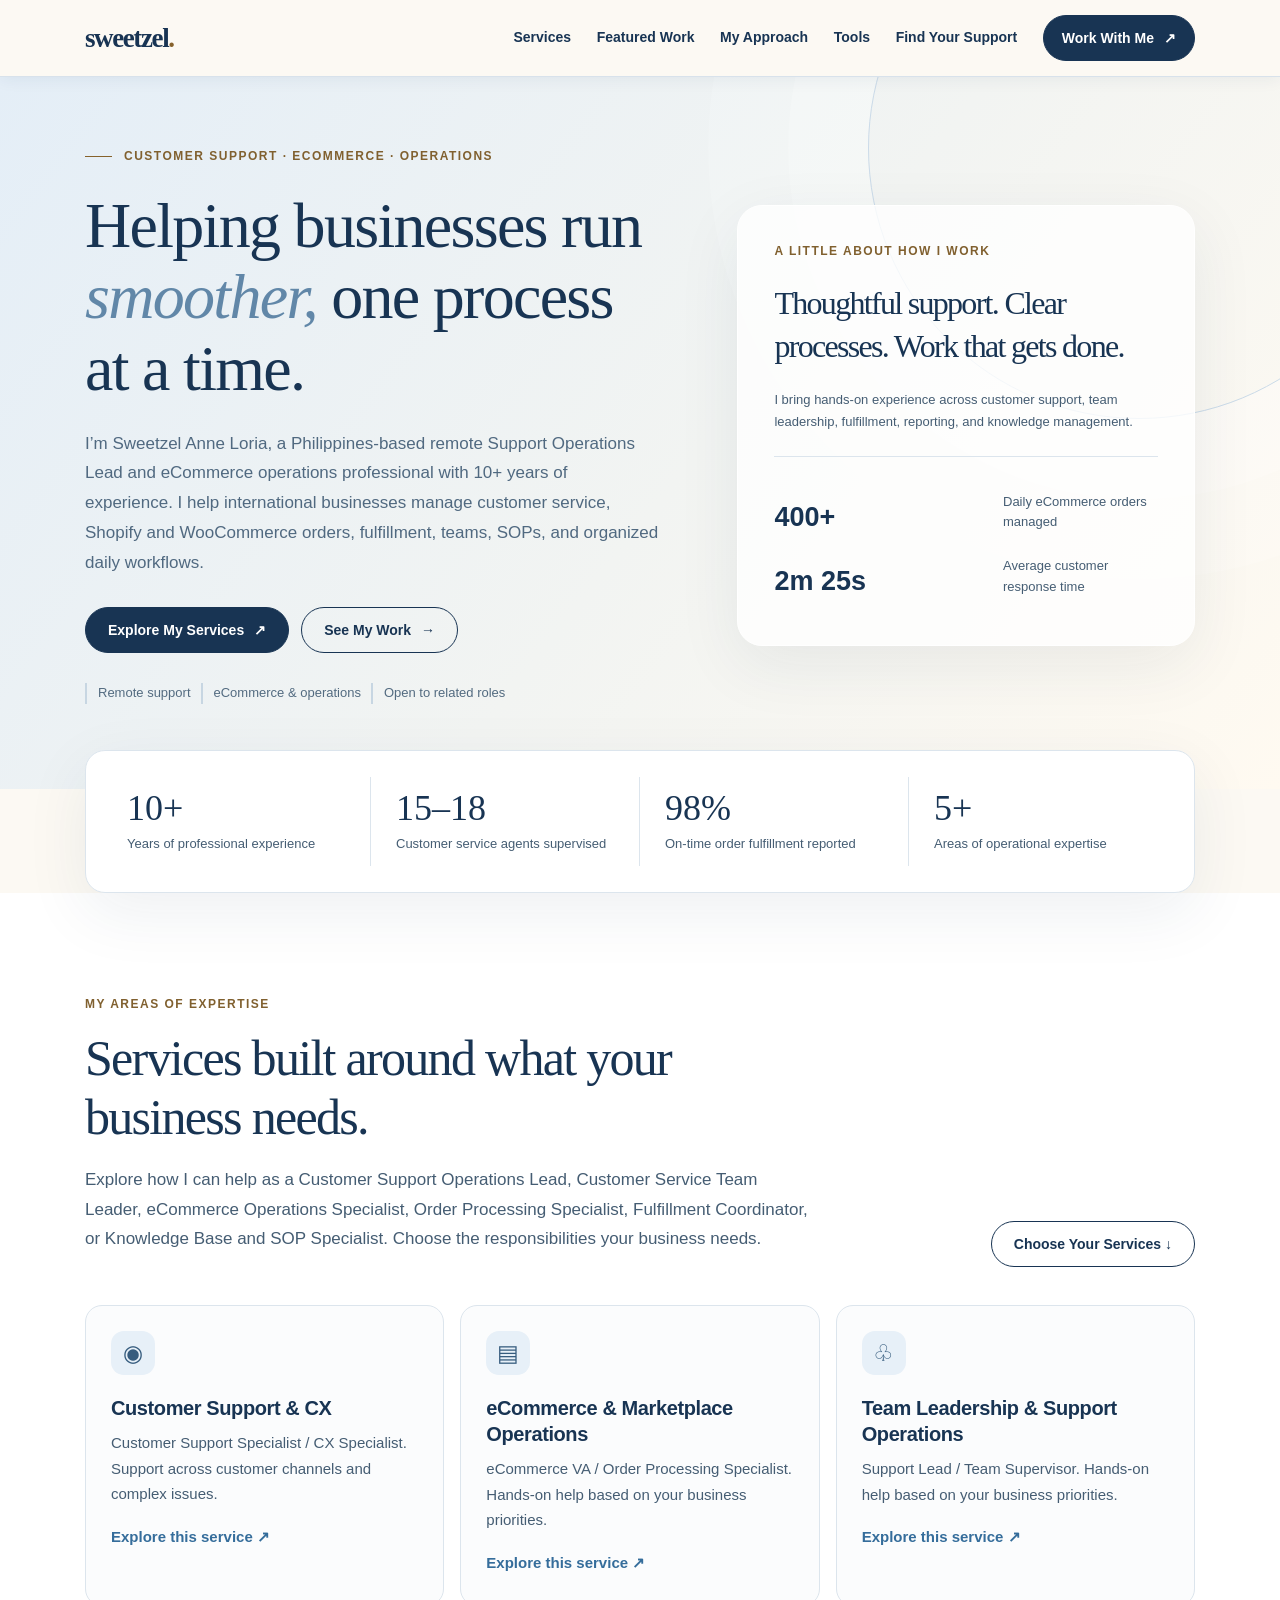
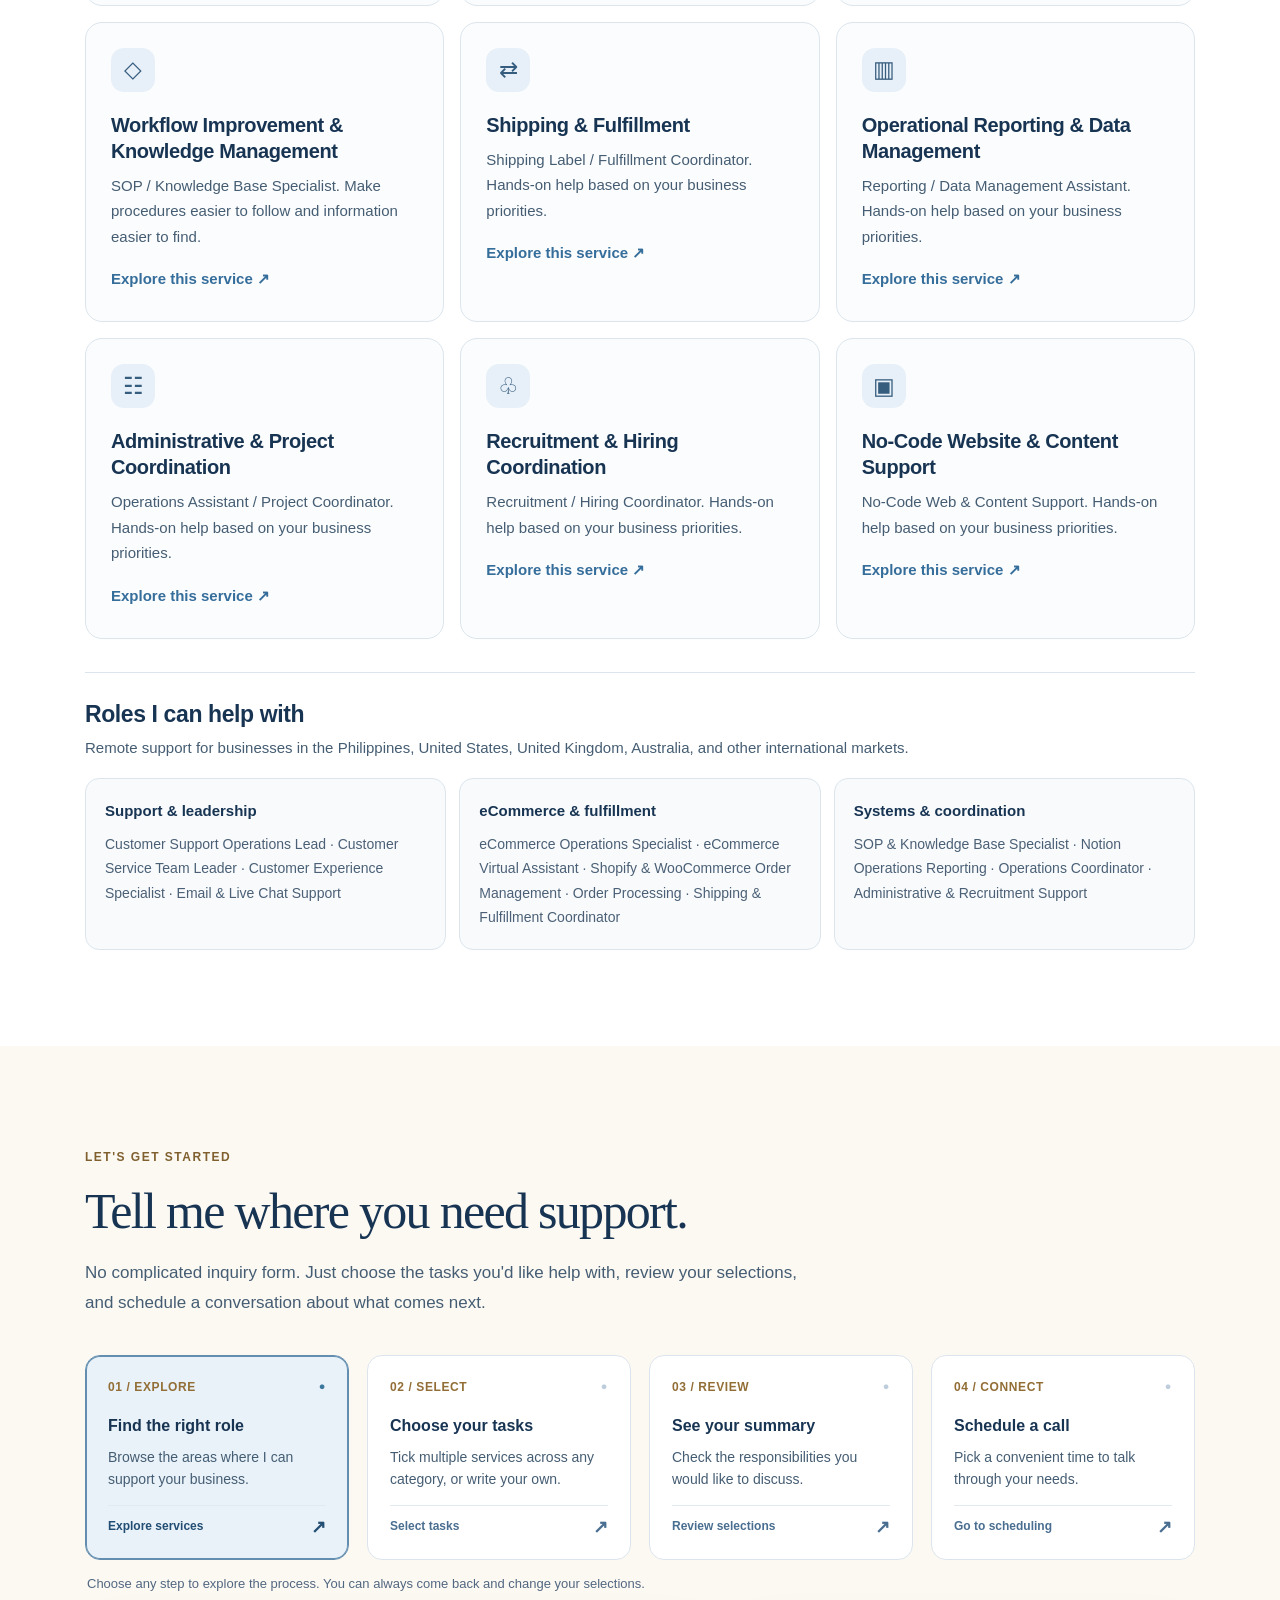
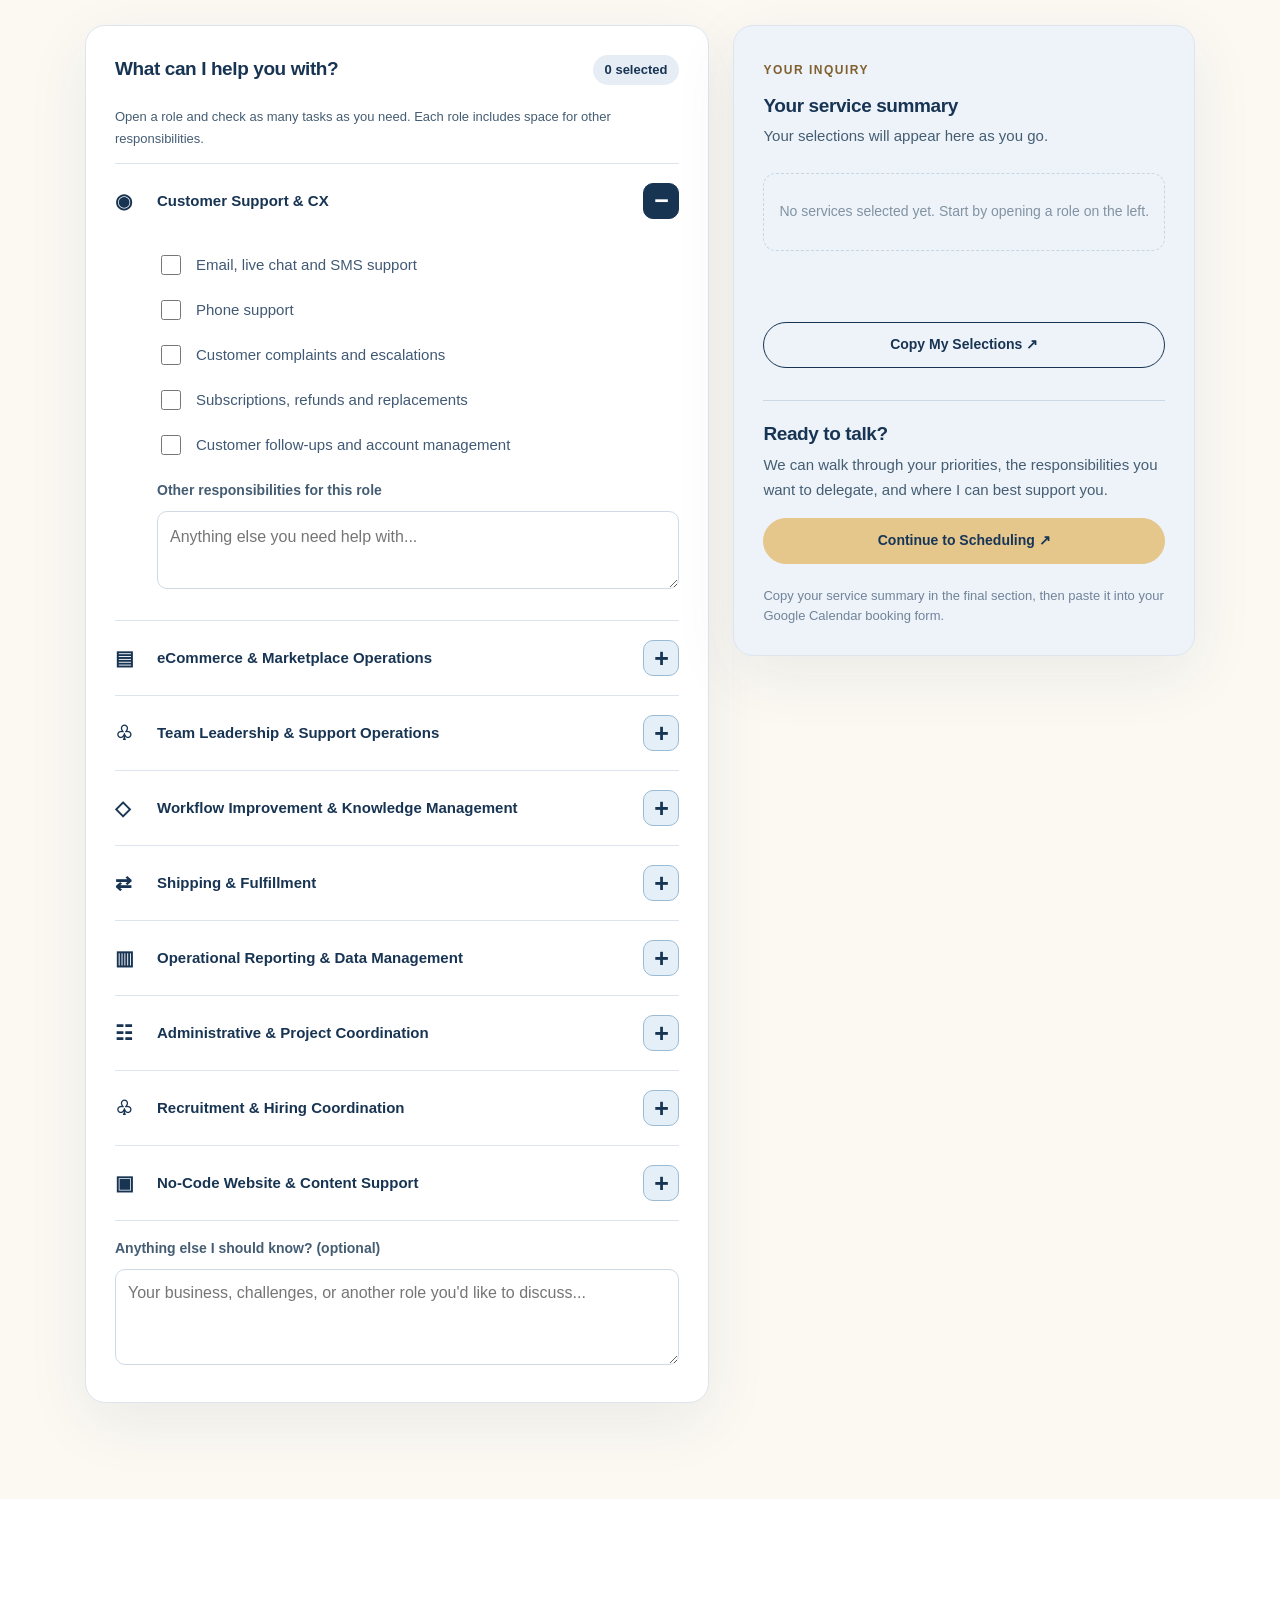
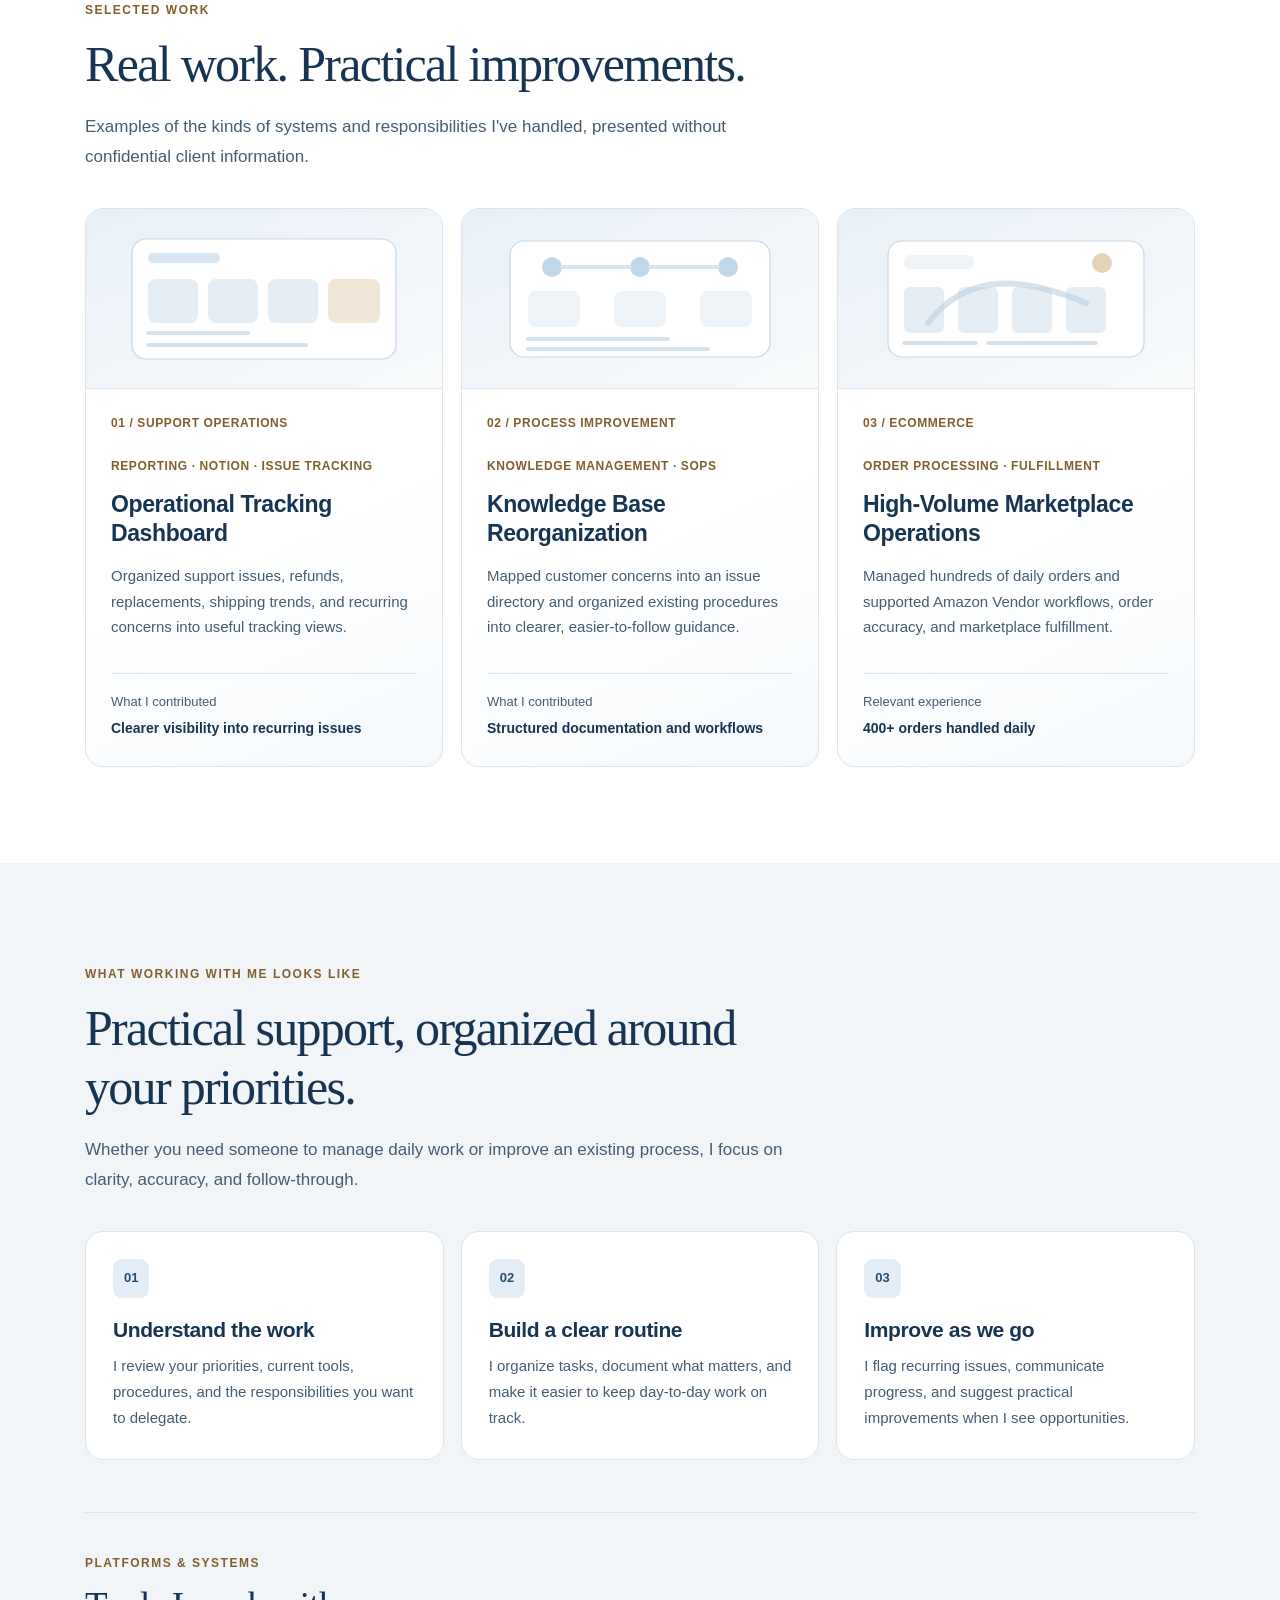
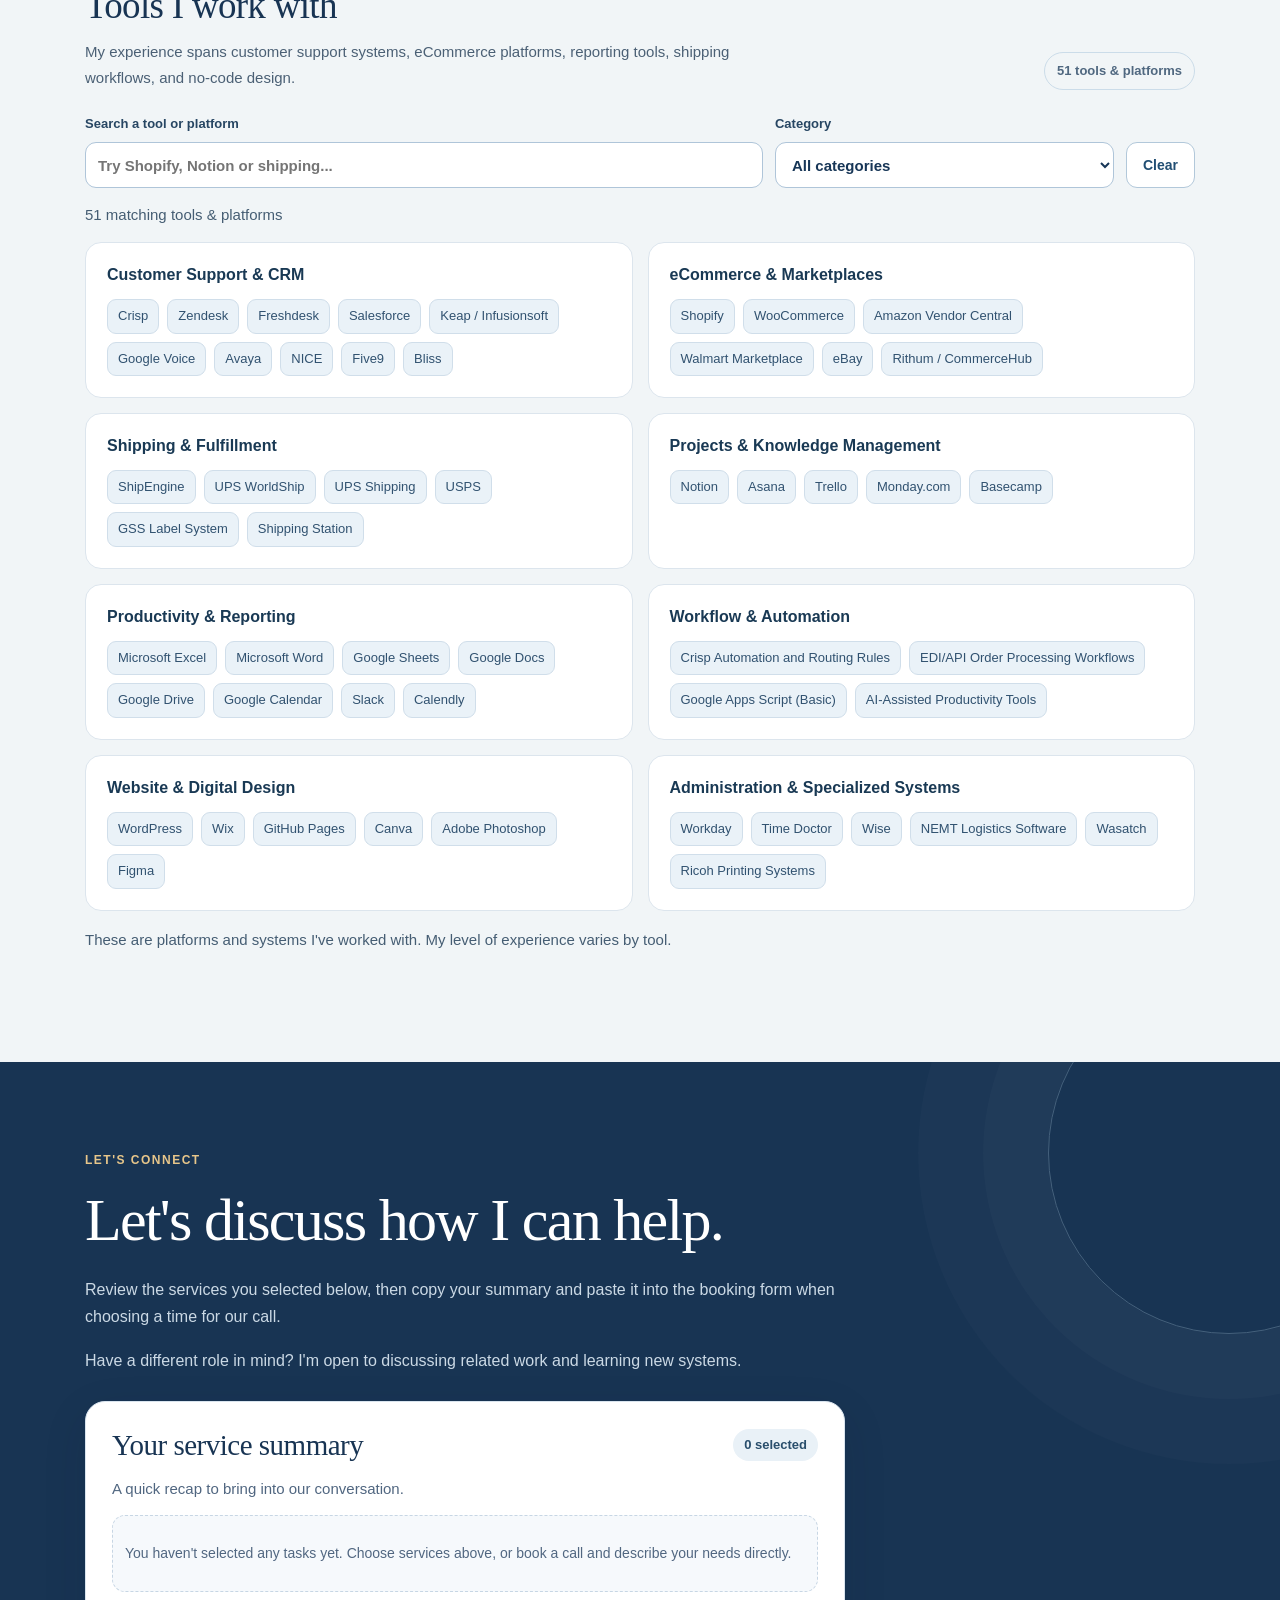
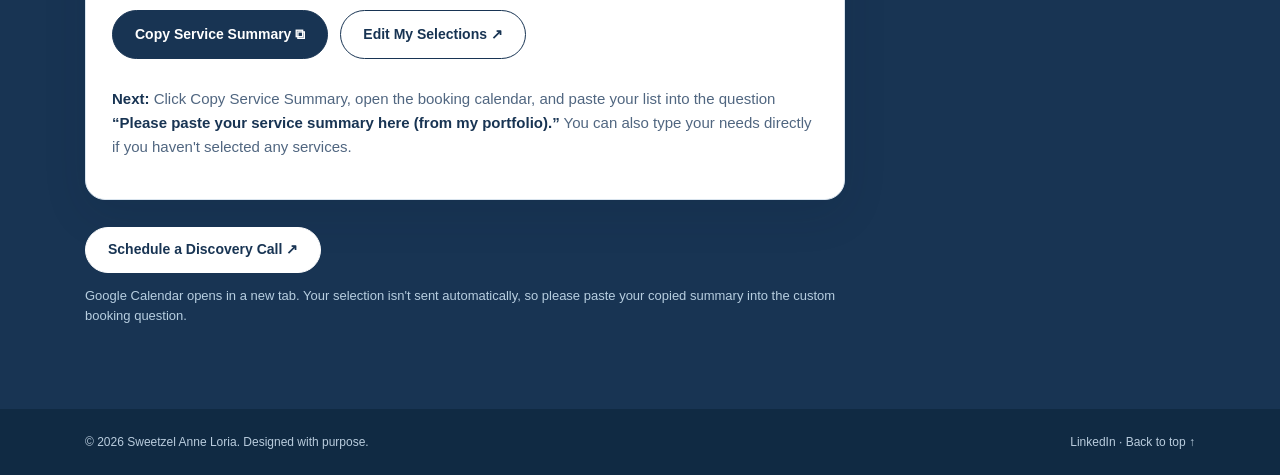
==== commit f72f2bcd: "Add files via upload" ====
--- a/index.html
+++ b/index.html
@@ -2,8 +2,20 @@
 <html lang="en">
 <head>
 <meta charset="utf-8"><meta name="viewport" content="width=device-width, initial-scale=1">
-<meta name="description" content="Portfolio of Sweetzel Anne Loria, specializing in support operations, eCommerce, process improvement, and team coordination.">
-<title>Sweetzel Anne Loria | Support & eCommerce Operations</title>
+<meta name="description" content="Sweetzel Anne Loria is a Philippines-based remote Support Operations Lead and eCommerce Operations Specialist with 10+ years of experience in customer support, Shopify, WooCommerce, order fulfillment, SOPs and team leadership.">
+<title>Sweetzel Anne Loria | Support Operations Lead & eCommerce Specialist</title>
+<meta name="robots" content="index, follow, max-image-preview:large">
+<link rel="canonical" href="https://sweetzelloria-droid.github.io/sweetzel-portfolio/">
+<meta property="og:type" content="website">
+<meta property="og:site_name" content="Sweetzel Anne Loria Portfolio">
+<meta property="og:title" content="Sweetzel Anne Loria | Support Operations Lead & eCommerce Specialist">
+<meta property="og:description" content="Remote customer support leadership, Shopify and WooCommerce operations, order fulfillment, SOP development and knowledge management. Based in the Philippines, working with international businesses.">
+<meta property="og:url" content="https://sweetzelloria-droid.github.io/sweetzel-portfolio/">
+<meta name="twitter:card" content="summary">
+<meta name="twitter:title" content="Sweetzel Anne Loria | Support Operations & eCommerce">
+<meta name="twitter:description" content="Remote eCommerce, customer support operations, SOPs and fulfillment support from the Philippines.">
+<meta name="theme-color" content="#183453">
+<script type="application/ld+json">{"@context":"https://schema.org","@graph":[{"@type":"Person","@id":"https://sweetzelloria-droid.github.io/sweetzel-portfolio/#person","name":"Sweetzel Anne Loria","alternateName":"Sweetzel","url":"https://sweetzelloria-droid.github.io/sweetzel-portfolio/","sameAs":["https://www.linkedin.com/in/sweetzell/"],"knowsAbout":["Customer Support Operations","Customer Service Team Leadership","eCommerce Operations","Shopify Order Management","WooCommerce Subscription Management","Amazon Vendor Central","SOP Development","Notion Knowledge Management","Shipping and Fulfillment","Operations Reporting"],"description":"Philippines-based support operations and eCommerce professional who works remotely with international businesses."},{"@type":"WebSite","@id":"https://sweetzelloria-droid.github.io/sweetzel-portfolio/#website","url":"https://sweetzelloria-droid.github.io/sweetzel-portfolio/","name":"Sweetzel Anne Loria Portfolio","inLanguage":"en","publisher":{"@id":"https://sweetzelloria-droid.github.io/sweetzel-portfolio/#person"}}]}</script>
 <style>
 :root{--ink:#183453;--muted:#61748a;--blue:#dfeaf5;--cream:#fcf9f3;--gold:#b79252;--edge:#dce5ed;--paper:#fff;--shadow:0 19px 65px rgba(29,56,86,.075)}*{box-sizing:border-box}html{scroll-behavior:smooth;scroll-padding-top:100px}body{margin:0;background:var(--cream);color:var(--ink);font:15px/1.65 'Segoe UI',Arial,sans-serif}button,input,textarea{font:inherit}button,a{-webkit-tap-highlight-color:transparent}a{color:inherit;text-decoration:none}.wrap{max-width:1170px;margin:auto;padding:0 30px}.topbar{position:sticky;top:0;z-index:40;background:rgba(252,249,243,.94);backdrop-filter:blur(18px);border-bottom:1px solid rgba(24,52,83,.09)}.nav{height:78px;display:flex;align-items:center;justify-content:space-between;gap:20px}.brand{font:700 27px/1.1 Georgia,serif;letter-spacing:-1.4px}.brand b{color:var(--gold)}.navlinks{display:flex;gap:28px;align-items:center;font-size:13px;font-weight:600}.navlinks a:not(.btn):hover{color:var(--gold)}.btn{background:var(--ink);border:1px solid var(--ink);border-radius:100px;padding:12px 22px;display:inline-flex;gap:10px;align-items:center;justify-content:center;color:white;font-size:13px;font-weight:700;cursor:pointer;transition:transform .25s,box-shadow .25s,background .25s}.btn:hover{transform:translateY(-3px);box-shadow:0 11px 27px rgba(24,52,83,.23)}.btn.secondary{background:transparent;color:var(--ink)}.btn.secondary:hover{background:white}.btn.light{background:white;color:var(--ink);border-color:white}.btn.gold{background:var(--gold);border-color:var(--gold);color:#fff}.nav .btn{animation:halo 3s ease-in-out infinite}@keyframes halo{0%,100%{box-shadow:0 0 0 0 rgba(183,146,82,.26)}50%{box-shadow:0 0 0 8px rgba(183,146,82,0)}}.mobileToggle{display:none;border:0;background:none;font-size:25px;color:var(--ink)}.hero{background:linear-gradient(128deg,#e4eef7 0%,#f2f4f2 54%,#fffaf1 100%);position:relative;overflow:hidden}.hero:before{content:'';position:absolute;right:-130px;top:-200px;width:540px;height:540px;border:1px solid #cbdbe9;border-radius:50%;box-shadow:0 0 0 80px rgba(255,255,255,.17),0 0 0 160px rgba(255,255,255,.13)}.heroGrid{display:grid;grid-template-columns:1.12fr .88fr;align-items:center;gap:70px;min-height:620px;padding-top:70px;padding-bottom:85px;position:relative}.eyebrow{display:flex;align-items:center;gap:12px;letter-spacing:2px;text-transform:uppercase;color:#94723f;font-size:11px;font-weight:800}.eyebrow:before{content:'';width:27px;height:1px;background:var(--gold)}h1,h2,h3,p{margin-top:0}h1,h2,.quote{font-family:Georgia,'Times New Roman',serif;font-weight:400;letter-spacing:-1.7px}h1{font-size:clamp(43px,5vw,72px);line-height:1.12;margin:24px 0}h1 em{color:#6187a8;font-weight:400}h2{font-size:clamp(34px,4vw,50px);line-height:1.19;margin:13px 0 17px}h3{font-size:19px;line-height:1.3;letter-spacing:-.4px}.lead{font-size:17px;color:#506980;max-width:575px;line-height:1.8}.heroButtons{display:flex;gap:12px;flex-wrap:wrap;margin:30px 0}.heroMeta{display:flex;gap:10px;flex-wrap:wrap;color:#536b80;font-size:12px}.heroMeta span{border-left:2px solid #c7d6e2;padding-left:11px}.featurePanel{background:rgba(255,255,255,.79);border:1px solid white;border-radius:25px;padding:36px;box-shadow:var(--shadow);position:relative}.panelTop{font-size:11px;color:var(--gold);font-weight:800;text-transform:uppercase;letter-spacing:2px}.featurePanel .quote{font-size:32px;line-height:1.32;margin:22px 0}.featurePanel .miniDivider{height:1px;background:var(--edge);margin:23px 0}.figureRow{display:flex;align-items:flex-end;justify-content:space-between;gap:10px;padding:12px 0}.figureRow strong{font-size:27px;line-height:1.1}.figureRow span{font-size:12px;color:var(--muted);max-width:155px}section{padding:96px 0}.sectionHeading{max-width:730px;margin-bottom:37px}.sectionHeading p{color:var(--muted);font-size:16px;line-height:1.75}.tiny{font-size:11px;text-transform:uppercase;letter-spacing:2px;color:var(--gold);font-weight:800}.stats{margin-top:-39px;position:relative;z-index:4}.statsRow{background:white;border:1px solid var(--edge);border-radius:20px;display:grid;grid-template-columns:repeat(4,1fr);box-shadow:var(--shadow);padding:26px 16px}.stat{padding:10px 25px;border-right:1px solid var(--edge)}.stat:last-child{border:0}.stat strong{display:block;font:400 36px Georgia,serif}.stat span{font-size:12px;color:var(--muted)}.services{background:#fff}.serviceIntro{display:flex;justify-content:space-between;gap:30px;align-items:end}.serviceIntro .sectionHeading{margin-bottom:34px}.serviceGrid{display:grid;grid-template-columns:repeat(3,1fr);gap:16px}.service{background:#fbfcfd;border:1px solid var(--edge);border-radius:17px;padding:25px;min-height:225px;transition:transform .25s,border .25s,box-shadow .25s}.service:hover{transform:translateY(-5px);border-color:#9cb9d2;box-shadow:var(--shadow)}.iconBox{width:44px;height:44px;border-radius:13px;background:#e7f0f8;color:#365c7e;display:flex;align-items:center;justify-content:center;margin-bottom:20px;font-size:23px}.service h3{margin:0 0 9px}.service p{font-size:13px;color:var(--muted);line-height:1.7;margin:0 0 12px}.service a{font-size:12px;color:#356d9b;font-weight:700}.how{background:var(--cream)}.steps{display:grid;grid-template-columns:repeat(4,1fr);gap:12px;position:relative}.step{padding:22px;border-radius:15px;background:white;border:1px solid var(--edge);min-height:166px;position:relative}.step .num{display:block;color:var(--gold);font-weight:800;font-size:12px;margin-bottom:16px}.step strong{display:block;font-size:15px;margin-bottom:8px}.step p{font-size:12px;color:var(--muted)}.step:not(:last-child):after{content:'→';position:absolute;right:-14px;top:60px;z-index:2;background:var(--cream);color:var(--gold);font-size:22px;padding:0 3px}.planner{margin-top:30px;display:grid;grid-template-columns:1.15fr .85fr;gap:24px;align-items:start}.formShell,.summaryShell{background:#fff;border:1px solid var(--edge);border-radius:20px;padding:29px;box-shadow:var(--shadow)}.summaryShell{position:sticky;top:100px;background:#edf3f9}.formHead{display:flex;justify-content:space-between;align-items:center;gap:10px;margin-bottom:21px}.formHead h3{margin:0}.count{background:#e6edf5;border-radius:30px;padding:5px 12px;font-size:11px;font-weight:700}.role{border-top:1px solid var(--edge)}.role:last-of-type{border-bottom:1px solid var(--edge)}.roleBtn{width:100%;display:flex;align-items:center;gap:12px;padding:19px 0;border:0;background:none;color:var(--ink);cursor:pointer;text-align:left;font-weight:700;font-size:14px}.roleBtn .chevron{margin-left:auto;color:var(--muted);font-size:16px}.roleBtn .roleIcon{font-size:20px;width:30px}.roleContent{padding:0 0 23px 42px;display:none}.role.open .roleContent{display:block}.check{display:flex;align-items:flex-start;gap:11px;margin:10px 0;color:#405974;font-size:13px;cursor:pointer}.check input{accent-color:#325d80;width:17px;height:17px;flex-shrink:0;margin-top:2px;cursor:pointer}.otherLabel{display:block;color:var(--muted);font-size:12px;font-weight:700;margin:16px 0 8px}textarea,input[type=text],input[type=email]{width:100%;border:1px solid #cfdae5;border-radius:10px;padding:11px 12px;background:white;outline:none;font-size:13px;color:var(--ink);resize:vertical}textarea:focus,input[type=text]:focus,input[type=email]:focus{border-color:#7fa4c1;box-shadow:0 0 0 3px #dfeaf5}.summaryShell h3{margin:0 0 5px}.summaryShell>p{font-size:13px;color:var(--muted)}.summaryItems{min-height:125px;margin:24px 0}.empty{color:#8192a3;font-size:13px;text-align:center;padding:26px 12px;border:1px dashed #c7d6e4;border-radius:13px}.summaryGroup{margin:13px 0}.summaryGroup strong{font-size:12px;display:block}.summaryGroup ul{margin:6px 0 0;padding-left:20px;color:#566c7e;font-size:12px}.summaryShell .btn{width:100%;margin-bottom:11px}.note{font-size:11px;color:#70839a;line-height:1.6}.projects{background:white}.projectsGrid{display:grid;grid-template-columns:repeat(3,1fr);gap:18px}.project{border:1px solid var(--edge);border-radius:18px;overflow:hidden;background:white}.project:nth-child(2) .project:nth-child(3) .projectBody{padding:23px}.projectBody .tag{color:#9c7b49;text-transform:uppercase;letter-spacing:1px;font-size:10px;font-weight:800}.projectBody h3{margin:10px 0}.projectBody p{color:var(--muted);font-size:13px}.timeline{display:grid;grid-template-columns:1fr 1fr;gap:18px}.experience{background:#f1f5f7}.job{background:#fff;border:1px solid var(--edge);border-radius:15px;padding:25px}.job .period{color:var(--gold);font-size:11px;font-weight:800}.job h3{margin:11px 0 5px}.job p{font-size:13px;color:var(--muted);margin:0}.tools{display:flex;gap:10px;flex-wrap:wrap;margin-top:25px}.tools span{background:#fff;border:1px solid var(--edge);border-radius:50px;padding:8px 13px;font-size:12px;color:#506780}.contact{padding:83px 0;background:var(--ink);color:white;position:relative;overflow:hidden}.contact:after{content:'';position:absolute;width:360px;height:360px;border:1px solid #45617c;border-radius:50%;right:-130px;top:-90px;box-shadow:0 0 0 65px #ffffff05,0 0 0 130px #ffffff04}.contactContent{max-width:790px;position:relative;z-index:2}.contact h2{font-size:clamp(38px,5vw,60px);margin-bottom:20px}.contact p{color:#cbd9e5;font-size:16px}.contact .tiny{color:#e7c68a}.contactBtns{display:flex;gap:12px;flex-wrap:wrap;margin-top:27px}.footer{padding:23px 0;background:#102a43;color:#b9ccdd}.footInner{display:flex;justify-content:space-between;align-items:center;gap:20px;font-size:12px}.footInner a:hover{color:white}.toast{position:fixed;bottom:24px;left:50%;transform:translate(-50%,20px);opacity:0;pointer-events:none;z-index:100;background:#183453;color:#fff;border-radius:12px;padding:12px 20px;box-shadow:var(--shadow);font-size:13px;transition:.25s}.toast.show{opacity:1;transform:translate(-50%,0)}.floating{position:fixed;right:23px;bottom:23px;z-index:25;display:none}.hintBanner{font-size:12px;padding:10px 16px;background:#fff3dc;color:#7b5c28;border:1px solid #efd8ab;border-radius:10px;margin-top:13px}.reveal{opacity:0;transform:translateY(20px);transition:opacity .65s,transform .65s}.reveal.visible{opacity:1;transform:translateY(0)}@media(max-width:900px){.heroGrid{grid-template-columns:1fr;gap:24px;min-height:0;padding-top:70px}.featurePanel{max-width:560px}.serviceGrid,.projectsGrid{grid-template-columns:repeat(2,1fr)}.planner{grid-template-columns:1fr}.summaryShell{position:static}.navlinks{gap:16px}.navlinks a:not(.btn){display:none}.steps{grid-template-columns:repeat(2,1fr)}.step:nth-child(2):after{display:none}}@media(max-width:600px){.wrap{padding:0 20px}.nav{height:68px}.nav .btn{font-size:11px;padding:10px 13px}.heroGrid{padding:54px 20px 68px}.hero:before{width:330px;height:330px;right:-150px}.featurePanel{padding:25px}.featurePanel .quote{font-size:27px}.statsRow{grid-template-columns:repeat(2,1fr);padding:14px 6px}.stat{padding:14px}.stat:nth-child(2){border:0}.stat:nth-child(-n+2){border-bottom:1px solid var(--edge)}.stat strong{font-size:29px}section{padding:70px 0}.serviceGrid,.projectsGrid,.timeline{grid-template-columns:1fr}.service{min-height:0}.serviceIntro{display:block}.steps{gap:10px}.step{padding:16px;min-height:170px}.step:after{display:none!important}.formShell,.summaryShell{padding:19px}.roleContent{padding-left:0}.footInner{flex-direction:column;text-align:center}.floating{display:block}.contact{padding:69px 0}.heroButtons .btn{flex:1}h1{font-size:44px}.navlinks{display:flex}}
 @media(prefers-reduced-motion:reduce){html{scroll-behavior:auto}*,*:before,*:after{animation:none!important;transition:none!important}.reveal{opacity:1;transform:none}}
@@ -245,14 +257,24 @@
 .toolDisclaimer{color:#60758a;font-size:12px;line-height:1.6;margin-top:17px}
 @media(max-width:700px){.toolSectionHead{align-items:start;flex-direction:column}.toolControls{grid-template-columns:1fr 1fr}.toolSearchLabel{grid-column:1/-1}.toolGroups{grid-template-columns:1fr}.toolGroup{padding:18px}.toolControls select{font-size:14px}}
 @media(max-width:420px){.toolControls{grid-template-columns:1fr}.toolSearchLabel{grid-column:auto}.toolControls input,.toolControls select,.toolReset{height:46px}}
+
+/* Search-friendly role overview, matching the existing design */
+.roleKeywords{margin-top:33px;border-top:1px solid var(--edge);padding-top:27px}
+.roleKeywords h3{font-size:23px;margin-bottom:5px}
+.roleKeywords>p{color:var(--muted);font-size:15px;margin-bottom:18px}
+.roleKeywordGrid{display:grid;grid-template-columns:repeat(3,minmax(0,1fr));gap:13px}
+.roleKeywordGrid>div{background:#f8fafc;border:1px solid var(--edge);border-radius:14px;padding:19px;display:flex;flex-direction:column;gap:8px}
+.roleKeywordGrid strong{color:var(--ink);font-size:15px}
+.roleKeywordGrid span{color:#4b6076;font-size:14px;line-height:1.75}
+@media(max-width:780px){.roleKeywordGrid{grid-template-columns:1fr}.roleKeywordGrid>div{padding:16px}}
 </style>
 </head>
 <body>
 <header class="topbar" id="siteHeader"><div class="wrap nav"><a href="#home" class="brand" aria-label="Sweetzel, go to home">sweetzel<b>.</b></a><nav class="navlinks" id="mainNav" aria-label="Main navigation"><a href="#services">Services</a><a href="#projects">Featured Work</a><a href="#approach">My Approach</a><a href="#tools">Tools</a><a href="#planner">Find Your Support</a><a href="#contact" class="btn navCta">Work With Me <span aria-hidden="true">↗</span></a></nav><button class="mobileToggle" id="mobileToggle" type="button" aria-controls="mainNav" aria-expanded="false" aria-label="Open navigation menu"><span class="hamburger" aria-hidden="true"><i></i><i></i><i></i></span><span class="menuText">Menu</span></button></div></header>
 <main>
-<div class="hero" id="home"><div class="wrap heroGrid"><div class="reveal"><span class="eyebrow">Customer support · eCommerce · Operations</span><h1>Helping businesses run <em>smoother,</em> one process at a time.</h1><p class="lead">I’m Sweetzel, an operations professional with 10+ years of experience supporting customers, managing eCommerce workflows, guiding teams, and turning scattered processes into organized systems.</p><div class="heroButtons"><a class="btn" href="#services">Explore My Services <span>↗</span></a><a class="btn secondary" href="#projects">See My Work <span>→</span></a></div><div class="heroMeta"><span>Remote support</span><span>eCommerce & operations</span><span>Open to related roles</span></div></div><aside class="featurePanel reveal"><div class="panelTop">A little about how I work</div><div class="quote">Thoughtful support. Clear processes. Work that gets done.</div><p style="color:var(--muted);font-size:13px;margin:0">I bring hands-on experience across customer support, team leadership, fulfillment, reporting, and knowledge management.</p><div class="miniDivider"></div><div class="figureRow"><strong>400+</strong><span>Daily eCommerce orders managed</span></div><div class="figureRow"><strong>2m 25s</strong><span>Average customer response time</span></div></aside></div></div>
+<div class="hero" id="home"><div class="wrap heroGrid"><div class="reveal"><span class="eyebrow">Customer support · eCommerce · Operations</span><h1>Helping businesses run <em>smoother,</em> one process at a time.</h1><p class="lead">I’m Sweetzel Anne Loria, a Philippines-based remote Support Operations Lead and eCommerce operations professional with 10+ years of experience. I help international businesses manage customer service, Shopify and WooCommerce orders, fulfillment, teams, SOPs, and organized daily workflows.</p><div class="heroButtons"><a class="btn" href="#services">Explore My Services <span>↗</span></a><a class="btn secondary" href="#projects">See My Work <span>→</span></a></div><div class="heroMeta"><span>Remote support</span><span>eCommerce & operations</span><span>Open to related roles</span></div></div><aside class="featurePanel reveal"><div class="panelTop">A little about how I work</div><div class="quote">Thoughtful support. Clear processes. Work that gets done.</div><p style="color:var(--muted);font-size:13px;margin:0">I bring hands-on experience across customer support, team leadership, fulfillment, reporting, and knowledge management.</p><div class="miniDivider"></div><div class="figureRow"><strong>400+</strong><span>Daily eCommerce orders managed</span></div><div class="figureRow"><strong>2m 25s</strong><span>Average customer response time</span></div></aside></div></div>
 <div class="stats"><div class="wrap"><div class="statsRow"><div class="stat"><strong>10+</strong><span>Years of professional experience</span></div><div class="stat"><strong>15–18</strong><span>Customer service agents supervised</span></div><div class="stat"><strong>98%</strong><span>On-time order fulfillment reported</span></div><div class="stat"><strong>5+</strong><span>Areas of operational expertise</span></div></div></div></div>
-<section class="services" id="services"><div class="wrap"><div class="serviceIntro"><div class="sectionHeading reveal"><span class="tiny">My areas of expertise</span><h2>Services built around what your business needs.</h2><p>Explore the roles and responsibilities I can take on. Whether you need help with daily operations or building better processes, I can support the work behind a smoother business.</p></div><a href="#planner" class="btn secondary" style="margin-bottom:38px">Choose Your Services ↓</a></div><div class="serviceGrid" id="serviceCards"></div></div></section>
+<section class="services" id="services"><div class="wrap"><div class="serviceIntro"><div class="sectionHeading reveal"><span class="tiny">My areas of expertise</span><h2>Services built around what your business needs.</h2><p>Explore how I can help as a Customer Support Operations Lead, Customer Service Team Leader, eCommerce Operations Specialist, Order Processing Specialist, Fulfillment Coordinator, or Knowledge Base and SOP Specialist. Choose the responsibilities your business needs.</p></div><a href="#planner" class="btn secondary" style="margin-bottom:38px">Choose Your Services ↓</a></div><div class="serviceGrid" id="serviceCards"></div><div class="roleKeywords" aria-label="Roles and responsibilities I can support"><h3>Roles I can help with</h3><p>Remote support for businesses in the Philippines, United States, United Kingdom, Australia, and other international markets.</p><div class="roleKeywordGrid"><div><strong>Support &amp; leadership</strong><span>Customer Support Operations Lead · Customer Service Team Leader · Customer Experience Specialist · Email &amp; Live Chat Support</span></div><div><strong>eCommerce &amp; fulfillment</strong><span>eCommerce Operations Specialist · eCommerce Virtual Assistant · Shopify &amp; WooCommerce Order Management · Order Processing · Shipping &amp; Fulfillment Coordinator</span></div><div><strong>Systems &amp; coordination</strong><span>SOP &amp; Knowledge Base Specialist · Notion Operations Reporting · Operations Coordinator · Administrative &amp; Recruitment Support</span></div></div></div></div></section>
 <section class="how" id="planner"><div class="wrap"><div class="sectionHeading reveal"><span class="tiny">Let's get started</span><h2>Tell me where you need support.</h2><p>No complicated inquiry form. Just choose the tasks you'd like help with, review your selections, and schedule a conversation about what comes next.</p></div><div class="steps reveal" id="journeySteps" role="group" aria-label="Four steps to working together">
 <button class="step journeyStep is-active" type="button" data-step="1" data-target="services" aria-current="step"><span class="num">01 / EXPLORE <span class="stepState" aria-hidden="true">●</span></span><strong>Find the right role</strong><p>Browse the areas where I can support your business.</p><span class="stepAction">Explore services <span aria-hidden="true">↗</span></span></button>
 <button class="step journeyStep" type="button" data-step="2" data-target="serviceForm"><span class="num">02 / SELECT <span class="stepState" aria-hidden="true">●</span></span><strong>Choose your tasks</strong><p>Tick multiple services across any category, or write your own.</p><span class="stepAction">Select tasks <span aria-hidden="true">↗</span></span></button>
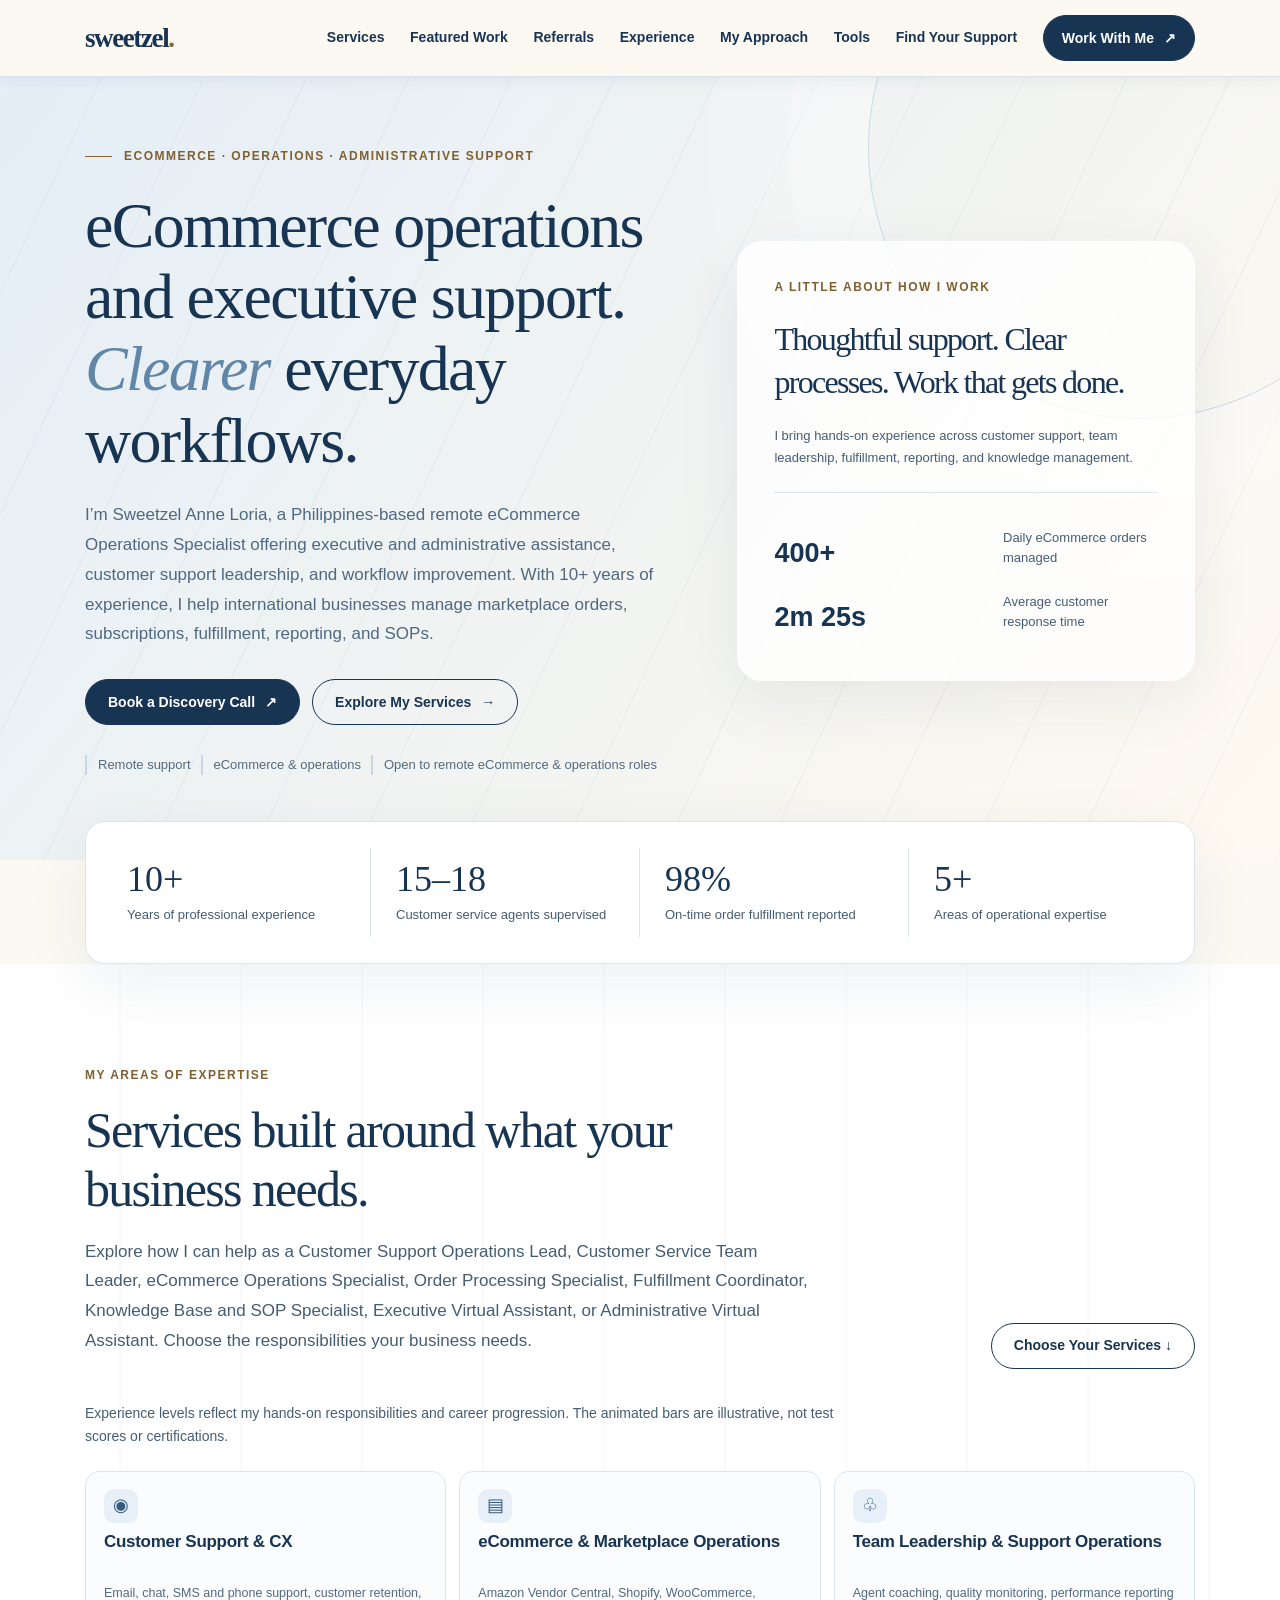
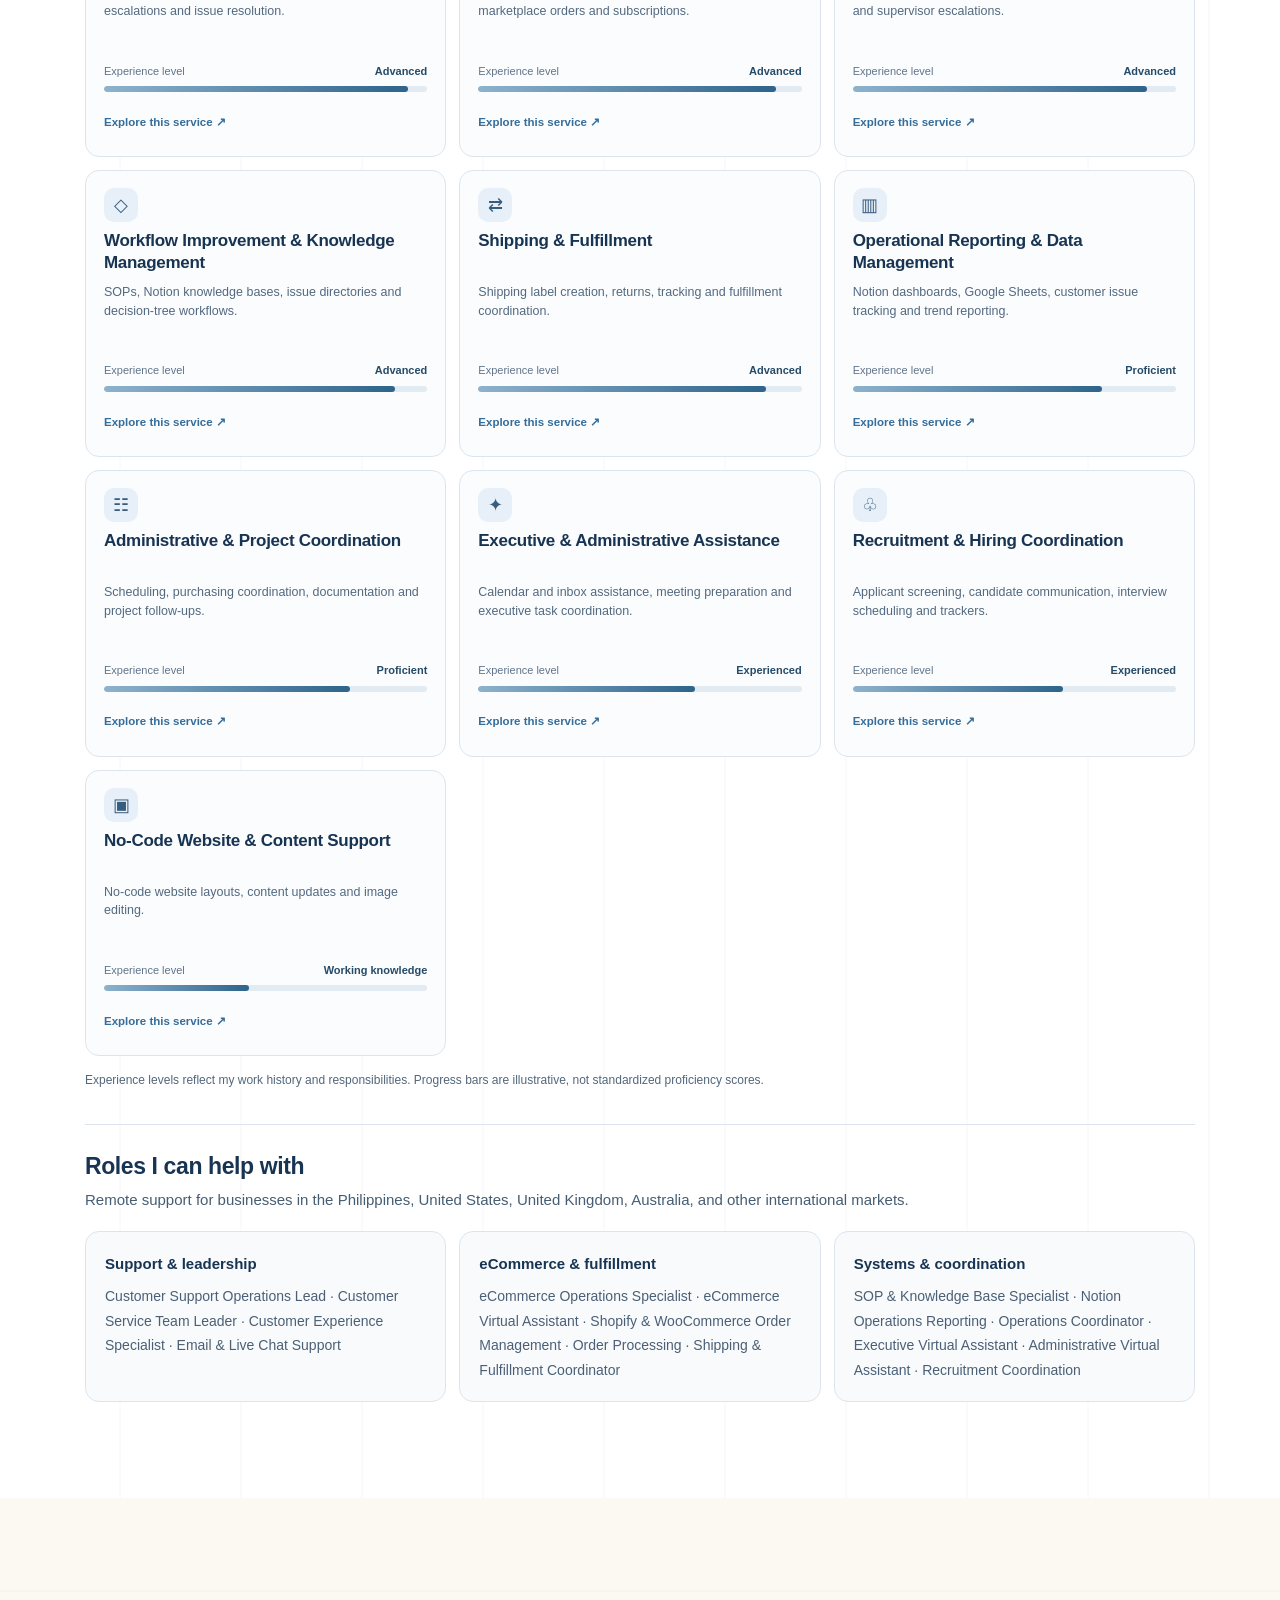
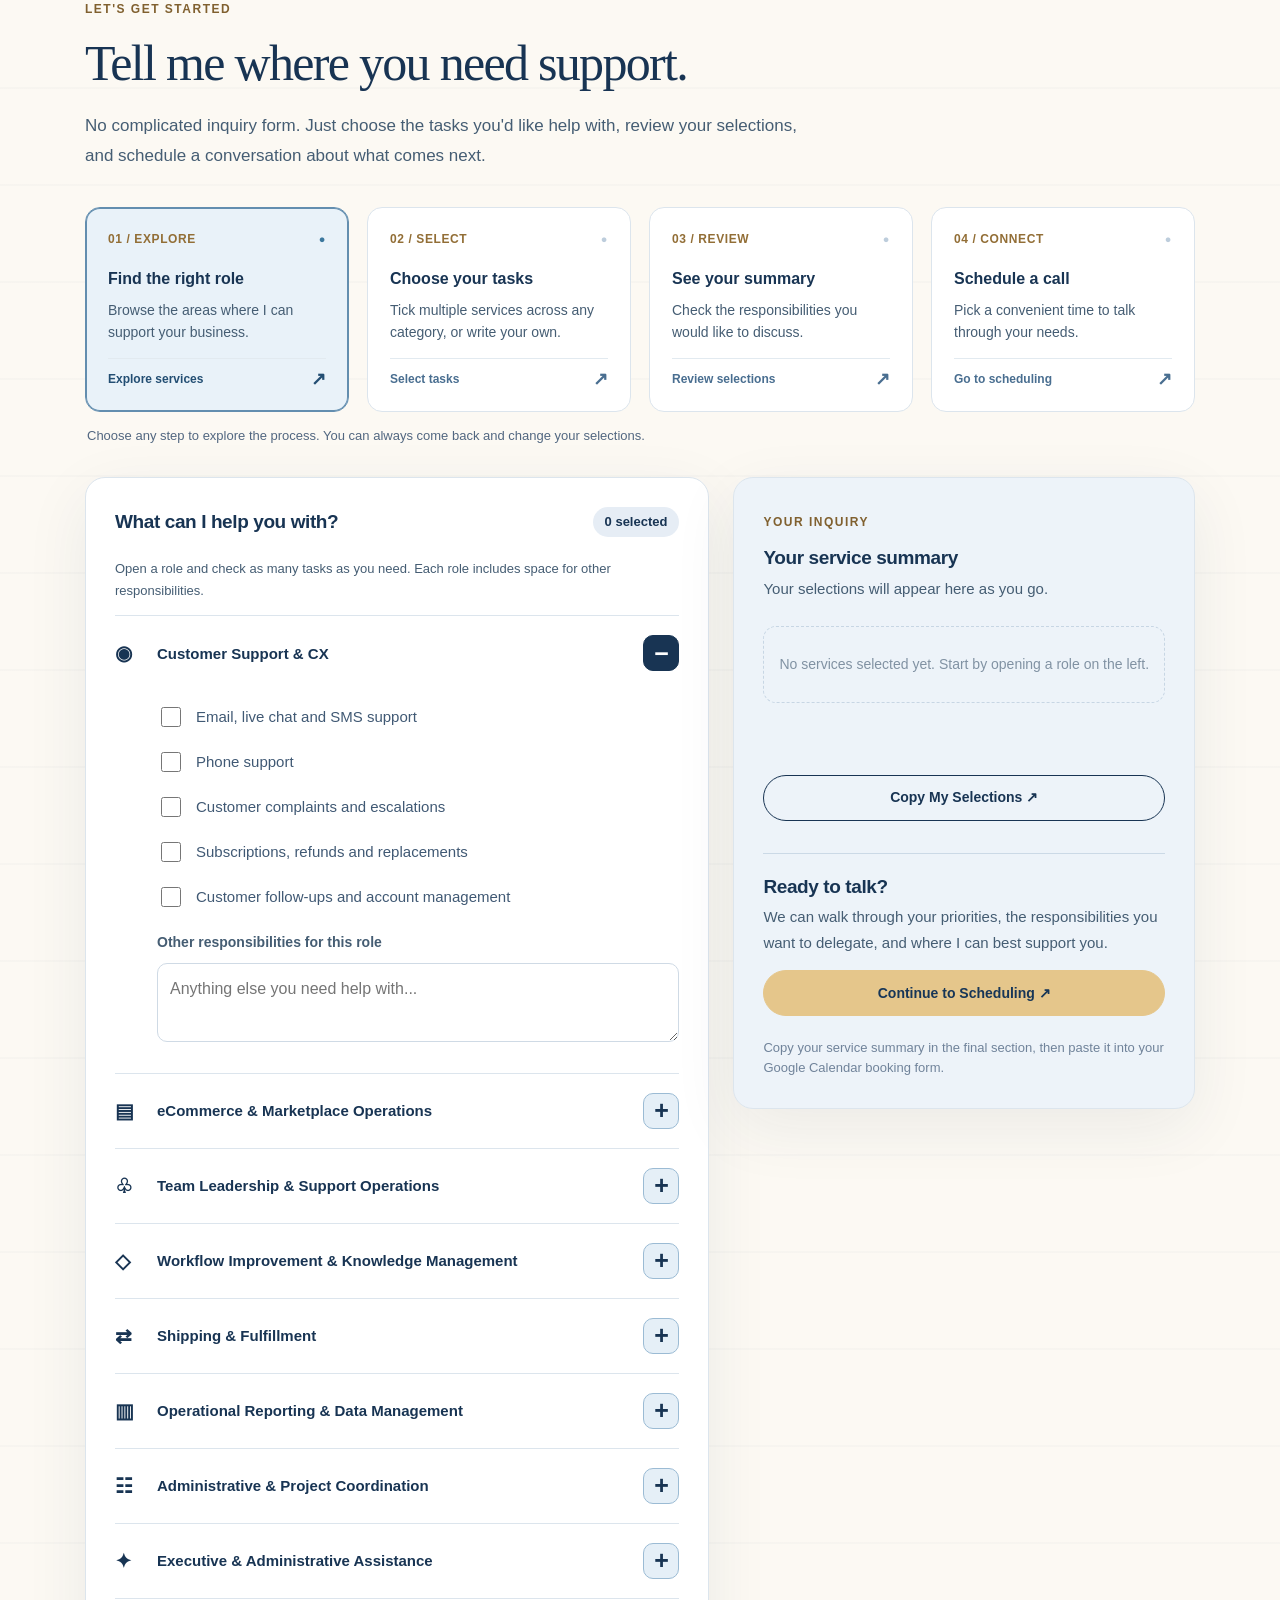
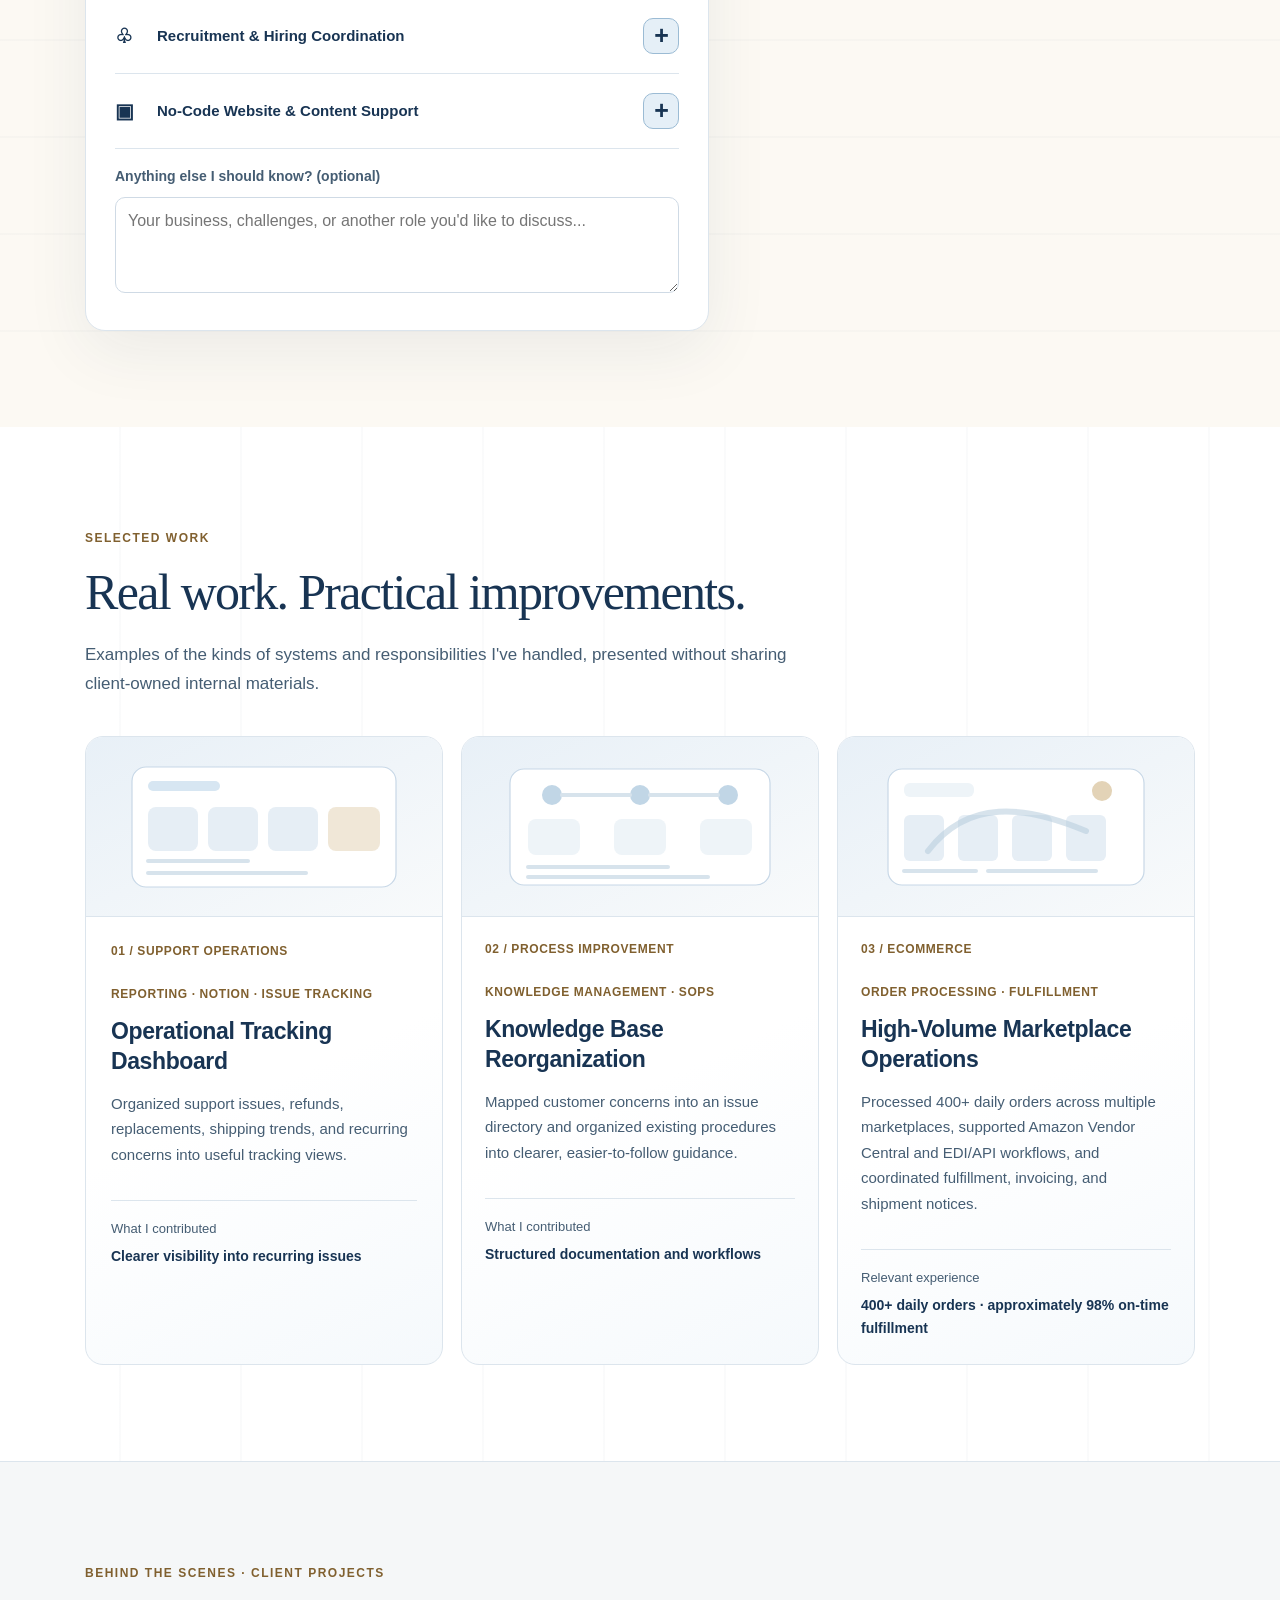
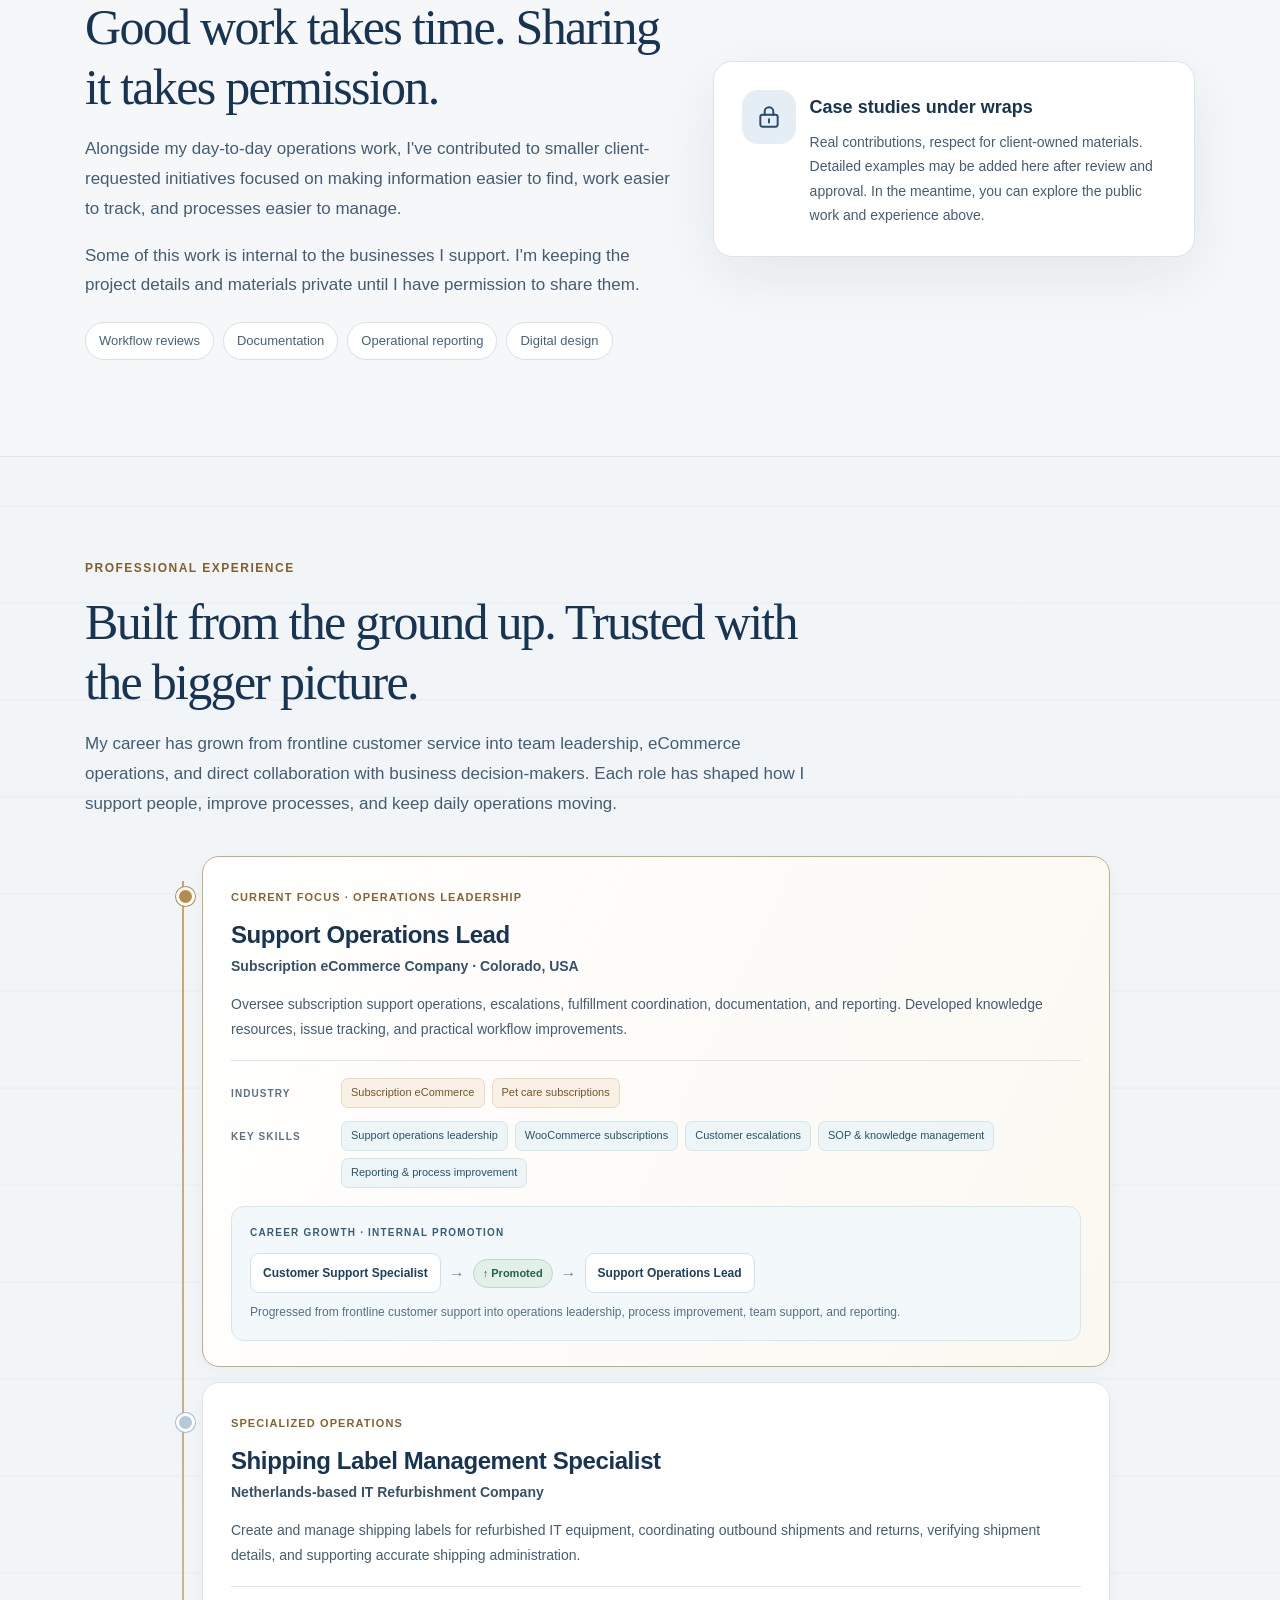
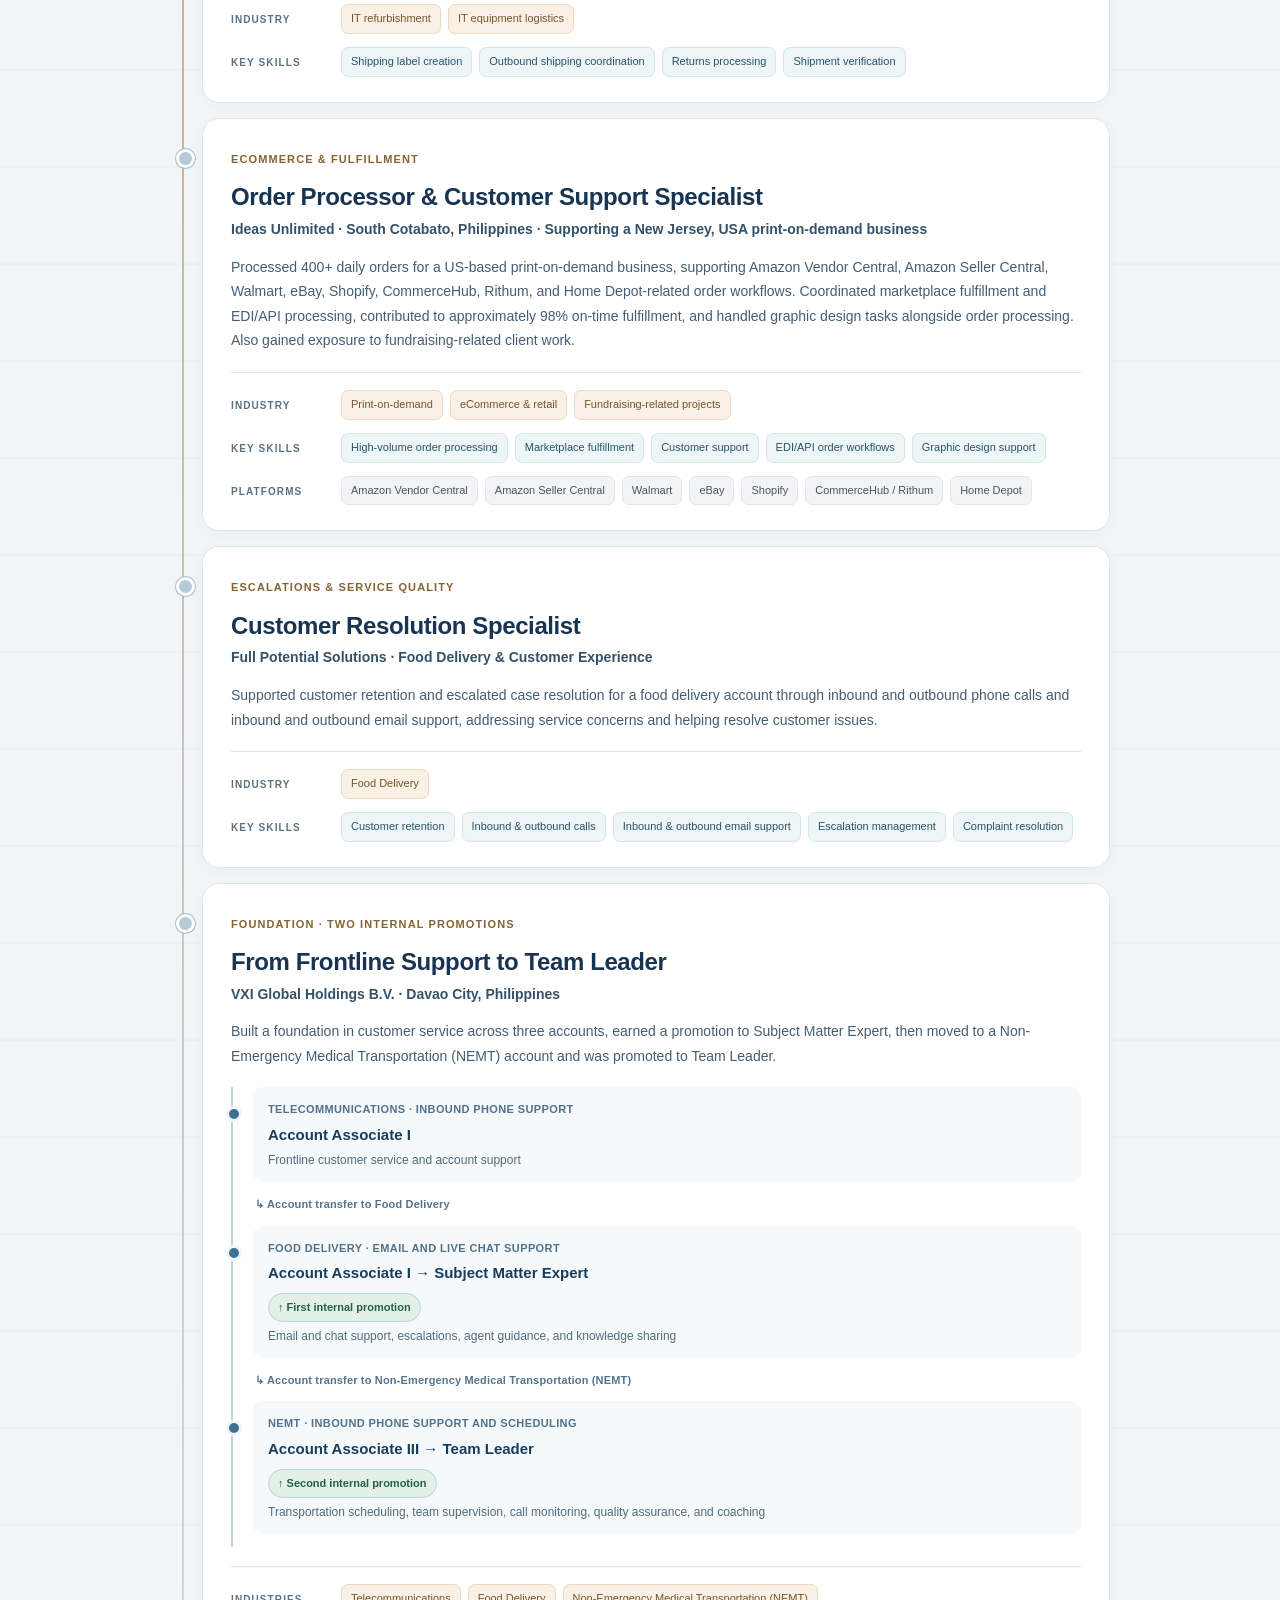
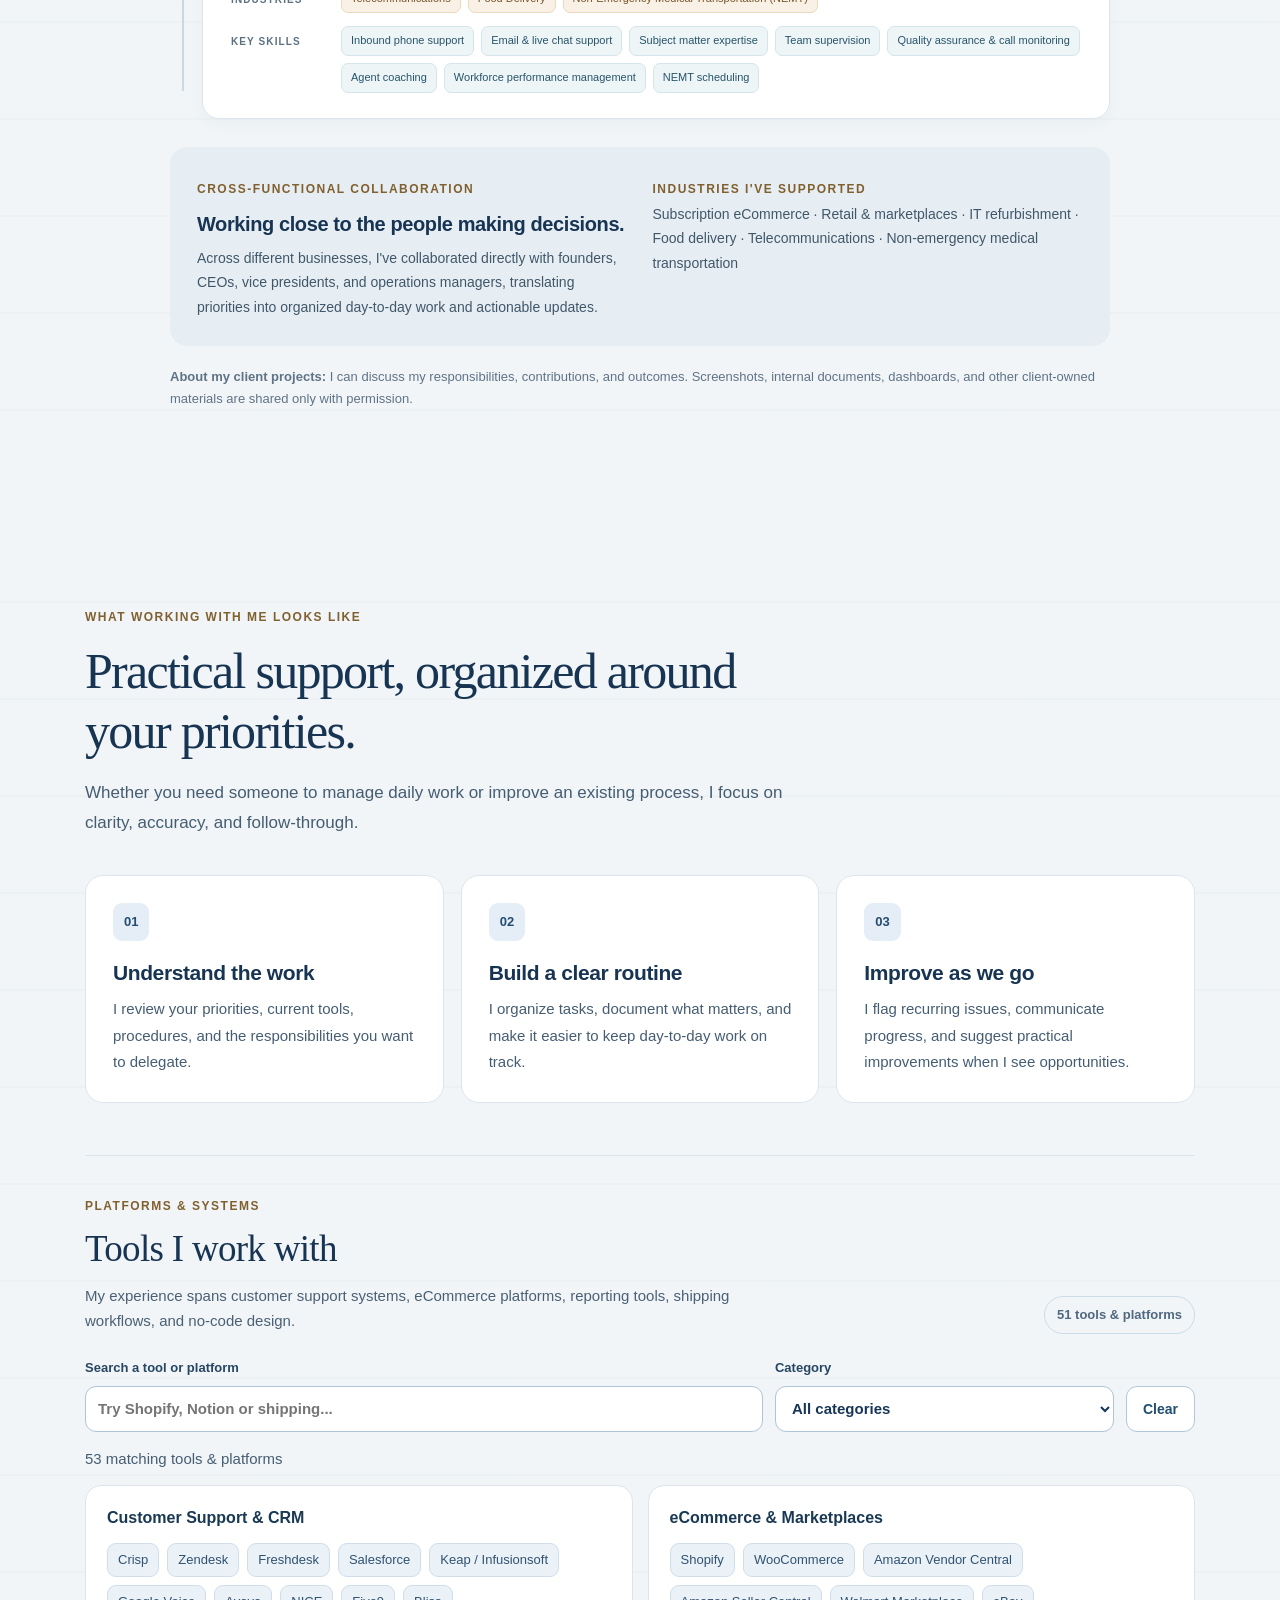
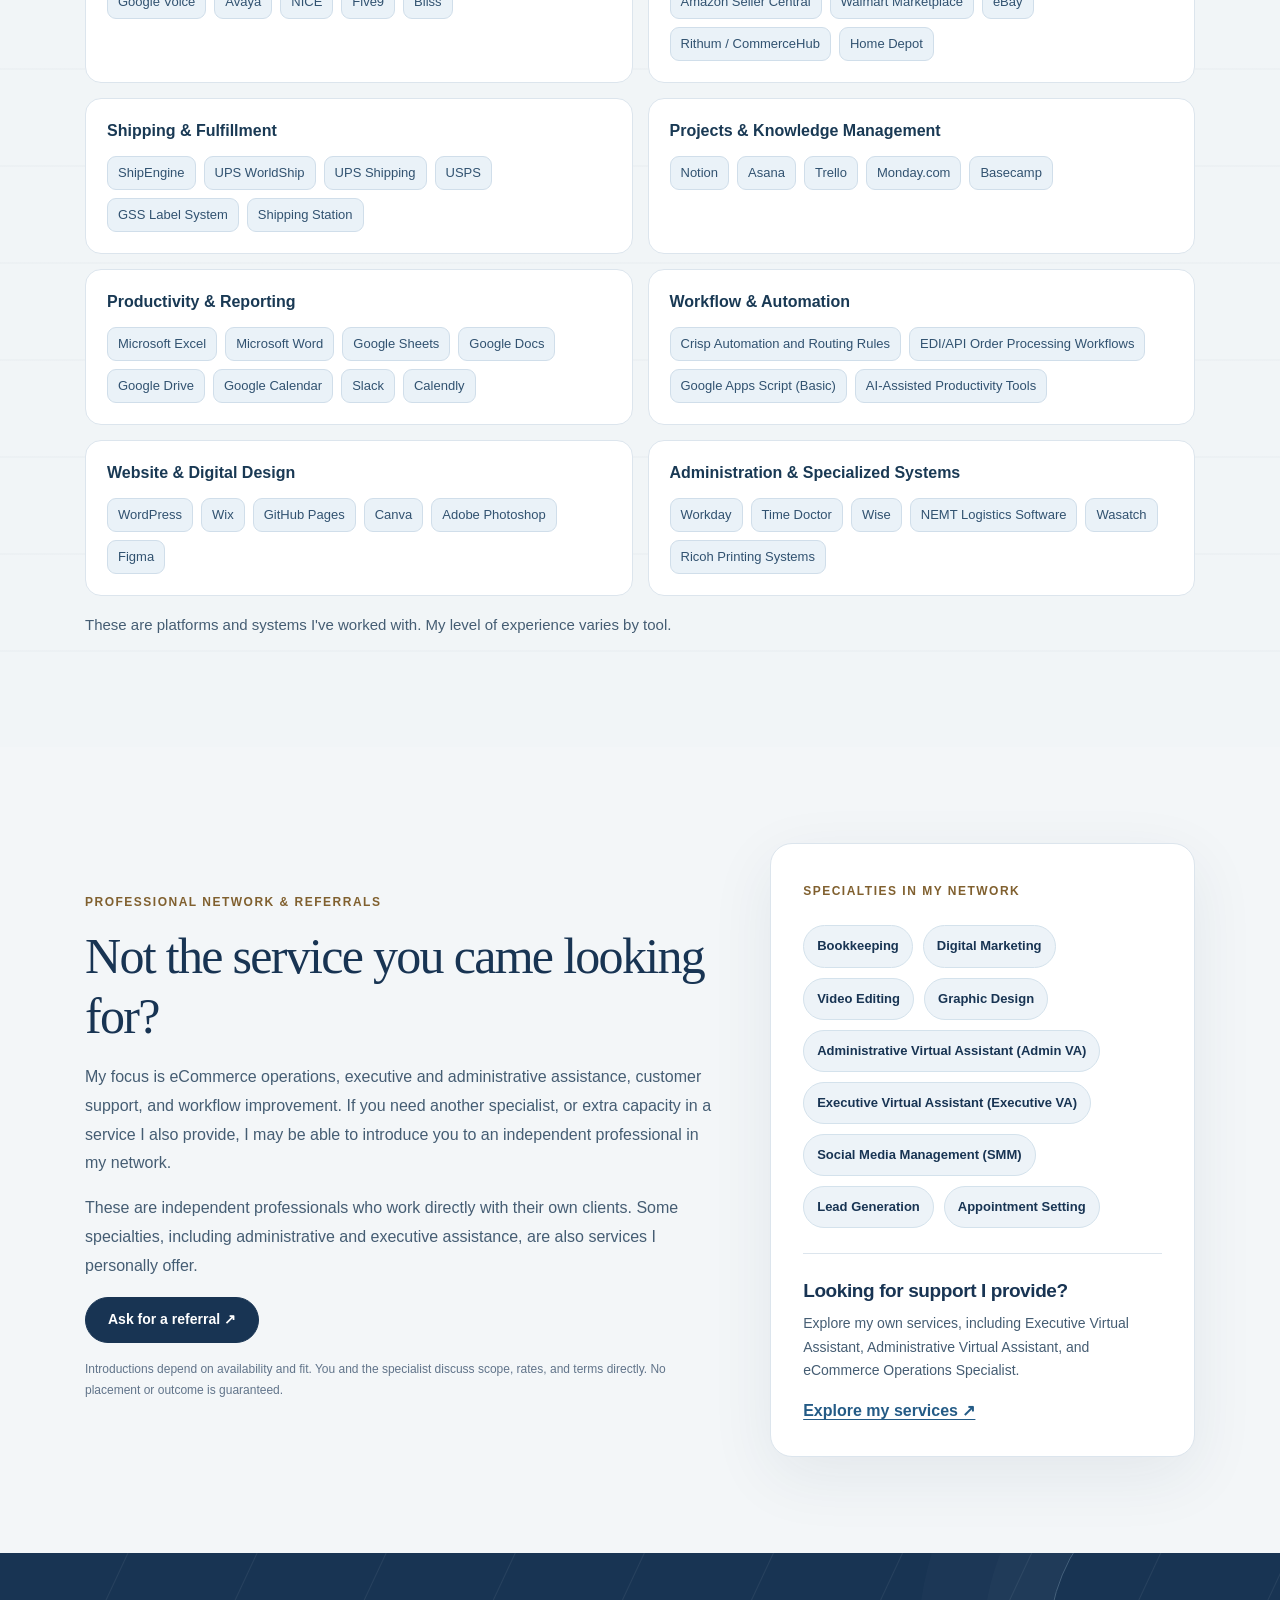
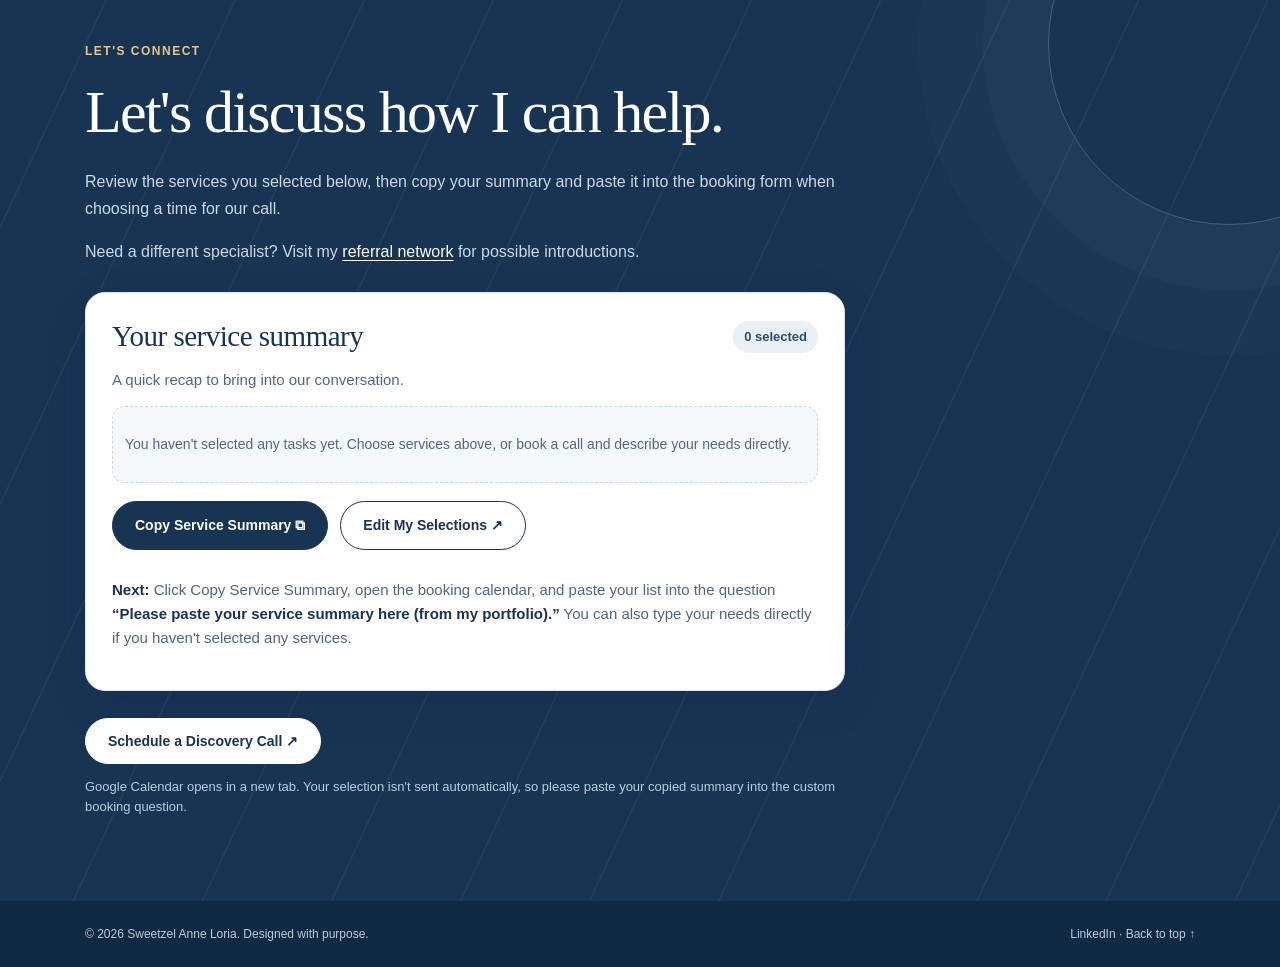
==== commit a273f2ed: "Add files via upload" ====
--- a/index.html
+++ b/index.html
@@ -1,23 +1,29 @@
 <!doctype html>
 <html lang="en">
 <head>
+  <link rel="icon" type="image/png" href="/sweetzel-portfolio/Favicon.png?v=2">
+  <link rel="apple-touch-icon" href="/sweetzel-portfolio/Favicon.png">
 <meta charset="utf-8"><meta name="viewport" content="width=device-width, initial-scale=1">
-<meta name="description" content="Sweetzel Anne Loria is a Philippines-based remote Support Operations Lead and eCommerce Operations Specialist with 10+ years of experience in customer support, Shopify, WooCommerce, order fulfillment, SOPs and team leadership.">
-<title>Sweetzel Anne Loria | Support Operations Lead & eCommerce Specialist</title>
+<meta name="description" content="Sweetzel Anne Loria provides remote eCommerce operations, executive and administrative assistance, customer support leadership, and SOP development from the Philippines.">
+<title>Sweetzel Anne Loria | eCommerce Operations & Support Lead</title>
 <meta name="robots" content="index, follow, max-image-preview:large">
 <link rel="canonical" href="https://sweetzelloria-droid.github.io/sweetzel-portfolio/">
 <meta property="og:type" content="website">
 <meta property="og:site_name" content="Sweetzel Anne Loria Portfolio">
-<meta property="og:title" content="Sweetzel Anne Loria | Support Operations Lead & eCommerce Specialist">
-<meta property="og:description" content="Remote customer support leadership, Shopify and WooCommerce operations, order fulfillment, SOP development and knowledge management. Based in the Philippines, working with international businesses.">
+<meta property="og:title" content="Sweetzel Anne Loria | eCommerce Operations & Support Lead">
+<meta property="og:description" content="Remote eCommerce operations, Amazon Vendor Central, Shopify and WooCommerce order management, fulfillment, SOP development, and support leadership. Based in the Philippines, working with international businesses.">
 <meta property="og:url" content="https://sweetzelloria-droid.github.io/sweetzel-portfolio/">
-<meta name="twitter:card" content="summary">
+<meta property="og:image" content="https://sweetzelloria-droid.github.io/sweetzel-portfolio/social-preview.png">
+<meta property="og:image:width" content="1200">
+<meta property="og:image:height" content="630">
+<meta property="og:image:alt" content="Sweetzel Anne Loria, eCommerce Operations and Executive Support">
+<meta name="twitter:card" content="summary_large_image">
 <meta name="twitter:title" content="Sweetzel Anne Loria | Support Operations & eCommerce">
 <meta name="twitter:description" content="Remote eCommerce, customer support operations, SOPs and fulfillment support from the Philippines.">
 <meta name="theme-color" content="#183453">
-<script type="application/ld+json">{"@context":"https://schema.org","@graph":[{"@type":"Person","@id":"https://sweetzelloria-droid.github.io/sweetzel-portfolio/#person","name":"Sweetzel Anne Loria","alternateName":"Sweetzel","url":"https://sweetzelloria-droid.github.io/sweetzel-portfolio/","sameAs":["https://www.linkedin.com/in/sweetzell/"],"knowsAbout":["Customer Support Operations","Customer Service Team Leadership","eCommerce Operations","Shopify Order Management","WooCommerce Subscription Management","Amazon Vendor Central","SOP Development","Notion Knowledge Management","Shipping and Fulfillment","Operations Reporting"],"description":"Philippines-based support operations and eCommerce professional who works remotely with international businesses."},{"@type":"WebSite","@id":"https://sweetzelloria-droid.github.io/sweetzel-portfolio/#website","url":"https://sweetzelloria-droid.github.io/sweetzel-portfolio/","name":"Sweetzel Anne Loria Portfolio","inLanguage":"en","publisher":{"@id":"https://sweetzelloria-droid.github.io/sweetzel-portfolio/#person"}}]}</script>
+<script type="application/ld+json">{"@context":"https://schema.org","@graph":[{"@type":"Person","@id":"https://sweetzelloria-droid.github.io/sweetzel-portfolio/#person","name":"Sweetzel Anne Loria","alternateName":"Sweetzel","url":"https://sweetzelloria-droid.github.io/sweetzel-portfolio/","sameAs":["https://www.linkedin.com/in/sweetzell/"],"knowsAbout":["Customer Support Operations","Customer Service Team Leadership","eCommerce Operations","Shopify Order Management","WooCommerce Subscription Management","Multichannel Marketplace Fulfillment","Amazon Vendor EDI/API Workflows","Amazon Vendor Central","SOP Development","Notion Knowledge Management","Shipping and Fulfillment","Operations Reporting","Executive Virtual Assistance","Administrative Virtual Assistance","Customer Retention"],"description":"Philippines-based support operations and eCommerce professional who works remotely with international businesses."},{"@type":"WebSite","@id":"https://sweetzelloria-droid.github.io/sweetzel-portfolio/#website","url":"https://sweetzelloria-droid.github.io/sweetzel-portfolio/","name":"Sweetzel Anne Loria Portfolio","inLanguage":"en","publisher":{"@id":"https://sweetzelloria-droid.github.io/sweetzel-portfolio/#person"}}]}</script>
 <style>
-:root{--ink:#183453;--muted:#61748a;--blue:#dfeaf5;--cream:#fcf9f3;--gold:#b79252;--edge:#dce5ed;--paper:#fff;--shadow:0 19px 65px rgba(29,56,86,.075)}*{box-sizing:border-box}html{scroll-behavior:smooth;scroll-padding-top:100px}body{margin:0;background:var(--cream);color:var(--ink);font:15px/1.65 'Segoe UI',Arial,sans-serif}button,input,textarea{font:inherit}button,a{-webkit-tap-highlight-color:transparent}a{color:inherit;text-decoration:none}.wrap{max-width:1170px;margin:auto;padding:0 30px}.topbar{position:sticky;top:0;z-index:40;background:rgba(252,249,243,.94);backdrop-filter:blur(18px);border-bottom:1px solid rgba(24,52,83,.09)}.nav{height:78px;display:flex;align-items:center;justify-content:space-between;gap:20px}.brand{font:700 27px/1.1 Georgia,serif;letter-spacing:-1.4px}.brand b{color:var(--gold)}.navlinks{display:flex;gap:28px;align-items:center;font-size:13px;font-weight:600}.navlinks a:not(.btn):hover{color:var(--gold)}.btn{background:var(--ink);border:1px solid var(--ink);border-radius:100px;padding:12px 22px;display:inline-flex;gap:10px;align-items:center;justify-content:center;color:white;font-size:13px;font-weight:700;cursor:pointer;transition:transform .25s,box-shadow .25s,background .25s}.btn:hover{transform:translateY(-3px);box-shadow:0 11px 27px rgba(24,52,83,.23)}.btn.secondary{background:transparent;color:var(--ink)}.btn.secondary:hover{background:white}.btn.light{background:white;color:var(--ink);border-color:white}.btn.gold{background:var(--gold);border-color:var(--gold);color:#fff}.nav .btn{animation:halo 3s ease-in-out infinite}@keyframes halo{0%,100%{box-shadow:0 0 0 0 rgba(183,146,82,.26)}50%{box-shadow:0 0 0 8px rgba(183,146,82,0)}}.mobileToggle{display:none;border:0;background:none;font-size:25px;color:var(--ink)}.hero{background:linear-gradient(128deg,#e4eef7 0%,#f2f4f2 54%,#fffaf1 100%);position:relative;overflow:hidden}.hero:before{content:'';position:absolute;right:-130px;top:-200px;width:540px;height:540px;border:1px solid #cbdbe9;border-radius:50%;box-shadow:0 0 0 80px rgba(255,255,255,.17),0 0 0 160px rgba(255,255,255,.13)}.heroGrid{display:grid;grid-template-columns:1.12fr .88fr;align-items:center;gap:70px;min-height:620px;padding-top:70px;padding-bottom:85px;position:relative}.eyebrow{display:flex;align-items:center;gap:12px;letter-spacing:2px;text-transform:uppercase;color:#94723f;font-size:11px;font-weight:800}.eyebrow:before{content:'';width:27px;height:1px;background:var(--gold)}h1,h2,h3,p{margin-top:0}h1,h2,.quote{font-family:Georgia,'Times New Roman',serif;font-weight:400;letter-spacing:-1.7px}h1{font-size:clamp(43px,5vw,72px);line-height:1.12;margin:24px 0}h1 em{color:#6187a8;font-weight:400}h2{font-size:clamp(34px,4vw,50px);line-height:1.19;margin:13px 0 17px}h3{font-size:19px;line-height:1.3;letter-spacing:-.4px}.lead{font-size:17px;color:#506980;max-width:575px;line-height:1.8}.heroButtons{display:flex;gap:12px;flex-wrap:wrap;margin:30px 0}.heroMeta{display:flex;gap:10px;flex-wrap:wrap;color:#536b80;font-size:12px}.heroMeta span{border-left:2px solid #c7d6e2;padding-left:11px}.featurePanel{background:rgba(255,255,255,.79);border:1px solid white;border-radius:25px;padding:36px;box-shadow:var(--shadow);position:relative}.panelTop{font-size:11px;color:var(--gold);font-weight:800;text-transform:uppercase;letter-spacing:2px}.featurePanel .quote{font-size:32px;line-height:1.32;margin:22px 0}.featurePanel .miniDivider{height:1px;background:var(--edge);margin:23px 0}.figureRow{display:flex;align-items:flex-end;justify-content:space-between;gap:10px;padding:12px 0}.figureRow strong{font-size:27px;line-height:1.1}.figureRow span{font-size:12px;color:var(--muted);max-width:155px}section{padding:96px 0}.sectionHeading{max-width:730px;margin-bottom:37px}.sectionHeading p{color:var(--muted);font-size:16px;line-height:1.75}.tiny{font-size:11px;text-transform:uppercase;letter-spacing:2px;color:var(--gold);font-weight:800}.stats{margin-top:-39px;position:relative;z-index:4}.statsRow{background:white;border:1px solid var(--edge);border-radius:20px;display:grid;grid-template-columns:repeat(4,1fr);box-shadow:var(--shadow);padding:26px 16px}.stat{padding:10px 25px;border-right:1px solid var(--edge)}.stat:last-child{border:0}.stat strong{display:block;font:400 36px Georgia,serif}.stat span{font-size:12px;color:var(--muted)}.services{background:#fff}.serviceIntro{display:flex;justify-content:space-between;gap:30px;align-items:end}.serviceIntro .sectionHeading{margin-bottom:34px}.serviceGrid{display:grid;grid-template-columns:repeat(3,1fr);gap:16px}.service{background:#fbfcfd;border:1px solid var(--edge);border-radius:17px;padding:25px;min-height:225px;transition:transform .25s,border .25s,box-shadow .25s}.service:hover{transform:translateY(-5px);border-color:#9cb9d2;box-shadow:var(--shadow)}.iconBox{width:44px;height:44px;border-radius:13px;background:#e7f0f8;color:#365c7e;display:flex;align-items:center;justify-content:center;margin-bottom:20px;font-size:23px}.service h3{margin:0 0 9px}.service p{font-size:13px;color:var(--muted);line-height:1.7;margin:0 0 12px}.service a{font-size:12px;color:#356d9b;font-weight:700}.how{background:var(--cream)}.steps{display:grid;grid-template-columns:repeat(4,1fr);gap:12px;position:relative}.step{padding:22px;border-radius:15px;background:white;border:1px solid var(--edge);min-height:166px;position:relative}.step .num{display:block;color:var(--gold);font-weight:800;font-size:12px;margin-bottom:16px}.step strong{display:block;font-size:15px;margin-bottom:8px}.step p{font-size:12px;color:var(--muted)}.step:not(:last-child):after{content:'→';position:absolute;right:-14px;top:60px;z-index:2;background:var(--cream);color:var(--gold);font-size:22px;padding:0 3px}.planner{margin-top:30px;display:grid;grid-template-columns:1.15fr .85fr;gap:24px;align-items:start}.formShell,.summaryShell{background:#fff;border:1px solid var(--edge);border-radius:20px;padding:29px;box-shadow:var(--shadow)}.summaryShell{position:sticky;top:100px;background:#edf3f9}.formHead{display:flex;justify-content:space-between;align-items:center;gap:10px;margin-bottom:21px}.formHead h3{margin:0}.count{background:#e6edf5;border-radius:30px;padding:5px 12px;font-size:11px;font-weight:700}.role{border-top:1px solid var(--edge)}.role:last-of-type{border-bottom:1px solid var(--edge)}.roleBtn{width:100%;display:flex;align-items:center;gap:12px;padding:19px 0;border:0;background:none;color:var(--ink);cursor:pointer;text-align:left;font-weight:700;font-size:14px}.roleBtn .chevron{margin-left:auto;color:var(--muted);font-size:16px}.roleBtn .roleIcon{font-size:20px;width:30px}.roleContent{padding:0 0 23px 42px;display:none}.role.open .roleContent{display:block}.check{display:flex;align-items:flex-start;gap:11px;margin:10px 0;color:#405974;font-size:13px;cursor:pointer}.check input{accent-color:#325d80;width:17px;height:17px;flex-shrink:0;margin-top:2px;cursor:pointer}.otherLabel{display:block;color:var(--muted);font-size:12px;font-weight:700;margin:16px 0 8px}textarea,input[type=text],input[type=email]{width:100%;border:1px solid #cfdae5;border-radius:10px;padding:11px 12px;background:white;outline:none;font-size:13px;color:var(--ink);resize:vertical}textarea:focus,input[type=text]:focus,input[type=email]:focus{border-color:#7fa4c1;box-shadow:0 0 0 3px #dfeaf5}.summaryShell h3{margin:0 0 5px}.summaryShell>p{font-size:13px;color:var(--muted)}.summaryItems{min-height:125px;margin:24px 0}.empty{color:#8192a3;font-size:13px;text-align:center;padding:26px 12px;border:1px dashed #c7d6e4;border-radius:13px}.summaryGroup{margin:13px 0}.summaryGroup strong{font-size:12px;display:block}.summaryGroup ul{margin:6px 0 0;padding-left:20px;color:#566c7e;font-size:12px}.summaryShell .btn{width:100%;margin-bottom:11px}.note{font-size:11px;color:#70839a;line-height:1.6}.projects{background:white}.projectsGrid{display:grid;grid-template-columns:repeat(3,1fr);gap:18px}.project{border:1px solid var(--edge);border-radius:18px;overflow:hidden;background:white}.project:nth-child(2) .project:nth-child(3) .projectBody{padding:23px}.projectBody .tag{color:#9c7b49;text-transform:uppercase;letter-spacing:1px;font-size:10px;font-weight:800}.projectBody h3{margin:10px 0}.projectBody p{color:var(--muted);font-size:13px}.timeline{display:grid;grid-template-columns:1fr 1fr;gap:18px}.experience{background:#f1f5f7}.job{background:#fff;border:1px solid var(--edge);border-radius:15px;padding:25px}.job .period{color:var(--gold);font-size:11px;font-weight:800}.job h3{margin:11px 0 5px}.job p{font-size:13px;color:var(--muted);margin:0}.tools{display:flex;gap:10px;flex-wrap:wrap;margin-top:25px}.tools span{background:#fff;border:1px solid var(--edge);border-radius:50px;padding:8px 13px;font-size:12px;color:#506780}.contact{padding:83px 0;background:var(--ink);color:white;position:relative;overflow:hidden}.contact:after{content:'';position:absolute;width:360px;height:360px;border:1px solid #45617c;border-radius:50%;right:-130px;top:-90px;box-shadow:0 0 0 65px #ffffff05,0 0 0 130px #ffffff04}.contactContent{max-width:790px;position:relative;z-index:2}.contact h2{font-size:clamp(38px,5vw,60px);margin-bottom:20px}.contact p{color:#cbd9e5;font-size:16px}.contact .tiny{color:#e7c68a}.contactBtns{display:flex;gap:12px;flex-wrap:wrap;margin-top:27px}.footer{padding:23px 0;background:#102a43;color:#b9ccdd}.footInner{display:flex;justify-content:space-between;align-items:center;gap:20px;font-size:12px}.footInner a:hover{color:white}.toast{position:fixed;bottom:24px;left:50%;transform:translate(-50%,20px);opacity:0;pointer-events:none;z-index:100;background:#183453;color:#fff;border-radius:12px;padding:12px 20px;box-shadow:var(--shadow);font-size:13px;transition:.25s}.toast.show{opacity:1;transform:translate(-50%,0)}.floating{position:fixed;right:23px;bottom:23px;z-index:25;display:none}.hintBanner{font-size:12px;padding:10px 16px;background:#fff3dc;color:#7b5c28;border:1px solid #efd8ab;border-radius:10px;margin-top:13px}.reveal{opacity:0;transform:translateY(20px);transition:opacity .65s,transform .65s}.reveal.visible{opacity:1;transform:translateY(0)}@media(max-width:900px){.heroGrid{grid-template-columns:1fr;gap:24px;min-height:0;padding-top:70px}.featurePanel{max-width:560px}.serviceGrid,.projectsGrid{grid-template-columns:repeat(2,1fr)}.planner{grid-template-columns:1fr}.summaryShell{position:static}.navlinks{gap:16px}.navlinks a:not(.btn){display:none}.steps{grid-template-columns:repeat(2,1fr)}.step:nth-child(2):after{display:none}}@media(max-width:600px){.wrap{padding:0 20px}.nav{height:68px}.nav .btn{font-size:11px;padding:10px 13px}.heroGrid{padding:54px 20px 68px}.hero:before{width:330px;height:330px;right:-150px}.featurePanel{padding:25px}.featurePanel .quote{font-size:27px}.statsRow{grid-template-columns:repeat(2,1fr);padding:14px 6px}.stat{padding:14px}.stat:nth-child(2){border:0}.stat:nth-child(-n+2){border-bottom:1px solid var(--edge)}.stat strong{font-size:29px}section{padding:70px 0}.serviceGrid,.projectsGrid,.timeline{grid-template-columns:1fr}.service{min-height:0}.serviceIntro{display:block}.steps{gap:10px}.step{padding:16px;min-height:170px}.step:after{display:none!important}.formShell,.summaryShell{padding:19px}.roleContent{padding-left:0}.footInner{flex-direction:column;text-align:center}.floating{display:block}.contact{padding:69px 0}.heroButtons .btn{flex:1}h1{font-size:44px}.navlinks{display:flex}}
+:root{--ink:#183453;--muted:#61748a;--blue:#dfeaf5;--cream:#fcf9f3;--gold:#b79252;--edge:#dce5ed;--paper:#fff;--shadow:0 19px 65px rgba(29,56,86,.075)}*{box-sizing:border-box}html{scroll-behavior:smooth;scroll-padding-top:100px}body{margin:0;background:var(--cream);color:var(--ink);font:15px/1.65 'Segoe UI',Arial,sans-serif}button,input,textarea{font:inherit}button,a{-webkit-tap-highlight-color:transparent}a{color:inherit;text-decoration:none}.wrap{max-width:1170px;margin:auto;padding:0 30px}.topbar{position:sticky;top:0;z-index:40;background:rgba(252,249,243,.94);backdrop-filter:blur(18px);border-bottom:1px solid rgba(24,52,83,.09)}.nav{height:78px;display:flex;align-items:center;justify-content:space-between;gap:20px}.brand{font:700 27px/1.1 Georgia,serif;letter-spacing:-1.4px}.brand b{color:var(--gold)}.navlinks{display:flex;gap:28px;align-items:center;font-size:13px;font-weight:600}.navlinks a:not(.btn):hover{color:var(--gold)}.btn{background:var(--ink);border:1px solid var(--ink);border-radius:100px;padding:12px 22px;display:inline-flex;gap:10px;align-items:center;justify-content:center;color:white;font-size:13px;font-weight:700;cursor:pointer;transition:transform .25s,box-shadow .25s,background .25s}.btn:hover{transform:translateY(-3px);box-shadow:0 11px 27px rgba(24,52,83,.23)}.btn.secondary{background:transparent;color:var(--ink)}.btn.secondary:hover{background:white}.btn.light{background:white;color:var(--ink);border-color:white}.btn.gold{background:var(--gold);border-color:var(--gold);color:#fff}.nav .btn{animation:halo 3s ease-in-out infinite}@keyframes halo{0%,100%{box-shadow:0 0 0 0 rgba(183,146,82,.26)}50%{box-shadow:0 0 0 8px rgba(183,146,82,0)}}.mobileToggle{display:none;border:0;background:none;font-size:25px;color:var(--ink)}.hero{background:linear-gradient(128deg,#e4eef7 0%,#f2f4f2 54%,#fffaf1 100%);position:relative;overflow:hidden}.hero:before{content:'';position:absolute;right:-130px;top:-200px;width:540px;height:540px;border:1px solid #cbdbe9;border-radius:50%;box-shadow:0 0 0 80px rgba(255,255,255,.17),0 0 0 160px rgba(255,255,255,.13)}.heroGrid{display:grid;grid-template-columns:1.12fr .88fr;align-items:center;gap:70px;min-height:620px;padding-top:70px;padding-bottom:85px;position:relative}.eyebrow{display:flex;align-items:center;gap:12px;letter-spacing:2px;text-transform:uppercase;color:#94723f;font-size:11px;font-weight:800}.eyebrow:before{content:'';width:27px;height:1px;background:var(--gold)}h1,h2,h3,p{margin-top:0}h1,h2,.quote{font-family:Georgia,'Times New Roman',serif;font-weight:400;letter-spacing:-1.7px}h1{font-size:clamp(43px,5vw,72px);line-height:1.12;margin:24px 0}h1 em{color:#6187a8;font-weight:400}h2{font-size:clamp(34px,4vw,50px);line-height:1.19;margin:13px 0 17px}h3{font-size:19px;line-height:1.3;letter-spacing:-.4px}.lead{font-size:17px;color:#506980;max-width:575px;line-height:1.8}.heroButtons{display:flex;gap:12px;flex-wrap:wrap;margin:30px 0}.heroMeta{display:flex;gap:10px;flex-wrap:wrap;color:#536b80;font-size:12px}.heroMeta span{border-left:2px solid #c7d6e2;padding-left:11px}.featurePanel{background:rgba(255,255,255,.79);border:1px solid white;border-radius:25px;padding:36px;box-shadow:var(--shadow);position:relative}.panelTop{font-size:11px;color:var(--gold);font-weight:800;text-transform:uppercase;letter-spacing:2px}.featurePanel .quote{font-size:32px;line-height:1.32;margin:22px 0}.featurePanel .miniDivider{height:1px;background:var(--edge);margin:23px 0}.figureRow{display:flex;align-items:flex-end;justify-content:space-between;gap:10px;padding:12px 0}.figureRow strong{font-size:27px;line-height:1.1}.figureRow span{font-size:12px;color:var(--muted);max-width:155px}section{padding:96px 0}.sectionHeading{max-width:730px;margin-bottom:37px}.sectionHeading p{color:var(--muted);font-size:16px;line-height:1.75}.tiny{font-size:11px;text-transform:uppercase;letter-spacing:2px;color:var(--gold);font-weight:800}.stats{margin-top:-39px;position:relative;z-index:4}.statsRow{background:white;border:1px solid var(--edge);border-radius:20px;display:grid;grid-template-columns:repeat(4,1fr);box-shadow:var(--shadow);padding:26px 16px}.stat{padding:10px 25px;border-right:1px solid var(--edge)}.stat:last-child{border:0}.stat strong{display:block;font:400 36px Georgia,serif}.stat span{font-size:12px;color:var(--muted)}.services{background:#fff}.serviceIntro{display:flex;justify-content:space-between;gap:30px;align-items:end}.serviceIntro .sectionHeading{margin-bottom:34px}.serviceGrid{display:grid;grid-template-columns:repeat(3,1fr);gap:16px}.service{background:#fbfcfd;border:1px solid var(--edge);border-radius:17px;padding:25px;min-height:225px;transition:transform .25s,border .25s,box-shadow .25s}.service:hover{transform:translateY(-5px);border-color:#9cb9d2;box-shadow:var(--shadow)}.iconBox{width:44px;height:44px;border-radius:13px;background:#e7f0f8;color:#365c7e;display:flex;align-items:center;justify-content:center;margin-bottom:20px;font-size:23px}.service h3{margin:0 0 9px}.service p{font-size:13px;color:var(--muted);line-height:1.7;margin:0 0 12px}.service a{font-size:12px;color:#356d9b;font-weight:700}.how{background:var(--cream)}.steps{display:grid;grid-template-columns:repeat(4,1fr);gap:12px;position:relative}.step{padding:22px;border-radius:15px;background:white;border:1px solid var(--edge);min-height:166px;position:relative}.step .num{display:block;color:var(--gold);font-weight:800;font-size:12px;margin-bottom:16px}.step strong{display:block;font-size:15px;margin-bottom:8px}.step p{font-size:12px;color:var(--muted)}.step:not(:last-child):after{content:'→';position:absolute;right:-14px;top:60px;z-index:2;background:var(--cream);color:var(--gold);font-size:22px;padding:0 3px}.planner{margin-top:30px;display:grid;grid-template-columns:1.15fr .85fr;gap:24px;align-items:start}.formShell,.summaryShell{background:#fff;border:1px solid var(--edge);border-radius:20px;padding:29px;box-shadow:var(--shadow)}.summaryShell{position:sticky;top:100px;background:#edf3f9}.formHead{display:flex;justify-content:space-between;align-items:center;gap:10px;margin-bottom:21px}.formHead h3{margin:0}.count{background:#e6edf5;border-radius:30px;padding:5px 12px;font-size:11px;font-weight:700}.role{border-top:1px solid var(--edge)}.role:last-of-type{border-bottom:1px solid var(--edge)}.roleBtn{width:100%;display:flex;align-items:center;gap:12px;padding:19px 0;border:0;background:none;color:var(--ink);cursor:pointer;text-align:left;font-weight:700;font-size:14px}.roleBtn .chevron{margin-left:auto;color:var(--muted);font-size:16px}.roleBtn .roleIcon{font-size:20px;width:30px}.roleContent{padding:0 0 23px 42px;display:none}.role.open .roleContent{display:block}.check{display:flex;align-items:flex-start;gap:11px;margin:10px 0;color:#405974;font-size:13px;cursor:pointer}.check input{accent-color:#325d80;width:17px;height:17px;flex-shrink:0;margin-top:2px;cursor:pointer}.otherLabel{display:block;color:var(--muted);font-size:12px;font-weight:700;margin:16px 0 8px}textarea,input[type=text],input[type=email]{width:100%;border:1px solid #cfdae5;border-radius:10px;padding:11px 12px;background:white;outline:none;font-size:13px;color:var(--ink);resize:vertical}textarea:focus,input[type=text]:focus,input[type=email]:focus{border-color:#7fa4c1;box-shadow:0 0 0 3px #dfeaf5}.summaryShell h3{margin:0 0 5px}.summaryShell>p{font-size:13px;color:var(--muted)}.summaryItems{min-height:125px;margin:24px 0}.empty{color:#8192a3;font-size:13px;text-align:center;padding:26px 12px;border:1px dashed #c7d6e4;border-radius:13px}.summaryGroup{margin:13px 0}.summaryGroup strong{font-size:12px;display:block}.summaryGroup ul{margin:6px 0 0;padding-left:20px;color:#566c7e;font-size:12px}.summaryShell .btn{width:100%;margin-bottom:11px}.note{font-size:11px;color:#70839a;line-height:1.6}.projects{background:white}.projectsGrid{display:grid;grid-template-columns:repeat(3,1fr);gap:18px}.project{border:1px solid var(--edge);border-radius:18px;overflow:hidden;background:white}.project:nth-child(2) .projectBody,.project:nth-child(3) .projectBody{padding:23px}.projectBody .tag{color:#9c7b49;text-transform:uppercase;letter-spacing:1px;font-size:10px;font-weight:800}.projectBody h3{margin:10px 0}.projectBody p{color:var(--muted);font-size:13px}.timeline{display:grid;grid-template-columns:1fr 1fr;gap:18px}.experience{background:#f1f5f7}.job{background:#fff;border:1px solid var(--edge);border-radius:15px;padding:25px}.job .period{color:var(--gold);font-size:11px;font-weight:800}.job h3{margin:11px 0 5px}.job p{font-size:13px;color:var(--muted);margin:0}.tools{display:flex;gap:10px;flex-wrap:wrap;margin-top:25px}.tools span{background:#fff;border:1px solid var(--edge);border-radius:50px;padding:8px 13px;font-size:12px;color:#506780}.contact{padding:83px 0;background:var(--ink);color:white;position:relative;overflow:hidden}.contact:after{content:'';position:absolute;width:360px;height:360px;border:1px solid #45617c;border-radius:50%;right:-130px;top:-90px;box-shadow:0 0 0 65px #ffffff05,0 0 0 130px #ffffff04}.contactContent{max-width:790px;position:relative;z-index:2}.contact h2{font-size:clamp(38px,5vw,60px);margin-bottom:20px}.contact p{color:#cbd9e5;font-size:16px}.contact .tiny{color:#e7c68a}.contactBtns{display:flex;gap:12px;flex-wrap:wrap;margin-top:27px}.footer{padding:23px 0;background:#102a43;color:#b9ccdd}.footInner{display:flex;justify-content:space-between;align-items:center;gap:20px;font-size:12px}.footInner a:hover{color:white}.toast{position:fixed;bottom:24px;left:50%;transform:translate(-50%,20px);opacity:0;pointer-events:none;z-index:100;background:#183453;color:#fff;border-radius:12px;padding:12px 20px;box-shadow:var(--shadow);font-size:13px;transition:.25s}.toast.show{opacity:1;transform:translate(-50%,0)}.floating{position:fixed;right:23px;bottom:23px;z-index:25;display:none}.hintBanner{font-size:12px;padding:10px 16px;background:#fff3dc;color:#7b5c28;border:1px solid #efd8ab;border-radius:10px;margin-top:13px}.reveal{opacity:0;transform:translateY(20px);transition:opacity .65s,transform .65s}.reveal.visible{opacity:1;transform:translateY(0)}@media(max-width:900px){.heroGrid{grid-template-columns:1fr;gap:24px;min-height:0;padding-top:70px}.featurePanel{max-width:560px}.serviceGrid,.projectsGrid{grid-template-columns:repeat(2,1fr)}.planner{grid-template-columns:1fr}.summaryShell{position:static}.navlinks{gap:16px}.navlinks a:not(.btn){display:none}.steps{grid-template-columns:repeat(2,1fr)}.step:nth-child(2):after{display:none}}@media(max-width:600px){.wrap{padding:0 20px}.nav{height:68px}.nav .btn{font-size:11px;padding:10px 13px}.heroGrid{padding:54px 20px 68px}.hero:before{width:330px;height:330px;right:-150px}.featurePanel{padding:25px}.featurePanel .quote{font-size:27px}.statsRow{grid-template-columns:repeat(2,1fr);padding:14px 6px}.stat{padding:14px}.stat:nth-child(2){border:0}.stat:nth-child(-n+2){border-bottom:1px solid var(--edge)}.stat strong{font-size:29px}section{padding:70px 0}.serviceGrid,.projectsGrid,.timeline{grid-template-columns:1fr}.service{min-height:0}.serviceIntro{display:block}.steps{gap:10px}.step{padding:16px;min-height:170px}.step:after{display:none!important}.formShell,.summaryShell{padding:19px}.roleContent{padding-left:0}.footInner{flex-direction:column;text-align:center}.floating{display:block}.contact{padding:69px 0}.heroButtons .btn{flex:1}h1{font-size:44px}.navlinks{display:flex}}
 @media(prefers-reduced-motion:reduce){html{scroll-behavior:auto}*,*:before,*:after{animation:none!important;transition:none!important}.reveal{opacity:1;transform:none}}
 .project{display:flex;min-height:300px;background:linear-gradient(155deg,#fff 55%,#f5f9fc 100%)}.projectBody{display:flex;flex-direction:column;width:100%;padding:30px}.projectNo{font-size:11px;color:#73879c;letter-spacing:1.5px;font-weight:800;margin-bottom:24px}.projectBody h3{font-size:23px;line-height:1.3;margin:14px 0}.projectBody p{font-size:14px;line-height:1.75;flex-grow:1}.projectFoot{border-top:1px solid var(--edge);padding-top:17px;margin-top:18px;display:flex;flex-direction:column;gap:4px}.projectFoot span{font-size:11px;color:var(--muted)}.projectFoot strong{font-size:13px;font-weight:700}.project:hover{border-color:#9cb9d2;box-shadow:var(--shadow);transform:translateY(-3px);transition:transform .25s,box-shadow .25s,border-color .25s}@media(prefers-reduced-motion:reduce){.project:hover{transform:none}}.project{flex-direction:column;overflow:hidden}.projectVector{height:180px;background:linear-gradient(155deg,#e8f0f7 0%,#f8fafb 100%);border-bottom:1px solid var(--edge);display:flex;align-items:center;justify-content:center;padding:18px}.projectSvg{width:100%;max-width:280px;height:140px}.vector-panel{fill:#ffffff;stroke:#c8d8e7;stroke-width:1.2}.vector-soft{fill:#eef4f8}.vector-line{stroke:#b7cddd;stroke-width:6;stroke-linecap:round}.vector-line-thin{stroke:#d7e3ec;stroke-width:4;stroke-linecap:round}.vector-accent{fill:#d7e6f2}.vector-gold{fill:#e3d3b7}.vector-node{fill:#c1d6e6;transition:transform .25s ease,fill .25s ease}.vector-bar{fill:#e6eef5;transition:transform .25s ease}.project:hover .vector-node{fill:#9fc0d8}.project:hover .vector-bar:nth-of-type(1){transform:translateY(-3px)}.project:hover .vector-bar:nth-of-type(2){transform:translateY(2px)}.project:hover .vector-bar:nth-of-type(3){transform:translateY(-2px)}.project:hover .process-a{transform:translateX(2px)}.project:hover .process-b{transform:translateY(-2px)}.project:hover .process-c{transform:translateX(-2px)}.project:hover .vector-dot{transform:scale(1.08);transform-origin:center}@media(max-width:600px){.projectVector{height:160px}.projectSvg{height:120px}}
 /* Readability and responsive audit, November 2026 */
@@ -267,29 +273,198 @@
 .roleKeywordGrid strong{color:var(--ink);font-size:15px}
 .roleKeywordGrid span{color:#4b6076;font-size:14px;line-height:1.75}
 @media(max-width:780px){.roleKeywordGrid{grid-template-columns:1fr}.roleKeywordGrid>div{padding:16px}}
+/* Experience section complements existing portfolio styling */
+.experience .job ul{margin:14px 0 0;padding-left:20px;color:#455d73;font-size:14px;line-height:1.7}
+.experience .job li{margin:0 0 7px}
+.experience .job p{font-size:14px}
+.experience .job{scroll-margin-top:105px}
+@media(max-width:600px){.experience .job{padding:22px}.experience .job ul{font-size:14px}}
+
+/* Confidential client work teaser: no project details published without permission */
+.privateWork{background:#f5f7f8;border-top:1px solid var(--edge);border-bottom:1px solid var(--edge)}
+.privateWorkGrid{display:grid;grid-template-columns:1.1fr .9fr;gap:38px;align-items:center}
+.privateWork .sectionHeading{margin-bottom:0}.privateWork .sectionHeading p{max-width:650px}
+.privateWorkNote{display:flex;align-items:flex-start;gap:14px;background:#fff;border:1px solid #d9e4ed;border-radius:19px;padding:28px;box-shadow:var(--shadow)}
+.privateWorkLock{width:54px;height:54px;flex-shrink:0;border-radius:16px;background:#e5edf5;display:grid;place-items:center;color:#254c6e}
+.privateWorkLock svg{width:26px;height:26px;fill:none;stroke:currentColor;stroke-width:1.8;stroke-linecap:round;stroke-linejoin:round}
+.privateWorkNote strong{display:block;font-size:18px;margin:2px 0 7px}.privateWorkNote p{color:var(--muted);font-size:14px;line-height:1.75;margin:0}
+.privateWorkTopics{display:flex;flex-wrap:wrap;gap:9px;margin-top:22px}.privateWorkTopics span{background:#fff;border:1px solid #d6e2eb;border-radius:30px;padding:7px 13px;color:#46627c;font-size:13px}
+@media(max-width:780px){.privateWorkGrid{grid-template-columns:1fr;gap:24px}.privateWorkNote{padding:22px}}
+
+/* Career progression: no dates, company-based promotional ladder */
+.careerLadder{position:relative;display:grid;gap:15px;max-width:940px;margin:0 auto 28px;padding-left:32px}
+.careerLadder:before{content:"";position:absolute;top:25px;bottom:28px;left:12px;width:2px;background:linear-gradient(#c8a56b,#c9d9e7)}
+.careerRung{position:relative;background:#fff;border:1px solid var(--edge);border-radius:17px;padding:25px 28px;box-shadow:0 5px 18px #12304a08}
+.careerRung:before{content:"";position:absolute;left:-27px;top:30px;width:13px;height:13px;border:3px solid #fff;border-radius:50%;background:#b6c9d8;box-shadow:0 0 0 1px #a5bacb}
+.careerRungLead{border-color:#c9ac7e;background:linear-gradient(115deg,#fff,#fbf8f1)}
+.careerRungLead:before{background:#b68c4c;box-shadow:0 0 0 1px #b68c4c}
+.careerLevel{font-size:11px;font-weight:800;letter-spacing:1.1px;color:#856332}
+.careerRung h3{font-size:clamp(19px,2.2vw,24px);line-height:1.4;margin:9px 0 4px}
+.careerRung .careerOrg{font-weight:650;color:#35516a;font-size:14px;margin:0 0 13px}
+.careerRung>p:not(.careerOrg){color:var(--muted);font-size:14px;line-height:1.75;margin:0}
+.careerPills{display:flex;gap:7px;flex-wrap:wrap;margin-top:16px}
+.careerPills span{font-size:11px;border-radius:30px;background:#eff4f7;color:#46637a;padding:6px 10px}
+.careerProgress{font-size:12px;color:#385c79;font-weight:650;margin-top:15px;display:flex;align-items:center;flex-wrap:wrap;gap:9px}.promotionPill,.vxiTrack em{font-style:normal;background:#e2f0e9;color:#236247;border:1px solid #b9d9c9;border-radius:999px;padding:4px 9px;font-size:11px;font-weight:750}.vxiJourney{display:grid;gap:10px;margin:17px 0}.vxiTrack{display:flex;flex-direction:column;gap:5px;border-left:3px solid #9dbbd1;background:#f5f9fc;border-radius:0 10px 10px 0;padding:11px 14px}.vxiTrackLabel{font-size:11px;color:#53718a;font-weight:750;text-transform:uppercase;letter-spacing:.035em}.vxiTrack strong{font-size:14px;color:#183c5c;line-height:1.45}.vxiTrack em{display:inline-block;margin-left:5px}.vxiTrackDetail{font-size:12px;color:#536b7c;line-height:1.5}@media(max-width:600px){.vxiTrack{padding:10px 11px}.vxiTrack strong{font-size:13px}}
+.careerArrow{color:#a48a63;font-size:.8em;padding:0 3px}
+.careerContext{max-width:940px;margin:0 auto;display:grid;grid-template-columns:1fr 1fr;gap:25px;padding:27px;background:#e7eef3;border-radius:17px}
+.careerContext h3{margin:9px 0;font-size:20px}.careerContext p{font-size:14px;line-height:1.75;color:#40576a;margin:0}
+.careerDisclosure{max-width:940px;margin:20px auto 0;color:#607386;font-size:13px;line-height:1.7}
+@media(max-width:650px){.careerLadder{padding-left:24px}.careerLadder:before{left:6px}.careerRung{padding:21px 18px}.careerRung:before{left:-24px}.careerContext{grid-template-columns:1fr;padding:22px;gap:19px}}
+
+/* Independent professional referral section */
+.referralSection{background:#f3f6f8;scroll-margin-top:100px}
+.referralLayout{display:grid;grid-template-columns:1.2fr .8fr;gap:48px;align-items:center}
+.referralLayout>div:first-child>p{color:#455d73;line-height:1.8;max-width:660px}
+.referralLayout .lead{font-size:16px}
+.referralPanel{background:white;border:1px solid var(--edge);border-radius:22px;padding:32px;box-shadow:var(--shadow)}
+.referralPanel h3{margin:0 0 8px}.referralPanel p{color:var(--muted);font-size:14px;line-height:1.7}
+.referralTags{display:flex;flex-wrap:wrap;gap:10px;margin:22px 0}
+.referralTags span{padding:9px 13px;background:#edf3f8;border:1px solid #d4e2ec;border-radius:40px;font-size:13px;font-weight:650}
+.referralDivider{height:1px;background:var(--edge);margin:25px 0}
+.referralTextLink{font-weight:700;color:#245b86;text-decoration:underline;text-underline-offset:3px}
+.referralFine{font-size:12px!important;margin-top:16px;color:#61748a!important}
+@media(max-width:780px){.referralLayout{grid-template-columns:1fr;gap:26px}.referralPanel{padding:24px}}
+
+/* Subtle architectural fine-line backgrounds, November 2026 */
+/* Applied to section backgrounds only, keeping content cards clean. */
+.hero{
+  background-image:repeating-linear-gradient(115deg,transparent 0,transparent 91px,rgba(75,110,145,.075) 92px,transparent 93px),linear-gradient(128deg,#e4eef7 0%,#f2f4f2 54%,#fffaf1 100%);
+}
+.services,.projects{
+  background-image:repeating-linear-gradient(90deg,transparent 0,transparent 119px,rgba(24,52,83,.045) 120px,transparent 121px);
+}
+.how,.experience,.approach{
+  background-image:repeating-linear-gradient(0deg,transparent 0,transparent 95px,rgba(24,52,83,.045) 96px,transparent 97px);
+}
+.contact{
+  background-image:repeating-linear-gradient(115deg,transparent 0,transparent 115px,rgba(255,255,255,.065) 116px,transparent 117px);
+}
+@media(max-width:600px){
+  .hero{background-image:repeating-linear-gradient(115deg,transparent 0,transparent 75px,rgba(75,110,145,.06) 76px,transparent 77px),linear-gradient(128deg,#e4eef7 0%,#f2f4f2 54%,#fffaf1 100%)}
+}
+
+/* Cross-device layout safeguards and accessibility refinements */
+html,body{max-width:100%}
+img,svg,video,iframe{max-width:100%}
+.serviceGrid>*,.projectsGrid>*,.heroGrid>*,.planner>*,.referralLayout>*,.careerContext>*{min-width:0}
+h1,h2,h3,p,.careerRung,.projectBody{overflow-wrap:break-word}
+:focus-visible{outline:3px solid #3978ac;outline-offset:3px}
+@media(min-width:601px) and (max-width:1120px){.wrap{padding-left:26px;padding-right:26px}.heroGrid{grid-template-columns:minmax(0,1.1fr) minmax(0,.9fr);gap:28px}.featurePanel{padding:25px}.serviceGrid,.projectsGrid{grid-template-columns:repeat(2,minmax(0,1fr))}}
+@media(min-width:601px) and (max-width:780px){.heroGrid{grid-template-columns:1fr;min-height:auto}.featurePanel{max-width:650px}.planner{grid-template-columns:1fr}.summaryShell{position:static}.careerContext{grid-template-columns:1fr}}
+@media(max-width:600px){.wrap{padding-left:19px;padding-right:19px}section{padding-top:65px;padding-bottom:65px}.heroGrid{padding-top:45px;padding-bottom:75px}.serviceGrid,.projectsGrid{grid-template-columns:1fr}.heroButtons .btn{max-width:100%}.careerRung,.privateWorkNote,.referralPanel{max-width:100%}}
+@media(max-width:380px){.wrap{padding-left:15px;padding-right:15px}.featurePanel,.formShell,.summaryShell{padding:19px}}
+
+/* Experience evidence on service cards */
+.expertiseIntro{max-width:770px;margin:-5px 0 23px;color:#455d73;font-size:14px;line-height:1.65}
+.service .experienceTag{display:inline-flex;align-items:center;gap:8px;margin:13px 0 3px;padding:7px 11px;border:1px solid #c9d8e5;border-radius:99px;background:#edf4f9;color:#244a67;font-size:12px;font-weight:750;letter-spacing:.02em}
+.experienceDot{width:7px;height:7px;border-radius:50%;background:#537e9b}
+.service .experienceEvidence{font-size:12.5px;line-height:1.55;color:#51677a;margin:6px 0 16px}
+.service{display:flex;flex-direction:column;align-items:flex-start}
+.service>a[data-role]{margin-top:auto}
+/* Ensure fine lines remain understated and text contrast remains strong. */
+@media(max-width:600px){.expertiseIntro{font-size:13px}.service .experienceEvidence{font-size:12px}}
+
+/* Experience: clearly separated industries, skills, and platforms */
+.careerMeta{display:grid;gap:13px;margin-top:19px;padding-top:17px;border-top:1px solid #dbe5eb}
+.careerMetaGroup{display:grid;grid-template-columns:100px minmax(0,1fr);align-items:start;gap:10px}
+.careerMetaLabel{font-size:10px;letter-spacing:.11em;text-transform:uppercase;font-weight:800;color:#5b7182;padding-top:7px}
+.careerMetaTags{display:flex;flex-wrap:wrap;gap:7px;min-width:0}
+.careerMetaTags span{display:inline-flex;align-items:center;max-width:100%;font-size:11px;line-height:1.45;border-radius:7px;padding:6px 9px;overflow-wrap:anywhere}
+.careerMetaIndustry .careerMetaTags span{background:#f9f1e5;color:#77542c;border:1px solid #ead9bd}
+.careerMetaSkill .careerMetaTags span{background:#edf5f7;color:#28546b;border:1px solid #d5e5ec}
+.careerMetaPlatform .careerMetaTags span{background:#f2f3f6;color:#4e5363;border:1px solid #e3e5eb}
+@media(max-width:600px){.careerMetaGroup{grid-template-columns:1fr;gap:5px}.careerMetaLabel{padding-top:0}.careerMeta{gap:14px}}
+
+/* Compact service cards and animated, qualitative experience meters */
+.serviceGrid{gap:13px}
+.service{padding:17px 18px 16px;min-height:0;border-radius:14px}
+.service .iconBox{width:34px;height:34px;border-radius:10px;font-size:18px;margin-bottom:10px}
+.service h3{font-size:17px;line-height:1.28;letter-spacing:-.3px;margin:0 0 6px}
+.service p{font-size:12.5px;line-height:1.48;margin:0 0 12px;color:#536980}
+.service .skillMeter{width:100%;margin:0 0 13px}
+.skillMeterHead{display:flex;justify-content:space-between;align-items:baseline;gap:10px;margin-bottom:6px;font-size:11px;color:#61748a}
+.skillMeterHead strong{font-size:11px;color:#254b69;font-weight:750;white-space:nowrap}
+.skillMeterTrack{height:6px;width:100%;background:#e3ebf2;border-radius:99px;overflow:hidden}
+.skillMeterFill{display:block;width:0;height:100%;border-radius:99px;background:linear-gradient(90deg,#8db2cd,#2e648b);transition:width 1.15s cubic-bezier(.22,1,.36,1)}
+.service.visible .skillMeterFill{width:var(--skill-width)}
+.service>a[data-role]{font-size:11.5px;margin-top:auto}
+@media(max-width:600px){.service{padding:16px}.service h3{font-size:16px}.service p{font-size:12.5px}.serviceGrid{gap:11px}}
+@media(prefers-reduced-motion:reduce){.skillMeterFill{width:var(--skill-width);transition:none}}
+
+/* Consistent service-card rows: meter and CTA align across each row of cards */
+.serviceGrid{align-items:stretch}
+.service{display:grid;grid-template-columns:minmax(0,1fr);grid-template-rows:34px minmax(43px,auto) minmax(55px,1fr) auto auto;align-content:stretch;align-items:start;row-gap:8px}
+.service .iconBox{margin:0}
+.service h3{margin:0;align-self:start}
+.service p{margin:0;align-self:start}
+.service .skillMeter{margin:0;align-self:end}
+.service>a[data-role]{margin:5px 0 0;align-self:end}
+@media(max-width:600px){.service{grid-template-rows:34px auto auto auto auto;row-gap:9px}.service p{min-height:0}}
+/* Promotion milestones: distinguish earned promotions from lateral account transfers */
+.promotionStory{margin-top:18px;padding:17px 18px;background:#f3f8fb;border:1px solid #d7e5ed;border-radius:13px}
+.promotionStoryTitle{display:block;color:#375e78;font-size:10px;font-weight:800;letter-spacing:.12em;text-transform:uppercase;margin-bottom:12px}
+.promotionSteps{display:flex;flex-wrap:wrap;align-items:center;gap:8px}
+.promotionRole{background:white;border:1px solid #d2e1e9;border-radius:9px;padding:9px 12px;color:#1c415e;font-size:12px;font-weight:750}
+.promotionArrow{font-size:16px;color:#6b8ba3}
+.promotionNote{font-size:12px;color:#567084;margin:10px 0 0!important;line-height:1.6!important}
+.vxiJourney{gap:0;margin:19px 0 10px;padding-left:20px;border-left:2px solid #c1d5e2}
+.vxiTrack{position:relative;border-left:0;background:#f5f9fc;border-radius:10px;margin:0 0 13px;padding:13px 15px}
+.vxiTrack:before{content:'';position:absolute;left:-27px;top:19px;width:10px;height:10px;border-radius:50%;background:#3d7297;border:3px solid #f1f5f7}
+.vxiTrack strong{display:block;font-size:15px}
+.vxiTransition{font-size:11px;font-weight:800;color:#54748c;margin:0 0 12px 2px;letter-spacing:.015em}
+.vxiTrack .vxiPromotion{display:inline-block;background:#e2f0e9;border:1px solid #b9d9c9;border-radius:30px;padding:4px 9px;font-size:11px;font-weight:750;color:#236247;margin-top:4px;width:max-content;max-width:100%}
+@media(max-width:600px){.promotionStory{padding:14px}.promotionSteps{gap:6px}.promotionRole{padding:8px;font-size:11px}.vxiTrack strong{font-size:13px}}
+
+/* Accessibility, layout consistency, and conversion refinements */
+.skipLink{position:fixed;top:8px;left:8px;z-index:200;transform:translateY(-150%);background:#fff;color:#183453;border:2px solid #183453;border-radius:8px;padding:10px 16px;font-weight:700}
+.skipLink:focus{transform:translateY(0)}
+:where(a,button,input,textarea,select):focus-visible{outline:3px solid #397fb1;outline-offset:3px}
+.levelDisclaimer{font-size:12px;line-height:1.65;color:#52677c;margin:15px 0 0;max-width:740px}
+.service{grid-template-rows:34px minmax(45px,auto) minmax(70px,1fr) auto auto;min-width:0}
+.service p{overflow-wrap:anywhere}
+.service h3{overflow-wrap:break-word}
+.serviceGrid{align-items:stretch}
+@media(max-width:900px){.service{grid-template-rows:34px minmax(45px,auto) minmax(70px,1fr) auto auto}}
+@media(max-width:600px){.service{grid-template-rows:34px auto auto auto auto}.service .skillMeter{margin-top:3px}}
+@media(max-width:359px){.wrap{padding-left:15px;padding-right:15px}.heroGrid{padding-left:15px;padding-right:15px}h1{font-size:38px}.heroButtons{flex-direction:column}.heroButtons .btn{width:100%}}
+@media(prefers-reduced-motion:reduce){html{scroll-behavior:auto}.reveal{opacity:1;transform:none;transition:none}.btn,.service{transition:none}.nav .btn{animation:none}}
 </style>
 </head>
 <body>
-<header class="topbar" id="siteHeader"><div class="wrap nav"><a href="#home" class="brand" aria-label="Sweetzel, go to home">sweetzel<b>.</b></a><nav class="navlinks" id="mainNav" aria-label="Main navigation"><a href="#services">Services</a><a href="#projects">Featured Work</a><a href="#approach">My Approach</a><a href="#tools">Tools</a><a href="#planner">Find Your Support</a><a href="#contact" class="btn navCta">Work With Me <span aria-hidden="true">↗</span></a></nav><button class="mobileToggle" id="mobileToggle" type="button" aria-controls="mainNav" aria-expanded="false" aria-label="Open navigation menu"><span class="hamburger" aria-hidden="true"><i></i><i></i><i></i></span><span class="menuText">Menu</span></button></div></header>
-<main>
-<div class="hero" id="home"><div class="wrap heroGrid"><div class="reveal"><span class="eyebrow">Customer support · eCommerce · Operations</span><h1>Helping businesses run <em>smoother,</em> one process at a time.</h1><p class="lead">I’m Sweetzel Anne Loria, a Philippines-based remote Support Operations Lead and eCommerce operations professional with 10+ years of experience. I help international businesses manage customer service, Shopify and WooCommerce orders, fulfillment, teams, SOPs, and organized daily workflows.</p><div class="heroButtons"><a class="btn" href="#services">Explore My Services <span>↗</span></a><a class="btn secondary" href="#projects">See My Work <span>→</span></a></div><div class="heroMeta"><span>Remote support</span><span>eCommerce & operations</span><span>Open to related roles</span></div></div><aside class="featurePanel reveal"><div class="panelTop">A little about how I work</div><div class="quote">Thoughtful support. Clear processes. Work that gets done.</div><p style="color:var(--muted);font-size:13px;margin:0">I bring hands-on experience across customer support, team leadership, fulfillment, reporting, and knowledge management.</p><div class="miniDivider"></div><div class="figureRow"><strong>400+</strong><span>Daily eCommerce orders managed</span></div><div class="figureRow"><strong>2m 25s</strong><span>Average customer response time</span></div></aside></div></div>
+<a class="skipLink" href="#main-content">Skip to main content</a>
+<header class="topbar" id="siteHeader"><div class="wrap nav"><a href="#home" class="brand" aria-label="Sweetzel, go to home">sweetzel<b>.</b></a><nav class="navlinks" id="mainNav" aria-label="Main navigation"><a href="#services">Services</a><a href="#projects">Featured Work</a><a href="#referrals">Referrals</a><a href="#experience">Experience</a><a href="#approach">My Approach</a><a href="#tools">Tools</a><a href="#planner">Find Your Support</a><a href="#contact" class="btn navCta">Work With Me <span aria-hidden="true">↗</span></a></nav><button class="mobileToggle" id="mobileToggle" type="button" aria-controls="mainNav" aria-expanded="false" aria-label="Open navigation menu"><span class="hamburger" aria-hidden="true"><i></i><i></i><i></i></span><span class="menuText">Menu</span></button></div></header>
+<main id="main-content" tabindex="-1">
+<div class="hero" id="home"><div class="wrap heroGrid"><div class="reveal"><span class="eyebrow">eCommerce · Operations · Administrative Support</span><h1>eCommerce operations and executive support. <em>Clearer</em> everyday workflows.</h1><p class="lead">I’m Sweetzel Anne Loria, a Philippines-based remote eCommerce Operations Specialist offering executive and administrative assistance, customer support leadership, and workflow improvement. With 10+ years of experience, I help international businesses manage marketplace orders, subscriptions, fulfillment, reporting, and SOPs.</p><div class="heroButtons"><a class="btn" href="#contact">Book a Discovery Call <span aria-hidden="true">↗</span></a><a class="btn secondary" href="#services">Explore My Services <span aria-hidden="true">→</span></a></div><div class="heroMeta"><span>Remote support</span><span>eCommerce & operations</span><span>Open to remote eCommerce & operations roles</span></div></div><aside class="featurePanel reveal"><div class="panelTop">A little about how I work</div><div class="quote">Thoughtful support. Clear processes. Work that gets done.</div><p style="color:var(--muted);font-size:13px;margin:0">I bring hands-on experience across customer support, team leadership, fulfillment, reporting, and knowledge management.</p><div class="miniDivider"></div><div class="figureRow"><strong>400+</strong><span>Daily eCommerce orders managed</span></div><div class="figureRow"><strong>2m 25s</strong><span>Average customer response time</span></div></aside></div></div>
 <div class="stats"><div class="wrap"><div class="statsRow"><div class="stat"><strong>10+</strong><span>Years of professional experience</span></div><div class="stat"><strong>15–18</strong><span>Customer service agents supervised</span></div><div class="stat"><strong>98%</strong><span>On-time order fulfillment reported</span></div><div class="stat"><strong>5+</strong><span>Areas of operational expertise</span></div></div></div></div>
-<section class="services" id="services"><div class="wrap"><div class="serviceIntro"><div class="sectionHeading reveal"><span class="tiny">My areas of expertise</span><h2>Services built around what your business needs.</h2><p>Explore how I can help as a Customer Support Operations Lead, Customer Service Team Leader, eCommerce Operations Specialist, Order Processing Specialist, Fulfillment Coordinator, or Knowledge Base and SOP Specialist. Choose the responsibilities your business needs.</p></div><a href="#planner" class="btn secondary" style="margin-bottom:38px">Choose Your Services ↓</a></div><div class="serviceGrid" id="serviceCards"></div><div class="roleKeywords" aria-label="Roles and responsibilities I can support"><h3>Roles I can help with</h3><p>Remote support for businesses in the Philippines, United States, United Kingdom, Australia, and other international markets.</p><div class="roleKeywordGrid"><div><strong>Support &amp; leadership</strong><span>Customer Support Operations Lead · Customer Service Team Leader · Customer Experience Specialist · Email &amp; Live Chat Support</span></div><div><strong>eCommerce &amp; fulfillment</strong><span>eCommerce Operations Specialist · eCommerce Virtual Assistant · Shopify &amp; WooCommerce Order Management · Order Processing · Shipping &amp; Fulfillment Coordinator</span></div><div><strong>Systems &amp; coordination</strong><span>SOP &amp; Knowledge Base Specialist · Notion Operations Reporting · Operations Coordinator · Administrative &amp; Recruitment Support</span></div></div></div></div></section>
+<section class="services" id="services"><div class="wrap"><div class="serviceIntro"><div class="sectionHeading reveal"><span class="tiny">My areas of expertise</span><h2>Services built around what your business needs.</h2><p>Explore how I can help as a Customer Support Operations Lead, Customer Service Team Leader, eCommerce Operations Specialist, Order Processing Specialist, Fulfillment Coordinator, Knowledge Base and SOP Specialist, Executive Virtual Assistant, or Administrative Virtual Assistant. Choose the responsibilities your business needs.</p></div><a href="#planner" class="btn secondary" style="margin-bottom:38px">Choose Your Services ↓</a></div><p class="expertiseIntro">Experience levels reflect my hands-on responsibilities and career progression. The animated bars are illustrative, not test scores or certifications.</p><div class="serviceGrid" id="serviceCards"></div><p class="levelDisclaimer">Experience levels reflect my work history and responsibilities. Progress bars are illustrative, not standardized proficiency scores.</p><div class="roleKeywords" aria-label="Roles and responsibilities I can support"><h3>Roles I can help with</h3><p>Remote support for businesses in the Philippines, United States, United Kingdom, Australia, and other international markets.</p><div class="roleKeywordGrid"><div><strong>Support &amp; leadership</strong><span>Customer Support Operations Lead · Customer Service Team Leader · Customer Experience Specialist · Email &amp; Live Chat Support</span></div><div><strong>eCommerce &amp; fulfillment</strong><span>eCommerce Operations Specialist · eCommerce Virtual Assistant · Shopify &amp; WooCommerce Order Management · Order Processing · Shipping &amp; Fulfillment Coordinator</span></div><div><strong>Systems &amp; coordination</strong><span>SOP &amp; Knowledge Base Specialist · Notion Operations Reporting · Operations Coordinator · Executive Virtual Assistant · Administrative Virtual Assistant · Recruitment Coordination</span></div></div></div></div></section>
 <section class="how" id="planner"><div class="wrap"><div class="sectionHeading reveal"><span class="tiny">Let's get started</span><h2>Tell me where you need support.</h2><p>No complicated inquiry form. Just choose the tasks you'd like help with, review your selections, and schedule a conversation about what comes next.</p></div><div class="steps reveal" id="journeySteps" role="group" aria-label="Four steps to working together">
 <button class="step journeyStep is-active" type="button" data-step="1" data-target="services" aria-current="step"><span class="num">01 / EXPLORE <span class="stepState" aria-hidden="true">●</span></span><strong>Find the right role</strong><p>Browse the areas where I can support your business.</p><span class="stepAction">Explore services <span aria-hidden="true">↗</span></span></button>
 <button class="step journeyStep" type="button" data-step="2" data-target="serviceForm"><span class="num">02 / SELECT <span class="stepState" aria-hidden="true">●</span></span><strong>Choose your tasks</strong><p>Tick multiple services across any category, or write your own.</p><span class="stepAction">Select tasks <span aria-hidden="true">↗</span></span></button>
 <button class="step journeyStep" type="button" data-step="3" data-target="serviceSummary"><span class="num">03 / REVIEW <span class="stepState" aria-hidden="true">●</span></span><strong>See your summary</strong><p>Check the responsibilities you would like to discuss.</p><span class="stepAction" id="journeyReviewLabel">Review selections <span aria-hidden="true">↗</span></span></button>
 <button class="step journeyStep" type="button" data-step="4" data-target="contact"><span class="num">04 / CONNECT <span class="stepState" aria-hidden="true">●</span></span><strong>Schedule a call</strong><p>Pick a convenient time to talk through your needs.</p><span class="stepAction">Go to scheduling <span aria-hidden="true">↗</span></span></button>
 </div><p class="journeyHint" id="journeyHint" aria-live="polite">Choose any step to explore the process. You can always come back and change your selections.</p><div class="planner"><div class="formShell" id="serviceForm" tabindex="-1"><div class="formHead"><h3>What can I help you with?</h3><span class="count" id="count">0 selected</span></div><p style="font-size:13px;color:var(--muted)">Open a role and check as many tasks as you need. Each role includes space for other responsibilities.</p><div id="roleList"></div><label class="otherLabel" for="additional">Anything else I should know? (optional)</label><textarea id="additional" rows="3" placeholder="Your business, challenges, or another role you'd like to discuss..."></textarea></div><aside class="summaryShell" id="serviceSummary" tabindex="-1"><span class="tiny">Your inquiry</span><h3 style="margin-top:12px">Your service summary</h3><p>Your selections will appear here as you go.</p><div class="summaryItems" id="summaryItems"><div class="empty">No services selected yet. Start by opening a role on the left.</div></div><button class="btn secondary" id="copy" type="button">Copy My Selections ↗</button><div style="border-top:1px solid #cbd9e6;margin:21px 0"></div><h3>Ready to talk?</h3><p>We can walk through your priorities, the responsibilities you want to delegate, and where I can best support you.</p><a class="btn gold" href="#contact">Continue to Scheduling ↗</a><div class="note" style="margin-top:11px">Copy your service summary in the final section, then paste it into your Google Calendar booking form.</div></aside></div></div></section>
-<section class="projects" id="projects"><div class="wrap"><div class="sectionHeading reveal"><span class="tiny">Selected work</span><h2>Real work. Practical improvements.</h2><p>Examples of the kinds of systems and responsibilities I've handled, presented without confidential client information.</p></div><div class="projectsGrid">
+<section class="projects" id="projects"><div class="wrap"><div class="sectionHeading reveal"><span class="tiny">Selected work</span><h2>Real work. Practical improvements.</h2><p>Examples of the kinds of systems and responsibilities I've handled, presented without sharing client-owned internal materials.</p></div><div class="projectsGrid">
 <article class="project reveal"><div class="projectVector" aria-hidden="true"><svg class="projectSvg" viewBox="0 0 280 140" role="img"><rect class="vector-panel" x="8" y="10" rx="14" ry="14" width="264" height="120"/><rect class="vector-accent" x="24" y="24" rx="5" width="72" height="10"/><rect class="vector-line-thin" x="0" y="0" width="0" height="0" opacity="0"/><rect class="vector-bar" x="24" y="50" rx="8" width="50" height="44"/><rect class="vector-bar" x="84" y="50" rx="8" width="50" height="44"/><rect class="vector-bar" x="144" y="50" rx="8" width="50" height="44"/><rect class="vector-gold" x="204" y="50" rx="8" width="52" height="44" opacity="0.55"/><line class="vector-line-thin" x1="24" y1="104" x2="124" y2="104"/><line class="vector-line-thin" x1="24" y1="116" x2="182" y2="116"/></svg></div><div class="projectBody"><span class="projectNo">01 / SUPPORT OPERATIONS</span><span class="tag">Reporting · Notion · Issue tracking</span><h3>Operational Tracking Dashboard</h3><p>Organized support issues, refunds, replacements, shipping trends, and recurring concerns into useful tracking views.</p><div class="projectFoot"><span>What I contributed</span><strong>Clearer visibility into recurring issues</strong></div></div></article>
 <article class="project reveal"><div class="projectVector" aria-hidden="true"><svg class="projectSvg" viewBox="0 0 280 140" role="img"><rect class="vector-panel" x="10" y="12" rx="14" ry="14" width="260" height="116"/><circle class="vector-node process-a" cx="52" cy="38" r="10"/><circle class="vector-node process-b" cx="140" cy="38" r="10"/><circle class="vector-node process-c" cx="228" cy="38" r="10"/><line class="vector-line-thin" x1="62" y1="38" x2="130" y2="38"/><line class="vector-line-thin" x1="150" y1="38" x2="218" y2="38"/><rect class="vector-soft" x="28" y="62" rx="8" width="52" height="36"/><rect class="vector-soft" x="114" y="62" rx="8" width="52" height="36"/><rect class="vector-soft" x="200" y="62" rx="8" width="52" height="36"/><line class="vector-line-thin" x1="28" y1="110" x2="168" y2="110"/><line class="vector-line-thin" x1="28" y1="120" x2="208" y2="120"/></svg></div><div class="projectBody"><span class="projectNo">02 / PROCESS IMPROVEMENT</span><span class="tag">Knowledge management · SOPs</span><h3>Knowledge Base Reorganization</h3><p>Mapped customer concerns into an issue directory and organized existing procedures into clearer, easier-to-follow guidance.</p><div class="projectFoot"><span>What I contributed</span><strong>Structured documentation and workflows</strong></div></div></article>
-<article class="project reveal"><div class="projectVector" aria-hidden="true"><svg class="projectSvg" viewBox="0 0 280 140" role="img"><rect class="vector-panel" x="12" y="12" rx="14" ry="14" width="256" height="116"/><rect class="vector-soft" x="28" y="26" rx="6" width="70" height="14"/><circle class="vector-gold vector-dot" cx="226" cy="34" r="10"/><rect class="vector-bar" x="28" y="58" rx="6" width="40" height="46"/><rect class="vector-bar" x="82" y="58" rx="6" width="40" height="46"/><rect class="vector-bar" x="136" y="58" rx="6" width="40" height="46"/><rect class="vector-bar" x="190" y="58" rx="6" width="40" height="46"/><path class="vector-line" d="M52 94 C92 42, 148 48, 210 74" fill="none" opacity="0.55"/><line class="vector-line-thin" x1="28" y1="114" x2="100" y2="114"/><line class="vector-line-thin" x1="112" y1="114" x2="220" y2="114"/></svg></div><div class="projectBody"><span class="projectNo">03 / ECOMMERCE</span><span class="tag">Order processing · Fulfillment</span><h3>High-Volume Marketplace Operations</h3><p>Managed hundreds of daily orders and supported Amazon Vendor workflows, order accuracy, and marketplace fulfillment.</p><div class="projectFoot"><span>Relevant experience</span><strong>400+ orders handled daily</strong></div></div></article>
+<article class="project reveal"><div class="projectVector" aria-hidden="true"><svg class="projectSvg" viewBox="0 0 280 140" role="img"><rect class="vector-panel" x="12" y="12" rx="14" ry="14" width="256" height="116"/><rect class="vector-soft" x="28" y="26" rx="6" width="70" height="14"/><circle class="vector-gold vector-dot" cx="226" cy="34" r="10"/><rect class="vector-bar" x="28" y="58" rx="6" width="40" height="46"/><rect class="vector-bar" x="82" y="58" rx="6" width="40" height="46"/><rect class="vector-bar" x="136" y="58" rx="6" width="40" height="46"/><rect class="vector-bar" x="190" y="58" rx="6" width="40" height="46"/><path class="vector-line" d="M52 94 C92 42, 148 48, 210 74" fill="none" opacity="0.55"/><line class="vector-line-thin" x1="28" y1="114" x2="100" y2="114"/><line class="vector-line-thin" x1="112" y1="114" x2="220" y2="114"/></svg></div><div class="projectBody"><span class="projectNo">03 / ECOMMERCE</span><span class="tag">Order processing · Fulfillment</span><h3>High-Volume Marketplace Operations</h3><p>Processed 400+ daily orders across multiple marketplaces, supported Amazon Vendor Central and EDI/API workflows, and coordinated fulfillment, invoicing, and shipment notices.</p><div class="projectFoot"><span>Relevant experience</span><strong>400+ daily orders · approximately 98% on-time fulfillment</strong></div></div></article>
+</div></section>
+<section class="privateWork" id="behind-the-scenes" aria-labelledby="privateWorkTitle"><div class="wrap privateWorkGrid"><div class="sectionHeading reveal"><span class="tiny">Behind the scenes · Client projects</span><h2 id="privateWorkTitle">Good work takes time. Sharing it takes permission.</h2><p>Alongside my day-to-day operations work, I've contributed to smaller client-requested initiatives focused on making information easier to find, work easier to track, and processes easier to manage.</p><p>Some of this work is internal to the businesses I support. I'm keeping the project details and materials private until I have permission to share them.</p><div class="privateWorkTopics" aria-label="General areas of client project work"><span>Workflow reviews</span><span>Documentation</span><span>Operational reporting</span><span>Digital design</span></div></div><aside class="privateWorkNote reveal"><div class="privateWorkLock" aria-hidden="true"><svg viewBox="0 0 24 24"><rect x="4" y="10" width="16" height="11" rx="2"/><path d="M8 10V7a4 4 0 0 1 8 0v3"/><path d="M12 14v3"/></svg></div><div><strong>Case studies under wraps</strong><p>Real contributions, respect for client-owned materials. Detailed examples may be added here after review and approval. In the meantime, you can explore the public work and experience above.</p></div></aside></div></section>
+<section class="experience" id="experience"><div class="wrap"><div class="sectionHeading reveal"><span class="tiny">Professional experience</span><h2>Built from the ground up. Trusted with the bigger picture.</h2><p>My career has grown from frontline customer service into team leadership, eCommerce operations, and direct collaboration with business decision-makers. Each role has shaped how I support people, improve processes, and keep daily operations moving.</p></div>
+<div class="careerLadder" aria-label="Career progression and industry experience">
+<article class="careerRung careerRungLead reveal"><span class="careerLevel">CURRENT FOCUS · OPERATIONS LEADERSHIP</span><h3>Support Operations Lead</h3><p class="careerOrg">Subscription eCommerce Company · Colorado, USA</p><p>Oversee subscription support operations, escalations, fulfillment coordination, documentation, and reporting. Developed knowledge resources, issue tracking, and practical workflow improvements.</p><div class="careerMeta"><div class="careerMetaGroup careerMetaIndustry"><span class="careerMetaLabel">Industry</span><div class="careerMetaTags"><span>Subscription eCommerce</span><span>Pet care subscriptions</span></div></div><div class="careerMetaGroup careerMetaSkill"><span class="careerMetaLabel">Key skills</span><div class="careerMetaTags"><span>Support operations leadership</span><span>WooCommerce subscriptions</span><span>Customer escalations</span><span>SOP &amp; knowledge management</span><span>Reporting &amp; process improvement</span></div></div></div><div class="promotionStory" aria-label="Internal promotion at the subscription company"><span class="promotionStoryTitle">Career growth · Internal promotion</span><div class="promotionSteps"><span class="promotionRole">Customer Support Specialist</span><span class="promotionArrow" aria-hidden="true">→</span><span class="promotionPill">↑ Promoted</span><span class="promotionArrow" aria-hidden="true">→</span><span class="promotionRole">Support Operations Lead</span></div><p class="promotionNote">Progressed from frontline customer support into operations leadership, process improvement, team support, and reporting.</p></div></article>
+<article class="careerRung reveal"><span class="careerLevel">SPECIALIZED OPERATIONS</span><h3>Shipping Label Management Specialist</h3><p class="careerOrg">Netherlands-based IT Refurbishment Company</p><p>Create and manage shipping labels for refurbished IT equipment, coordinating outbound shipments and returns, verifying shipment details, and supporting accurate shipping administration.</p><div class="careerMeta"><div class="careerMetaGroup careerMetaIndustry"><span class="careerMetaLabel">Industry</span><div class="careerMetaTags"><span>IT refurbishment</span><span>IT equipment logistics</span></div></div><div class="careerMetaGroup careerMetaSkill"><span class="careerMetaLabel">Key skills</span><div class="careerMetaTags"><span>Shipping label creation</span><span>Outbound shipping coordination</span><span>Returns processing</span><span>Shipment verification</span></div></div></div></article>
+<article class="careerRung reveal"><span class="careerLevel">ECOMMERCE &amp; FULFILLMENT</span><h3>Order Processor &amp; Customer Support Specialist</h3><p class="careerOrg">Ideas Unlimited · South Cotabato, Philippines · Supporting a New Jersey, USA print-on-demand business</p><p>Processed 400+ daily orders for a US-based print-on-demand business, supporting Amazon Vendor Central, Amazon Seller Central, Walmart, eBay, Shopify, CommerceHub, Rithum, and Home Depot-related order workflows. Coordinated marketplace fulfillment and EDI/API processing, contributed to approximately 98% on-time fulfillment, and handled graphic design tasks alongside order processing. Also gained exposure to fundraising-related client work.</p><div class="careerMeta"><div class="careerMetaGroup careerMetaIndustry"><span class="careerMetaLabel">Industry</span><div class="careerMetaTags"><span>Print-on-demand</span><span>eCommerce &amp; retail</span><span>Fundraising-related projects</span></div></div><div class="careerMetaGroup careerMetaSkill"><span class="careerMetaLabel">Key skills</span><div class="careerMetaTags"><span>High-volume order processing</span><span>Marketplace fulfillment</span><span>Customer support</span><span>EDI/API order workflows</span><span>Graphic design support</span></div></div><div class="careerMetaGroup careerMetaPlatform"><span class="careerMetaLabel">Platforms</span><div class="careerMetaTags"><span>Amazon Vendor Central</span><span>Amazon Seller Central</span><span>Walmart</span><span>eBay</span><span>Shopify</span><span>CommerceHub / Rithum</span><span>Home Depot</span></div></div></div></article>
+<article class="careerRung reveal"><span class="careerLevel">ESCALATIONS &amp; SERVICE QUALITY</span><h3>Customer Resolution Specialist</h3><p class="careerOrg">Full Potential Solutions · Food Delivery &amp; Customer Experience</p><p>Supported customer retention and escalated case resolution for a food delivery account through inbound and outbound phone calls and inbound and outbound email support, addressing service concerns and helping resolve customer issues.</p><div class="careerMeta"><div class="careerMetaGroup careerMetaIndustry"><span class="careerMetaLabel">Industry</span><div class="careerMetaTags"><span>Food Delivery</span></div></div><div class="careerMetaGroup careerMetaSkill"><span class="careerMetaLabel">Key skills</span><div class="careerMetaTags"><span>Customer retention</span><span>Inbound &amp; outbound calls</span><span>Inbound &amp; outbound email support</span><span>Escalation management</span><span>Complaint resolution</span></div></div></div></article>
+<article class="careerRung reveal"><span class="careerLevel">FOUNDATION · TWO INTERNAL PROMOTIONS</span><h3>From Frontline Support to Team Leader</h3><p class="careerOrg">VXI Global Holdings B.V. · Davao City, Philippines</p><p>Built a foundation in customer service across three accounts, earned a promotion to Subject Matter Expert, then moved to a Non-Emergency Medical Transportation (NEMT) account and was promoted to Team Leader.</p><div class="vxiJourney" aria-label="VXI career journey across three accounts"><div class="vxiTrack"><span class="vxiTrackLabel">Telecommunications · Inbound phone support</span><strong>Account Associate I</strong><span class="vxiTrackDetail">Frontline customer service and account support</span></div><p class="vxiTransition">↳ Account transfer to Food Delivery</p><div class="vxiTrack"><span class="vxiTrackLabel">Food Delivery · Email and live chat support</span><strong>Account Associate I → Subject Matter Expert</strong><span class="vxiPromotion">↑ First internal promotion</span><span class="vxiTrackDetail">Email and chat support, escalations, agent guidance, and knowledge sharing</span></div><p class="vxiTransition">↳ Account transfer to Non-Emergency Medical Transportation (NEMT)</p><div class="vxiTrack"><span class="vxiTrackLabel">NEMT · Inbound phone support and scheduling</span><strong>Account Associate III → Team Leader</strong><span class="vxiPromotion">↑ Second internal promotion</span><span class="vxiTrackDetail">Transportation scheduling, team supervision, call monitoring, quality assurance, and coaching</span></div></div><div class="careerMeta"><div class="careerMetaGroup careerMetaIndustry"><span class="careerMetaLabel">Industries</span><div class="careerMetaTags"><span>Telecommunications</span><span>Food Delivery</span><span>Non-Emergency Medical Transportation (NEMT)</span></div></div><div class="careerMetaGroup careerMetaSkill"><span class="careerMetaLabel">Key skills</span><div class="careerMetaTags"><span>Inbound phone support</span><span>Email &amp; live chat support</span><span>Subject matter expertise</span><span>Team supervision</span><span>Quality assurance &amp; call monitoring</span><span>Agent coaching</span><span>Workforce performance management</span><span>NEMT scheduling</span></div></div></div></article>
+</div>
+<div class="careerContext reveal"><div><span class="tiny">Cross-functional collaboration</span><h3>Working close to the people making decisions.</h3><p>Across different businesses, I've collaborated directly with founders, CEOs, vice presidents, and operations managers, translating priorities into organized day-to-day work and actionable updates.</p></div><div><span class="tiny">Industries I've supported</span><p class="industryText">Subscription eCommerce · Retail &amp; marketplaces · IT refurbishment · Food delivery · Telecommunications · Non-emergency medical transportation</p></div></div>
+<p class="careerDisclosure reveal"><strong>About my client projects:</strong> I can discuss my responsibilities, contributions, and outcomes. Screenshots, internal documents, dashboards, and other client-owned materials are shared only with permission.</p>
 </div></section>
 <section class="approach" id="approach"><div class="wrap"><div class="sectionHeading reveal"><span class="tiny">What working with me looks like</span><h2>Practical support, organized around your priorities.</h2><p>Whether you need someone to manage daily work or improve an existing process, I focus on clarity, accuracy, and follow-through.</p></div><div class="approachGrid"><article class="approachCard"><span class="approachMark" aria-hidden="true">01</span><h3>Understand the work</h3><p>I review your priorities, current tools, procedures, and the responsibilities you want to delegate.</p></article><article class="approachCard"><span class="approachMark" aria-hidden="true">02</span><h3>Build a clear routine</h3><p>I organize tasks, document what matters, and make it easier to keep day-to-day work on track.</p></article><article class="approachCard"><span class="approachMark" aria-hidden="true">03</span><h3>Improve as we go</h3><p>I flag recurring issues, communicate progress, and suggest practical improvements when I see opportunities.</p></article></div><div class="toolSection" id="tools"><div class="toolSectionHead"><div><span class="tiny">Platforms & systems</span><h3>Tools I work with</h3><p>My experience spans customer support systems, eCommerce platforms, reporting tools, shipping workflows, and no-code design.</p></div><span class="toolTotal">51 tools & platforms</span></div>
 <div class="toolControls"><label class="toolSearchLabel" for="toolSearch">Search a tool or platform<input id="toolSearch" type="search" autocomplete="off" placeholder="Try Shopify, Notion or shipping..." aria-controls="toolGroups" /></label><label class="toolFilterLabel" for="toolCategory">Category<select id="toolCategory" aria-controls="toolGroups"><option value="all">All categories</option><option value="0">Customer Support &amp; CRM</option><option value="1">eCommerce &amp; Marketplaces</option><option value="2">Shipping &amp; Fulfillment</option><option value="3">Projects &amp; Knowledge Management</option><option value="4">Productivity &amp; Reporting</option><option value="5">Workflow &amp; Automation</option><option value="6">Website &amp; Digital Design</option><option value="7">Administration &amp; Specialized Systems</option></select></label><button id="toolReset" type="button" class="toolReset" aria-label="Clear tool search and category">Clear</button></div>
-<p id="toolMatchCount" class="toolMatchCount" role="status" aria-live="polite"></p><div class="toolGroups" id="toolGroups"><section class="toolGroup" data-category="0" aria-label="Customer Support &amp; CRM"><h4>Customer Support &amp; CRM</h4><div class="toolTags"><span class="toolChip" data-tool="crisp">Crisp</span><span class="toolChip" data-tool="zendesk">Zendesk</span><span class="toolChip" data-tool="freshdesk">Freshdesk</span><span class="toolChip" data-tool="salesforce">Salesforce</span><span class="toolChip" data-tool="keap / infusionsoft">Keap / Infusionsoft</span><span class="toolChip" data-tool="google voice">Google Voice</span><span class="toolChip" data-tool="avaya">Avaya</span><span class="toolChip" data-tool="nice">NICE</span><span class="toolChip" data-tool="five9">Five9</span><span class="toolChip" data-tool="bliss">Bliss</span></div></section><section class="toolGroup" data-category="1" aria-label="eCommerce &amp; Marketplaces"><h4>eCommerce &amp; Marketplaces</h4><div class="toolTags"><span class="toolChip" data-tool="shopify">Shopify</span><span class="toolChip" data-tool="woocommerce">WooCommerce</span><span class="toolChip" data-tool="amazon vendor central">Amazon Vendor Central</span><span class="toolChip" data-tool="walmart marketplace">Walmart Marketplace</span><span class="toolChip" data-tool="ebay">eBay</span><span class="toolChip" data-tool="rithum / commercehub">Rithum / CommerceHub</span></div></section><section class="toolGroup" data-category="2" aria-label="Shipping &amp; Fulfillment"><h4>Shipping &amp; Fulfillment</h4><div class="toolTags"><span class="toolChip" data-tool="shipengine">ShipEngine</span><span class="toolChip" data-tool="ups worldship">UPS WorldShip</span><span class="toolChip" data-tool="ups shipping">UPS Shipping</span><span class="toolChip" data-tool="usps">USPS</span><span class="toolChip" data-tool="gss label system">GSS Label System</span><span class="toolChip" data-tool="shipping station">Shipping Station</span></div></section><section class="toolGroup" data-category="3" aria-label="Projects &amp; Knowledge Management"><h4>Projects &amp; Knowledge Management</h4><div class="toolTags"><span class="toolChip" data-tool="notion">Notion</span><span class="toolChip" data-tool="asana">Asana</span><span class="toolChip" data-tool="trello">Trello</span><span class="toolChip" data-tool="monday.com">Monday.com</span><span class="toolChip" data-tool="basecamp">Basecamp</span></div></section><section class="toolGroup" data-category="4" aria-label="Productivity &amp; Reporting"><h4>Productivity &amp; Reporting</h4><div class="toolTags"><span class="toolChip" data-tool="microsoft excel">Microsoft Excel</span><span class="toolChip" data-tool="microsoft word">Microsoft Word</span><span class="toolChip" data-tool="google sheets">Google Sheets</span><span class="toolChip" data-tool="google docs">Google Docs</span><span class="toolChip" data-tool="google drive">Google Drive</span><span class="toolChip" data-tool="google calendar">Google Calendar</span><span class="toolChip" data-tool="slack">Slack</span><span class="toolChip" data-tool="calendly">Calendly</span></div></section><section class="toolGroup" data-category="5" aria-label="Workflow &amp; Automation"><h4>Workflow &amp; Automation</h4><div class="toolTags"><span class="toolChip" data-tool="crisp automation and routing rules">Crisp Automation and Routing Rules</span><span class="toolChip" data-tool="edi/api order processing workflows">EDI/API Order Processing Workflows</span><span class="toolChip" data-tool="google apps script (basic)">Google Apps Script (Basic)</span><span class="toolChip" data-tool="ai-assisted productivity tools">AI-Assisted Productivity Tools</span></div></section><section class="toolGroup" data-category="6" aria-label="Website &amp; Digital Design"><h4>Website &amp; Digital Design</h4><div class="toolTags"><span class="toolChip" data-tool="wordpress">WordPress</span><span class="toolChip" data-tool="wix">Wix</span><span class="toolChip" data-tool="github pages">GitHub Pages</span><span class="toolChip" data-tool="canva">Canva</span><span class="toolChip" data-tool="adobe photoshop">Adobe Photoshop</span><span class="toolChip" data-tool="figma">Figma</span></div></section><section class="toolGroup" data-category="7" aria-label="Administration &amp; Specialized Systems"><h4>Administration &amp; Specialized Systems</h4><div class="toolTags"><span class="toolChip" data-tool="workday">Workday</span><span class="toolChip" data-tool="time doctor">Time Doctor</span><span class="toolChip" data-tool="wise">Wise</span><span class="toolChip" data-tool="nemt logistics software">NEMT Logistics Software</span><span class="toolChip" data-tool="wasatch">Wasatch</span><span class="toolChip" data-tool="ricoh printing systems">Ricoh Printing Systems</span></div></section></div><p class="toolEmpty" id="toolEmpty" hidden>No matching tools found. Try another keyword or category.</p><p class="toolDisclaimer">These are platforms and systems I've worked with. My level of experience varies by tool.</p></div></div></div></section>
-<section class="contact" id="contact"><div class="wrap"><div class="contactContent"><span class="tiny">Let's connect</span><h2>Let's discuss how I can help.</h2><p>Review the services you selected below, then copy your summary and paste it into the booking form when choosing a time for our call.</p><p>Have a different role in mind? I'm open to discussing related work and learning new systems.</p>
+<p id="toolMatchCount" class="toolMatchCount" role="status" aria-live="polite"></p><div class="toolGroups" id="toolGroups"><section class="toolGroup" data-category="0" aria-label="Customer Support &amp; CRM"><h4>Customer Support &amp; CRM</h4><div class="toolTags"><span class="toolChip" data-tool="crisp">Crisp</span><span class="toolChip" data-tool="zendesk">Zendesk</span><span class="toolChip" data-tool="freshdesk">Freshdesk</span><span class="toolChip" data-tool="salesforce">Salesforce</span><span class="toolChip" data-tool="keap / infusionsoft">Keap / Infusionsoft</span><span class="toolChip" data-tool="google voice">Google Voice</span><span class="toolChip" data-tool="avaya">Avaya</span><span class="toolChip" data-tool="nice">NICE</span><span class="toolChip" data-tool="five9">Five9</span><span class="toolChip" data-tool="bliss">Bliss</span></div></section><section class="toolGroup" data-category="1" aria-label="eCommerce &amp; Marketplaces"><h4>eCommerce &amp; Marketplaces</h4><div class="toolTags"><span class="toolChip" data-tool="shopify">Shopify</span><span class="toolChip" data-tool="woocommerce">WooCommerce</span><span class="toolChip" data-tool="amazon vendor central">Amazon Vendor Central</span><span class="toolChip" data-tool="amazon seller central">Amazon Seller Central</span><span class="toolChip" data-tool="walmart marketplace">Walmart Marketplace</span><span class="toolChip" data-tool="ebay">eBay</span><span class="toolChip" data-tool="rithum / commercehub">Rithum / CommerceHub</span><span class="toolChip" data-tool="home depot">Home Depot</span></div></section><section class="toolGroup" data-category="2" aria-label="Shipping &amp; Fulfillment"><h4>Shipping &amp; Fulfillment</h4><div class="toolTags"><span class="toolChip" data-tool="shipengine">ShipEngine</span><span class="toolChip" data-tool="ups worldship">UPS WorldShip</span><span class="toolChip" data-tool="ups shipping">UPS Shipping</span><span class="toolChip" data-tool="usps">USPS</span><span class="toolChip" data-tool="gss label system">GSS Label System</span><span class="toolChip" data-tool="shipping station">Shipping Station</span></div></section><section class="toolGroup" data-category="3" aria-label="Projects &amp; Knowledge Management"><h4>Projects &amp; Knowledge Management</h4><div class="toolTags"><span class="toolChip" data-tool="notion">Notion</span><span class="toolChip" data-tool="asana">Asana</span><span class="toolChip" data-tool="trello">Trello</span><span class="toolChip" data-tool="monday.com">Monday.com</span><span class="toolChip" data-tool="basecamp">Basecamp</span></div></section><section class="toolGroup" data-category="4" aria-label="Productivity &amp; Reporting"><h4>Productivity &amp; Reporting</h4><div class="toolTags"><span class="toolChip" data-tool="microsoft excel">Microsoft Excel</span><span class="toolChip" data-tool="microsoft word">Microsoft Word</span><span class="toolChip" data-tool="google sheets">Google Sheets</span><span class="toolChip" data-tool="google docs">Google Docs</span><span class="toolChip" data-tool="google drive">Google Drive</span><span class="toolChip" data-tool="google calendar">Google Calendar</span><span class="toolChip" data-tool="slack">Slack</span><span class="toolChip" data-tool="calendly">Calendly</span></div></section><section class="toolGroup" data-category="5" aria-label="Workflow &amp; Automation"><h4>Workflow &amp; Automation</h4><div class="toolTags"><span class="toolChip" data-tool="crisp automation and routing rules">Crisp Automation and Routing Rules</span><span class="toolChip" data-tool="edi/api order processing workflows">EDI/API Order Processing Workflows</span><span class="toolChip" data-tool="google apps script (basic)">Google Apps Script (Basic)</span><span class="toolChip" data-tool="ai-assisted productivity tools">AI-Assisted Productivity Tools</span></div></section><section class="toolGroup" data-category="6" aria-label="Website &amp; Digital Design"><h4>Website &amp; Digital Design</h4><div class="toolTags"><span class="toolChip" data-tool="wordpress">WordPress</span><span class="toolChip" data-tool="wix">Wix</span><span class="toolChip" data-tool="github pages">GitHub Pages</span><span class="toolChip" data-tool="canva">Canva</span><span class="toolChip" data-tool="adobe photoshop">Adobe Photoshop</span><span class="toolChip" data-tool="figma">Figma</span></div></section><section class="toolGroup" data-category="7" aria-label="Administration &amp; Specialized Systems"><h4>Administration &amp; Specialized Systems</h4><div class="toolTags"><span class="toolChip" data-tool="workday">Workday</span><span class="toolChip" data-tool="time doctor">Time Doctor</span><span class="toolChip" data-tool="wise">Wise</span><span class="toolChip" data-tool="nemt logistics software">NEMT Logistics Software</span><span class="toolChip" data-tool="wasatch">Wasatch</span><span class="toolChip" data-tool="ricoh printing systems">Ricoh Printing Systems</span></div></section></div><p class="toolEmpty" id="toolEmpty" hidden>No matching tools found. Try another keyword or category.</p><p class="toolDisclaimer">These are platforms and systems I've worked with. My level of experience varies by tool.</p></div></div></div></section>
+<section class="referralSection" id="referrals" aria-labelledby="referralHeading"><div class="wrap"><div class="referralLayout"><div><span class="tiny">Professional network &amp; referrals</span><h2 id="referralHeading">Not the service you came looking for?</h2><p class="lead">My focus is eCommerce operations, executive and administrative assistance, customer support, and workflow improvement. If you need another specialist, or extra capacity in a service I also provide, I may be able to introduce you to an independent professional in my network.</p><p>These are independent professionals who work directly with their own clients. Some specialties, including administrative and executive assistance, are also services I personally offer.</p><a class="btn" href="mailto:sweetzelanneloria@gmail.com?subject=Professional%20Referral%20Inquiry&amp;body=Hello%2C%0A%0AI%27m%20looking%20for%20help%20with%3A%20%0A%0AProject%20details%3A%20%0A%0ATimeline%3A%20%0A%0AThank%20you.">Ask for a referral ↗</a><p class="referralFine">Introductions depend on availability and fit. You and the specialist discuss scope, rates, and terms directly. No placement or outcome is guaranteed.</p></div><div class="referralPanel"><span class="tiny">Specialties in my network</span><div class="referralTags"><span>Bookkeeping</span><span>Digital Marketing</span><span>Video Editing</span><span>Graphic Design</span><span>Administrative Virtual Assistant (Admin VA)</span><span>Executive Virtual Assistant (Executive VA)</span><span>Social Media Management (SMM)</span><span>Lead Generation</span><span>Appointment Setting</span></div><div class="referralDivider"></div><h3>Looking for support I provide?</h3><p>Explore my own services, including Executive Virtual Assistant, Administrative Virtual Assistant, and eCommerce Operations Specialist.</p><a href="#services" class="referralTextLink">Explore my services ↗</a></div></div></div></section>
+<section class="contact" id="contact"><div class="wrap"><div class="contactContent"><span class="tiny">Let's connect</span><h2>Let's discuss how I can help.</h2><p>Review the services you selected below, then copy your summary and paste it into the booking form when choosing a time for our call.</p><p>Need a different specialist? Visit my <a href="#referrals" style="color:#fff;text-decoration:underline;text-underline-offset:3px">referral network</a> for possible introductions.</p>
 <div class="bookingRecap" id="bookingRecap"><div class="bookingRecapTop"><h3>Your service summary</h3><span class="recapCount" id="bookingCount">0 selected</span></div><p>A quick recap to bring into our conversation.</p><div class="bookingRecapList" id="bookingRecapList" aria-live="polite"><div class="empty">You haven't selected any tasks yet. Choose services above, or book a call and describe your needs directly.</div></div>
 <div class="bookingRecapActions"><button class="btn" id="copyForBooking" type="button">Copy Service Summary ⧉</button><a class="btn secondary" href="#serviceForm">Edit My Selections ↗</a></div><div class="copyStatus" id="bookingCopyStatus" role="status" aria-live="polite"></div>
 <p class="bookingHelp"><strong>Next:</strong> Click Copy Service Summary, open the booking calendar, and paste your list into the question <strong>“Please paste your service summary here (from my portfolio).”</strong> You can also type your needs directly if you haven't selected any services.</p></div>
@@ -315,12 +490,38 @@
 ['Shipping & Fulfillment','⇄','Domestic and international shipping labels','Return labels and shipment verification','Tracking and delivery investigations','Fulfillment coordination and shipping records'],
 ['Operational Reporting & Data Management','▥','Notion dashboards and issue trackers','Excel and Google Sheets reporting','Customer support issue analysis','Shipping trends and root cause tracking'],
 ['Administrative & Project Coordination','☷','Documentation and recordkeeping','Scheduling and task coordination','Purchasing requests and coordination','Project follow-ups and contractor communication'],
+['Executive & Administrative Assistance','✦','Executive calendar and schedule coordination','Inbox and communication support','Meeting preparation and follow-ups','Administrative documentation and records','Task tracking and priority coordination'],
 ['Recruitment & Hiring Coordination','♧','Job posting preparation','Application and portfolio screening','Candidate communication','Interview scheduling and hiring trackers'],
 ['No-Code Website & Content Support','▣','No-code website page design','Website content and layout updates','Product image editing','Canva and Photoshop content support']
 ];
-const descriptions=['Customer Support Specialist / CX Specialist','eCommerce VA / Order Processing Specialist','Support Lead / Team Supervisor','SOP / Knowledge Base Specialist','Shipping Label / Fulfillment Coordinator','Reporting / Data Management Assistant','Operations Assistant / Project Coordinator','Recruitment / Hiring Coordinator','No-Code Web & Content Support'];
+const descriptions=[
+ 'Email, chat, SMS and phone support, customer retention, escalations and issue resolution.',
+ 'Amazon Vendor Central, Shopify, WooCommerce, marketplace orders and subscriptions.',
+ 'Agent coaching, quality monitoring, performance reporting and supervisor escalations.',
+ 'SOPs, Notion knowledge bases, issue directories and decision-tree workflows.',
+ 'Shipping label creation, returns, tracking and fulfillment coordination.',
+ 'Notion dashboards, Google Sheets, customer issue tracking and trend reporting.',
+ 'Scheduling, purchasing coordination, documentation and project follow-ups.',
+ 'Calendar and inbox assistance, meeting preparation and executive task coordination.',
+ 'Applicant screening, candidate communication, interview scheduling and trackers.',
+ 'No-code website layouts, content updates and image editing.'
+];
+// Qualitative experience levels, not invented numerical ratings.
+const experienceLevels=[
+ ['Advanced','10+ years across customer-facing roles; support leadership and escalation handling'],
+ ['Advanced','Multichannel order processing, subscriptions, and marketplace operations'],
+ ['Advanced','Team leader and operations lead responsibilities, including coaching and reporting'],
+ ['Advanced','SOP restructuring, issue classification, knowledge bases, and workflow improvement'],
+ ['Advanced','Hands-on shipping label creation, fulfillment coordination, and delivery investigations'],
+ ['Proficient','Operational dashboards, issue tracking, and spreadsheet reporting'],
+ ['Proficient','Purchasing coordination, documentation, scheduling, and contractor follow-ups'],
+ ['Experienced','Executive and administrative support responsibilities; scope varies by client'],
+ ['Experienced','Candidate screening, communication, and recruitment coordination'],
+ ['Working knowledge','No-code website design, content updates, and graphics support']
+];
+const skillWidths=[94,92,91,90,89,77,76,67,65,45];
 const cards=document.getElementById('serviceCards'),list=document.getElementById('roleList');
-roles.forEach((r,i)=>{const card=document.createElement('article');card.className='service reveal';card.innerHTML=`<div class="iconBox">${r[1]}</div><h3>${r[0]}</h3><p>${descriptions[i]}. ${i===0?'Support across customer channels and complex issues.':i===3?'Make procedures easier to follow and information easier to find.':'Hands-on help based on your business priorities.'}</p><a href="#planner" data-role="${i}">Explore this service ↗</a>`;cards.appendChild(card);
+roles.forEach((r,i)=>{const card=document.createElement('article');card.className='service reveal';card.innerHTML=`<div class="iconBox">${r[1]}</div><h3>${r[0]}</h3><p>${descriptions[i]}</p><div class="skillMeter" role="group" aria-label="Experience level: ${experienceLevels[i][0]}. ${experienceLevels[i][1]}"><div class="skillMeterHead"><span>Experience level</span><strong>${experienceLevels[i][0]}</strong></div><div class="skillMeterTrack" role="img" aria-label="${experienceLevels[i][0]} experience, illustrative scale"><span class="skillMeterFill" style="--skill-width:${skillWidths[i]}%"></span></div></div><a href="#planner" data-role="${i}">Explore this service ↗</a>`;cards.appendChild(card);
 const role=document.createElement('div');role.className='role'+(i===0?' open':'');role.innerHTML=`<button class="roleBtn" type="button" aria-expanded="${i===0}" aria-controls="role-content-${i}"><span class="roleIcon">${r[1]}</span><span>${r[0]}</span><span class="chevron">${i===0?'−':'+'}</span></button><div class="roleContent" id="role-content-${i}">${r.slice(2).map((task,j)=>`<label class="check"><input type="checkbox" data-role="${i}" data-task="${j}"><span>${task}</span></label>`).join('')}<label class="otherLabel" for="other-${i}">Other responsibilities for this role</label><textarea id="other-${i}" data-other="${i}" rows="2" placeholder="Anything else you need help with..."></textarea></div>`;list.appendChild(role);role.querySelector('.roleBtn').addEventListener('click',()=>{role.classList.toggle('open');const open=role.classList.contains('open');role.querySelector('button').setAttribute('aria-expanded',open);role.querySelector('.chevron').textContent=open?'−':'+'});});
 const selections=()=>{const groups=[];roles.forEach((r,i)=>{const tasks=[...list.querySelectorAll(`input[data-role="${i}"]:checked`)].map(el=>r[Number(el.dataset.task)+2]);const extra=document.getElementById(`other-${i}`).value.trim();if(extra)tasks.push('Other: '+extra);if(tasks.length)groups.push({role:r[0],tasks});});return groups};
 
